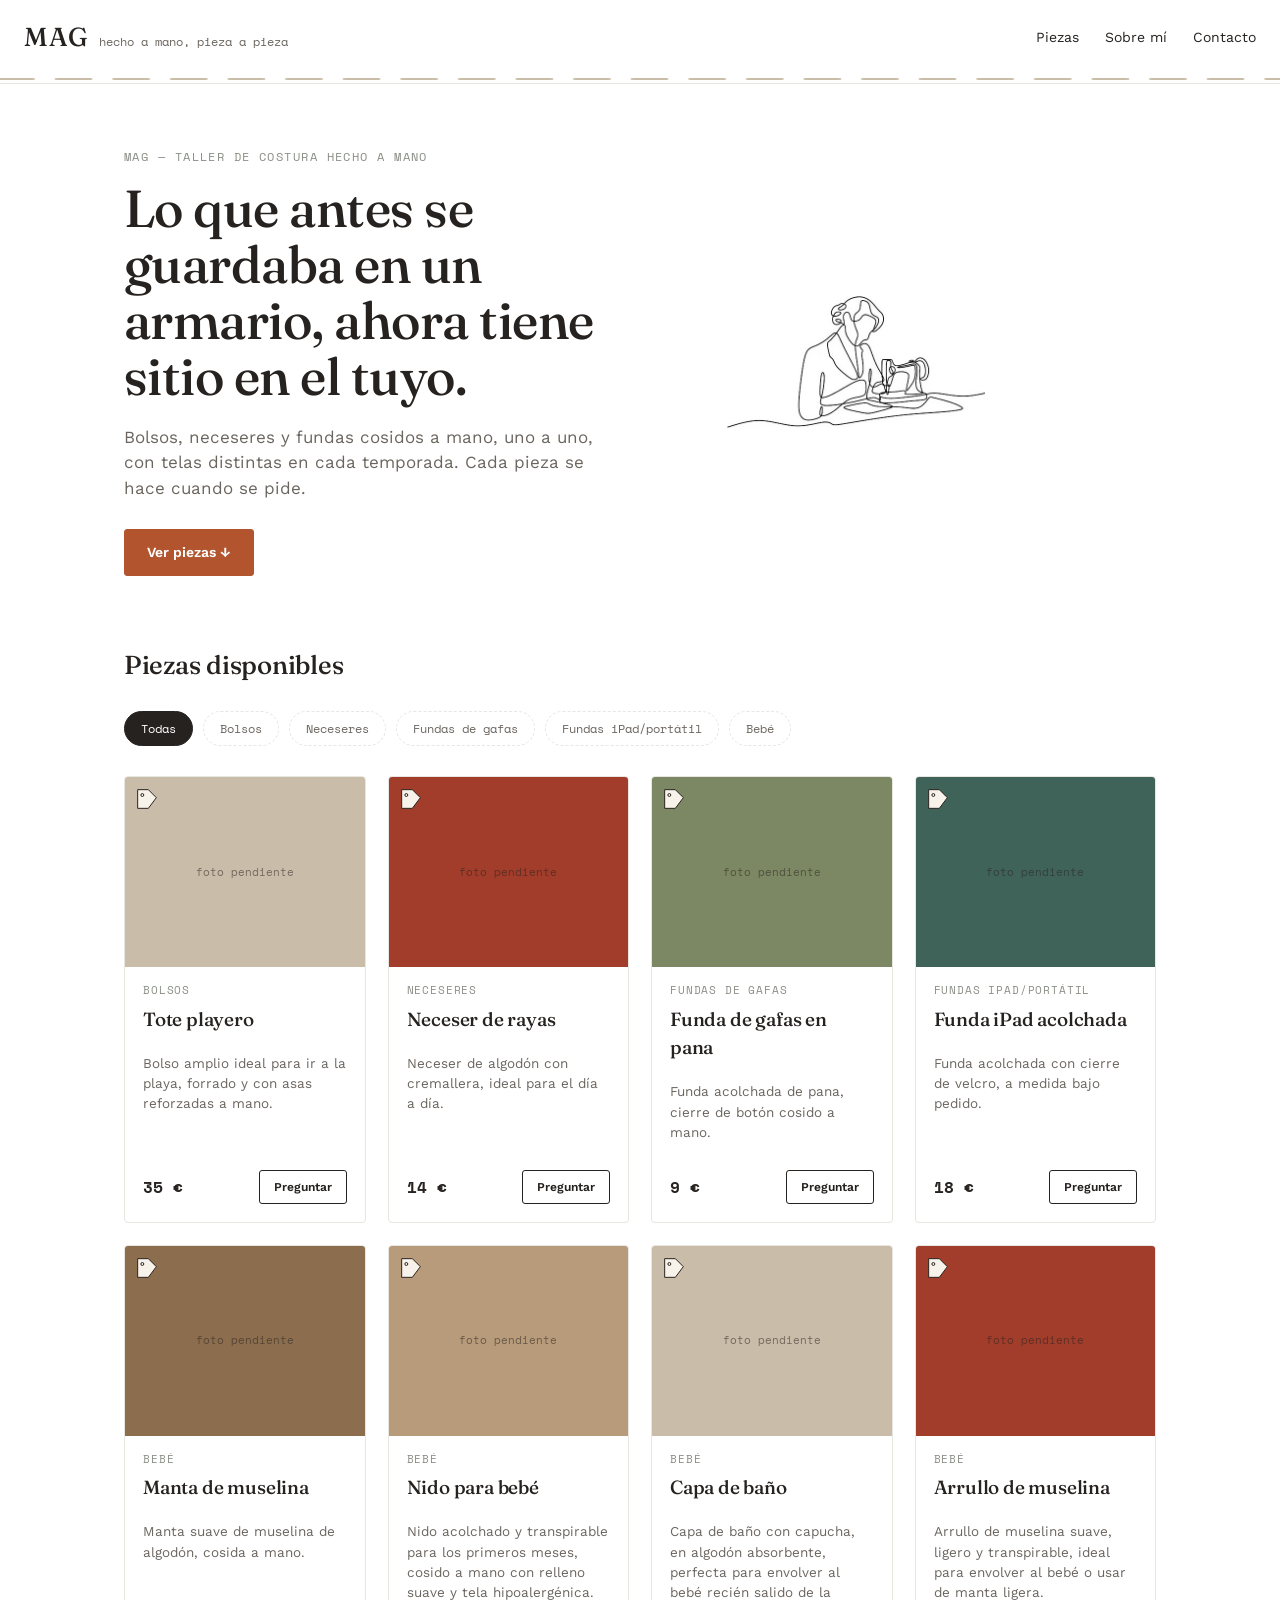
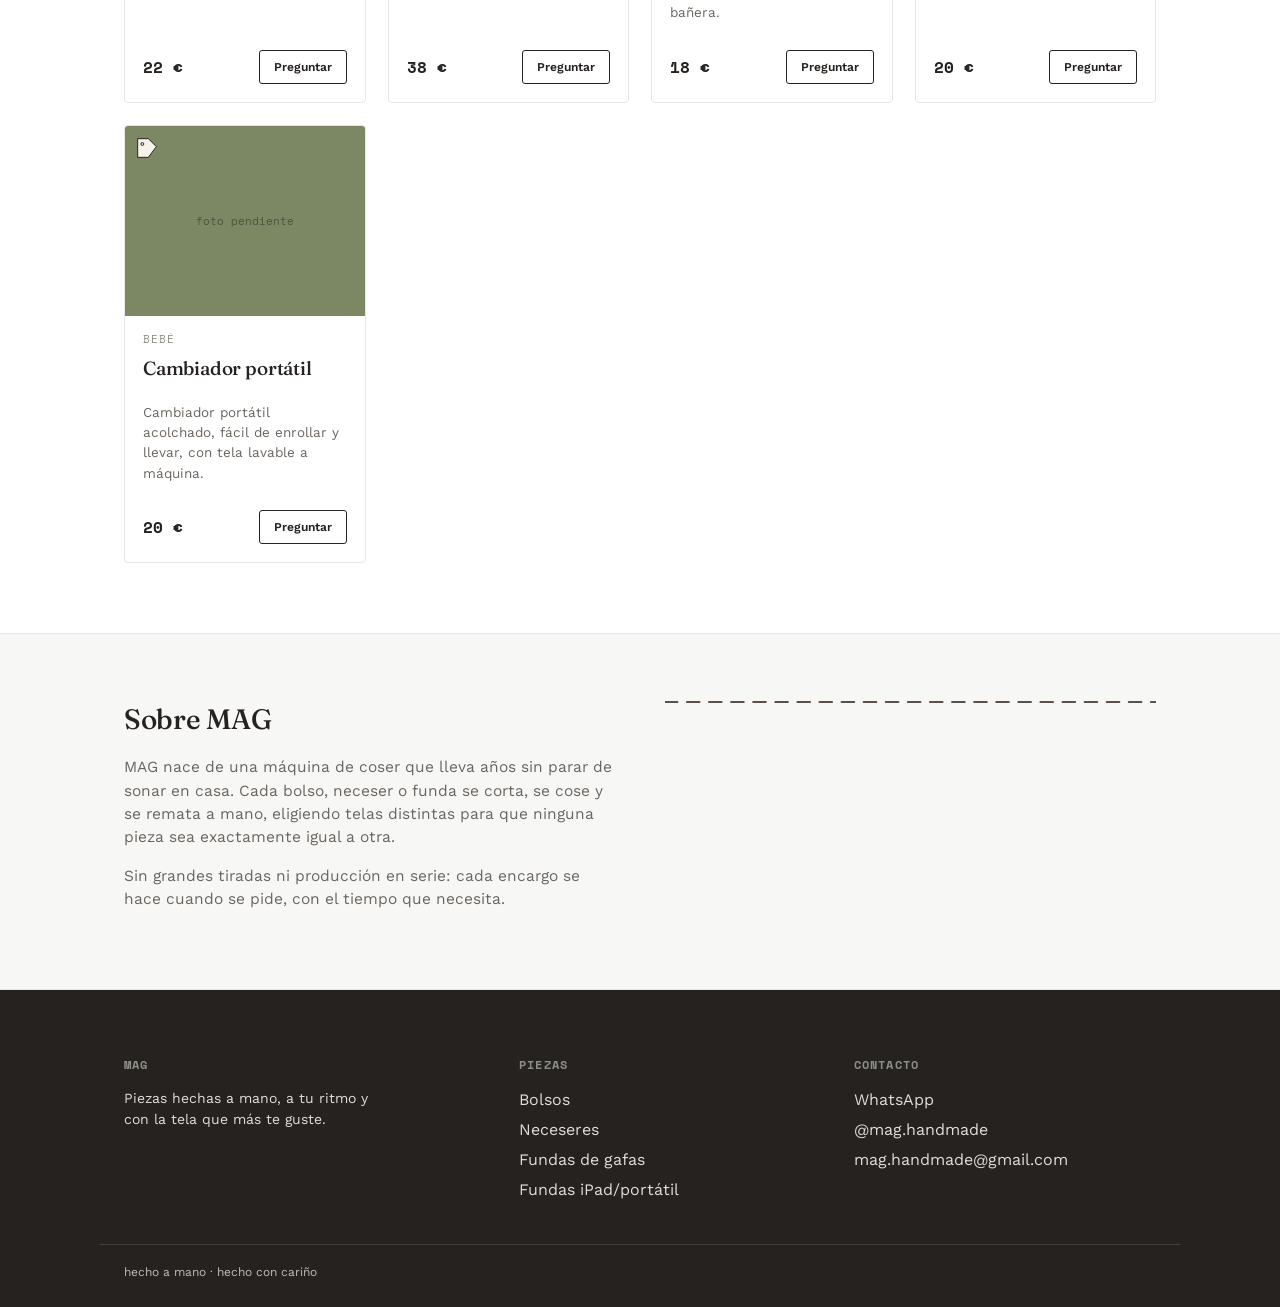
==== index.html @ c4bd79b8 "Update index.html" ====
<!DOCTYPE html>
<html lang="es">
<head>
<meta charset="UTF-8" />
<meta name="viewport" content="width=device-width, initial-scale=1.0" />
<title>MAG — hecho a mano</title>
<style>
  /* ====================================================================
     CONFIGURACIÓN — edita estos valores directamente en este archivo
     con el Bloc de notas / TextEdit. No hace falta saber programar,
     solo cambiar lo que hay entre comillas.
     ==================================================================== */
</style>
</head>
<body>
<div id="root"></div>

<script>
/* ====================================================================
   1) CONFIGURACIÓN — cambia estos valores
   ==================================================================== */
const WHATSAPP_NUMBER = "34636952595";   // solo números, con prefijo de país
const INSTAGRAM_USER = "mag.handmade"; // sin la @
const EMAIL = "mag.handmade@gmail.com";
const TAGLINE = "hecho a mano, pieza a pieza";
const ABOUT_1 = "MAG nace de una máquina de coser que lleva años sin parar de sonar en casa. Cada bolso, neceser o funda se corta, se cose y se remata a mano, eligiendo telas distintas para que ninguna pieza sea exactamente igual a otra.";
const ABOUT_2 = "Sin grandes tiradas ni producción en serie: cada encargo se hace cuando se pide, con el tiempo que necesita.";

/* Los productos se leen del archivo products.json que está junto a este
   archivo. Para añadir, cambiar o borrar una pieza, se edita ese archivo
   directamente desde la web de GitHub — no hace falta tocar este archivo. */

const DEMO_PRODUCTS = [
  { nombre: "Tote de lino crudo", categoria: "Bolsos", precio: "32", descripcion: "Bolso amplio de lino, forrado y con asas reforzadas a mano.", imagen: "", disponible: "SI" },
];

const SWATCHES = ["#C9BCA8", "#A13D2A", "#7C8863", "#3F6259", "#8C6E4E", "#B79B7A"];

/* ====================================================================
   2) ESTILOS
   ==================================================================== */
const css = `
  @import url('https://fonts.googleapis.com/css2?family=Fraunces:opsz,wght@9..144,400;9..144,500;9..144,600&family=Work+Sans:wght@400;500;600&family=Space+Mono:wght@400;700&display=swap');
  :root {
  --color-bg: #FFFFFF; --color-bg-alt: #F7F7F5; --color-ink: #262220; --color-ink-soft: #6B655F;
  --color-accent-clay: #B2552F; --color-accent-teal: #8B8F86; --color-accent-sage: #8B8F86;
  --color-line: #E8E6E1; --color-card: #FFFFFF;
  }
  * { box-sizing: border-box; }
  body { margin: 0; background: var(--color-bg); color: var(--color-ink); font-family: 'Work Sans', sans-serif; line-height: 1.5; }
  h1, h2, h3 { font-family: 'Fraunces', serif; font-weight: 500; margin: 0; letter-spacing: -0.01em; }
  .mono { font-family: 'Space Mono', monospace; }
  .wrap { max-width: 1080px; margin: 0 auto; padding: 0 24px; }
  .stitch { width: 100%; height: 8px; display: block; }

  header { position: sticky; top: 0; z-index: 20; background: var(--color-bg); border-bottom: 1px solid var(--color-line); }
  header .inner { display: flex; align-items: center; justify-content: space-between; padding: 18px 24px; }
  .brand { display: flex; align-items: baseline; gap: 10px; }
  .brand h1 { font-size: 26px; letter-spacing: 0.02em; }
  .brand span { font-size: 12px; color: var(--color-ink-soft); font-family: 'Space Mono', monospace; }
  nav { display: flex; gap: 26px; }
  nav a { font-size: 14px; color: var(--color-ink); text-decoration: none; cursor: pointer; border-bottom: 1px solid transparent; }
  nav a:hover { border-color: var(--color-accent-clay); }
  @media (max-width: 640px) { nav { display: none; } }

  .hero { padding: 64px 0 40px; }
  .hero .inner { display: grid; grid-template-columns: 1.3fr 1fr; gap: 40px; align-items: center; }
  @media (max-width: 800px) { .hero .inner { grid-template-columns: 1fr; } .spool-art { max-width: 200px; margin: 0 auto; } }
  .eyebrow { font-family: 'Space Mono', monospace; font-size: 12px; text-transform: uppercase; letter-spacing: 0.12em; color: var(--color-accent-teal); margin-bottom: 14px; display: block; }
  .hero h2 { font-size: clamp(32px, 5vw, 52px); line-height: 1.08; margin-bottom: 20px; }
  .hero p.lead { font-size: 17px; color: var(--color-ink-soft); max-width: 480px; margin-bottom: 28px; }
  .spool-art { width: 100%; max-width: 260px; }

  .btn { font-family: 'Work Sans', sans-serif; font-weight: 600; font-size: 14px; padding: 12px 22px; border-radius: 3px; cursor: pointer; border: 1.5px solid var(--color-ink); background: var(--color-ink); color: var(--color-bg); display: inline-flex; align-items: center; gap: 8px; text-decoration: none; }
  .btn-ghost { background: transparent; color: var(--color-ink); border-color: var(--color-ink); }
  .btn-clay { background: var(--color-accent-clay); border-color: var(--color-accent-clay); color: var(--color-card); }
  .btn-sm { padding: 7px 14px; font-size: 12px; }

  .cat-bar { display: flex; gap: 10px; overflow-x: auto; padding: 4px 0 8px; }
  .chip { font-family: 'Space Mono', monospace; font-size: 12px; white-space: nowrap; padding: 8px 16px; border: 1.5px dashed var(--color-line); border-radius: 20px; background: transparent; color: var(--color-ink-soft); cursor: pointer; }
  .chip.active { background: var(--color-ink); border-color: var(--color-ink); color: var(--color-bg); border-style: solid; }

  .catalog-section { padding: 30px 0 70px; }
  .catalog-head { display: flex; justify-content: space-between; align-items: flex-end; margin-bottom: 22px; flex-wrap: wrap; gap: 14px; }
  .grid { display: grid; grid-template-columns: repeat(auto-fill, minmax(240px, 1fr)); gap: 22px; }
  .card { background: var(--color-card); border: 1px solid var(--color-line); border-radius: 4px; overflow: hidden; position: relative; display: flex; flex-direction: column; }
  .card .hang-tag { position: absolute; top: 10px; left: 10px; width: 24px; height: 24px; z-index: 2; }
  .card .thumb { height: 190px; display: flex; align-items: center; justify-content: center; background-size: cover; background-position: center; }
  .card .thumb .swatch-label { font-family: 'Space Mono', monospace; font-size: 11px; color: rgba(43,36,32,0.55); }
  .card .body { padding: 16px 18px 18px; display: flex; flex-direction: column; gap: 6px; flex: 1; }
  .card .cat-label { font-family: 'Space Mono', monospace; font-size: 10.5px; text-transform: uppercase; letter-spacing: 0.08em; color: var(--color-accent-teal); }
  .card h3 { font-size: 19px; }
  .card .desc { font-size: 13.5px; color: var(--color-ink-soft); flex: 1; }
  .card .price-row { display: flex; justify-content: space-between; align-items: center; margin-top: 8px; }
  .card .price { font-family: 'Space Mono', monospace; font-size: 16px; font-weight: 700; }
  .unavailable-badge { font-size: 11px; color: var(--color-accent-clay); font-family: 'Space Mono', monospace; }

  .about { background: var(--color-bg-alt); padding: 64px 0; border-top: 1px solid var(--color-line); border-bottom: 1px solid var(--color-line); }
  .about .inner { display: grid; grid-template-columns: 1fr 1fr; gap: 50px; }
  @media (max-width: 800px) { .about .inner { grid-template-columns: 1fr; } }
  .about h2 { font-size: 28px; margin-bottom: 16px; }
  .about p { color: var(--color-ink-soft); margin-bottom: 14px; font-size: 15.5px; }

  footer { background: var(--color-ink); color: var(--color-bg); padding: 50px 0 26px; }
  footer .inner { display: grid; grid-template-columns: 1.2fr 1fr 1fr; gap: 32px; }
  @media (max-width: 700px) { footer .inner { grid-template-columns: 1fr; } }
  footer h4 { font-family: 'Space Mono', monospace; font-size: 12px; text-transform: uppercase; letter-spacing: 0.1em; margin-bottom: 14px; color: var(--color-accent-sage); }
  footer a { color: var(--color-bg); text-decoration: none; opacity: 0.85; }
  footer a:hover { opacity: 1; text-decoration: underline; }
  footer .foot-bottom { margin-top: 36px; padding-top: 18px; border-top: 1px solid rgba(237,230,216,0.2); font-size: 12px; opacity: 0.7; }
  .empty-msg { margin-top: 24px; color: var(--color-ink-soft); }
`;
const styleTag = document.createElement("style");
styleTag.textContent = css;
document.head.appendChild(styleTag);

/* ====================================================================
   3) HTML base
   ==================================================================== */
document.getElementById("root").innerHTML = `
  <header>
    <div class="inner">
      <div class="brand"><h1>MAG</h1><span>${TAGLINE}</span></div>
      <nav>
        <a href="#catalogo">Piezas</a>
        <a href="#sobre">Sobre mí</a>
        <a href="#contacto">Contacto</a>
      </nav>
    </div>
    <svg class="stitch" viewBox="0 0 400 8" preserveAspectRatio="none"><line x1="0" y1="4" x2="400" y2="4" stroke="#C9BCA8" stroke-width="2" stroke-dasharray="10 8" stroke-linecap="round"/></svg>
  </header>

  <section class="hero">
    <div class="wrap inner">
      <div>
        <span class="eyebrow">MAG — taller de costura hecho a mano</span>
        <h2>Lo que antes se guardaba en un armario, ahora tiene sitio en el tuyo.</h2>
        <p class="lead">Bolsos, neceseres y fundas cosidos a mano, uno a uno, con telas distintas en cada temporada. Cada pieza se hace cuando se pide.</p>
        <a class="btn btn-clay" href="#catalogo">Ver piezas ↓</a>
      </div>
      <img class="spool-art" src="Imagen.jpeg" alt="Costurera cosiendo a máquina" style="border-radius:4px;" />
    </div>
  </section>

  <section class="catalog-section" id="catalogo">
    <div class="wrap">
      <div class="catalog-head"><h2 style="font-size:26px;">Piezas disponibles</h2></div>
      <div class="cat-bar" id="cat-bar"></div>
      <div class="grid" id="grid" style="margin-top:22px;"></div>
      <p class="empty-msg" id="empty-msg" style="display:none;">Todavía no hay piezas en esta categoría.</p>
    </div>
  </section>

  <section class="about" id="sobre">
    <div class="wrap inner">
      <div>
        <h2>Sobre MAG</h2>
        <p>${ABOUT_1}</p>
        <p>${ABOUT_2}</p>
      </div>
      <svg class="stitch" viewBox="0 0 400 8" preserveAspectRatio="none"><line x1="0" y1="4" x2="400" y2="4" stroke="#5B5148" stroke-width="2" stroke-dasharray="10 8" stroke-linecap="round"/></svg>
    </div>
  </section>

  <footer id="contacto">
    <div class="wrap inner">
      <div>
        <h4>MAG</h4>
        <p style="opacity:0.85; font-size:14px; max-width:260px;">Piezas hechas a mano, a tu ritmo y con la tela que más te guste.</p>
      </div>
      <div>
        <h4>Piezas</h4>
        <div id="footer-cats"></div>
      </div>
      <div>
        <h4>Contacto</h4>
        <div style="margin-bottom:6px;"><a href="https://wa.me/${WHATSAPP_NUMBER}?text=${encodeURIComponent("Hola! Tengo una consulta sobre MAJO")}" target="_blank" rel="noreferrer">WhatsApp</a></div>
        <div style="margin-bottom:6px;"><a href="https://instagram.com/${INSTAGRAM_USER}" target="_blank" rel="noreferrer">@${INSTAGRAM_USER}</a></div>
        <div style="margin-bottom:6px;"><a href="mailto:${EMAIL}">${EMAIL}</a></div>
      </div>
    </div>
    <div class="wrap foot-bottom">hecho a mano · hecho con cariño</div>
  </footer>
`;

/* ====================================================================
   4) Cargar catálogo desde Google Sheets (o demo si no está configurado)
   ==================================================================== */
function waLink(text) {
  return `https://wa.me/${WHATSAPP_NUMBER}?text=${encodeURIComponent(text)}`;
}

function render(products) {
  const categories = [...new Set(products.map((p) => p.categoria).filter(Boolean))];
  const catBar = document.getElementById("cat-bar");
  const footerCats = document.getElementById("footer-cats");
  let activeCategory = "Todas";

  function renderChips() {
    catBar.innerHTML = `<button class="chip ${activeCategory === "Todas" ? "active" : ""}" data-cat="Todas">Todas</button>` +
      categories.map((c) => `<button class="chip ${activeCategory === c ? "active" : ""}" data-cat="${c}">${c}</button>`).join("");
    catBar.querySelectorAll(".chip").forEach((btn) => btn.addEventListener("click", () => {
      activeCategory = btn.dataset.cat;
      renderChips();
      renderGrid();
    }));
  }

  function renderGrid() {
    const grid = document.getElementById("grid");
    const emptyMsg = document.getElementById("empty-msg");
    const visible = activeCategory === "Todas" ? products : products.filter((p) => p.categoria === activeCategory);
    emptyMsg.style.display = visible.length === 0 ? "block" : "none";
    grid.innerHTML = visible.map((p, i) => {
      const available = (p.disponible || "SI").toUpperCase() !== "NO";
      const bg = p.imagen ? `background-image:url('${p.imagen}')` : `background:${SWATCHES[i % SWATCHES.length]}`;
      return `
        <div class="card">
          <svg class="hang-tag" viewBox="0 0 36 36"><path d="M4 4 L20 4 L32 16 L20 32 L4 32 Z" fill="#F7F3EA" stroke="#2B2420" stroke-width="1.5"/><circle cx="11" cy="12" r="2.2" fill="none" stroke="#2B2420" stroke-width="1.5"/></svg>
          <div class="thumb" style="${bg}">${p.imagen ? "" : `<span class="swatch-label mono">foto pendiente</span>`}</div>
          <div class="body">
            <span class="cat-label">${p.categoria || ""}</span>
            <h3>${p.nombre || ""}</h3>
            <p class="desc">${p.descripcion || ""}</p>
            <div class="price-row">
              <span class="price">${p.precio || "0"} €</span>
              ${available ? `<a class="btn btn-ghost btn-sm" target="_blank" rel="noreferrer" href="${waLink("Hola! Me interesa: " + p.nombre + " (" + p.precio + "€)")}">Preguntar</a>` : `<span class="unavailable-badge">no disponible</span>`}
            </div>
          </div>
        </div>`;
    }).join("");
  }

  footerCats.innerHTML = categories.slice(0, 4).map((c) => `<div style="margin-bottom:6px;"><a href="#catalogo">${c}</a></div>`).join("");

  renderChips();
  renderGrid();
}

async function init() {
  try {
    const res = await fetch("./products.json");
    const products = await res.json();
    render(Array.isArray(products) && products.length ? products : DEMO_PRODUCTS);
  } catch (e) {
    console.error("No se pudo cargar products.json:", e);
    render(DEMO_PRODUCTS);
  }
}

init();
</script>
</body>
</html>
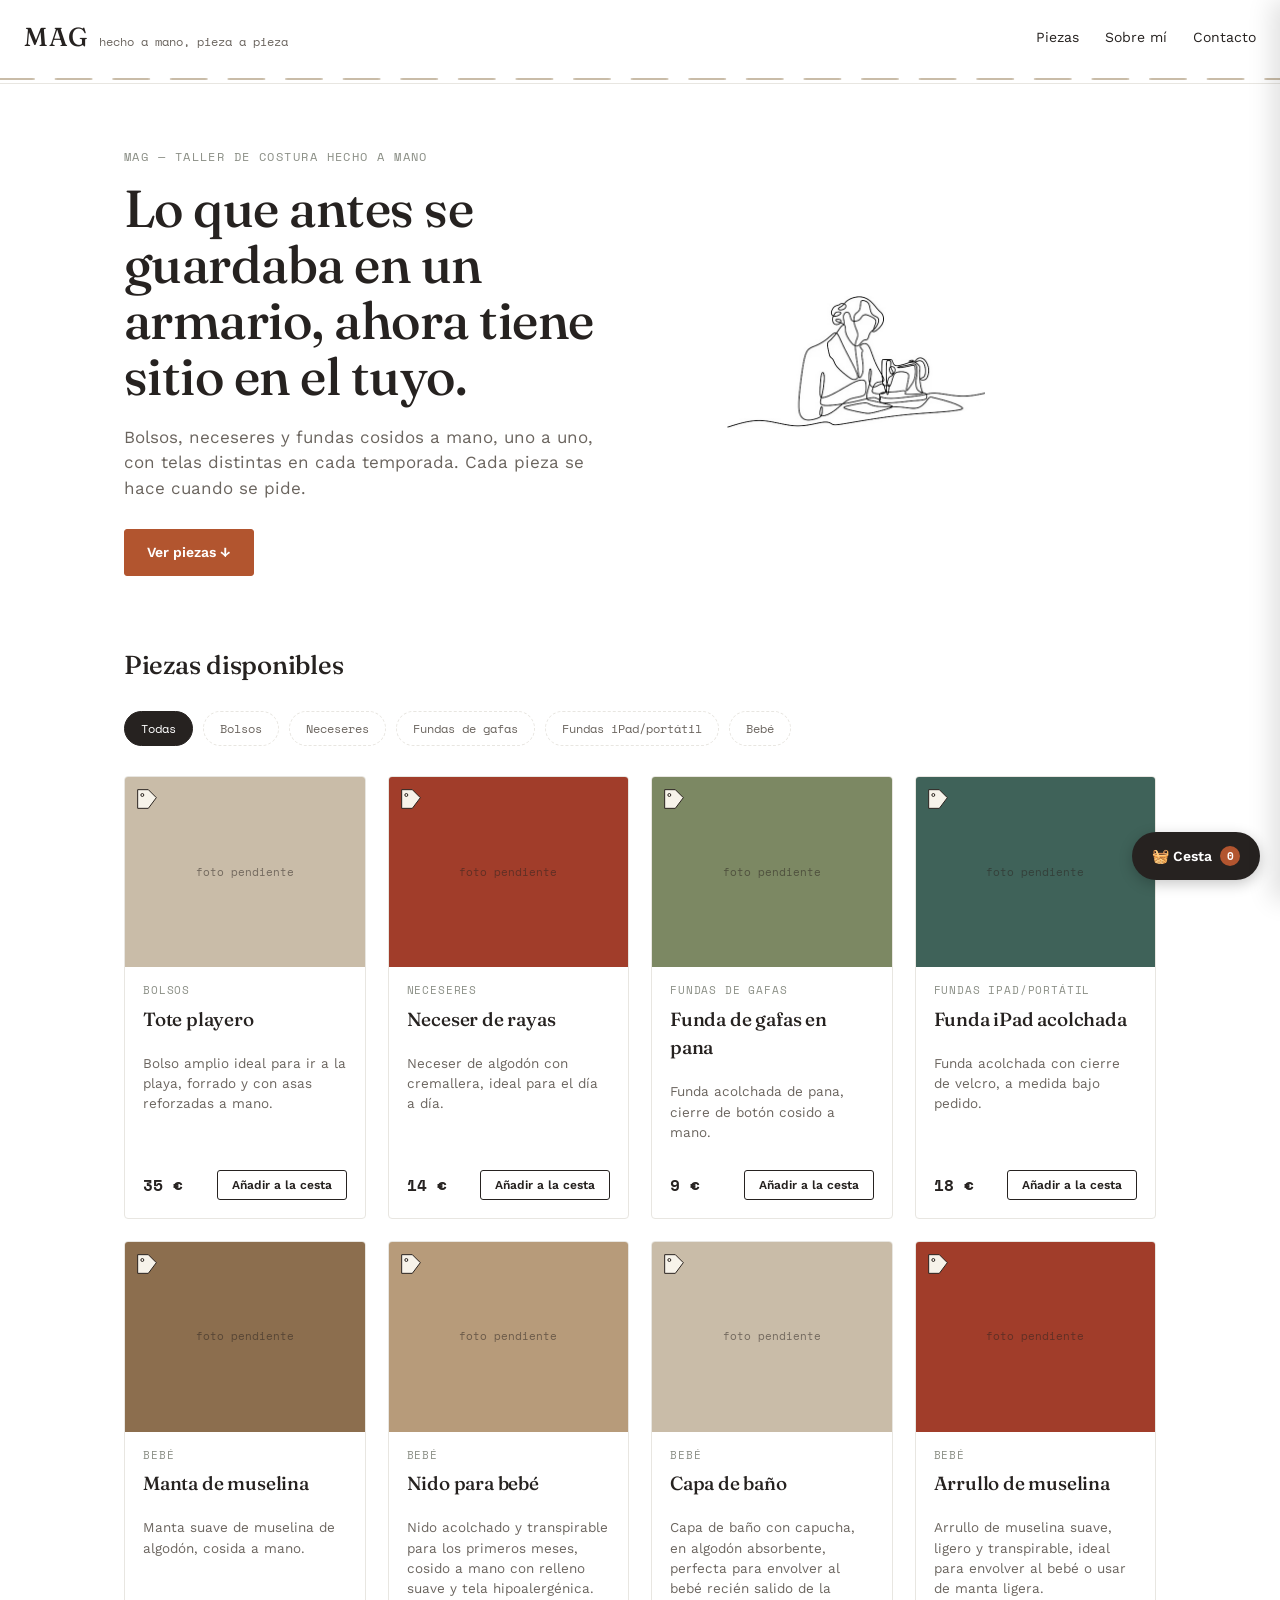
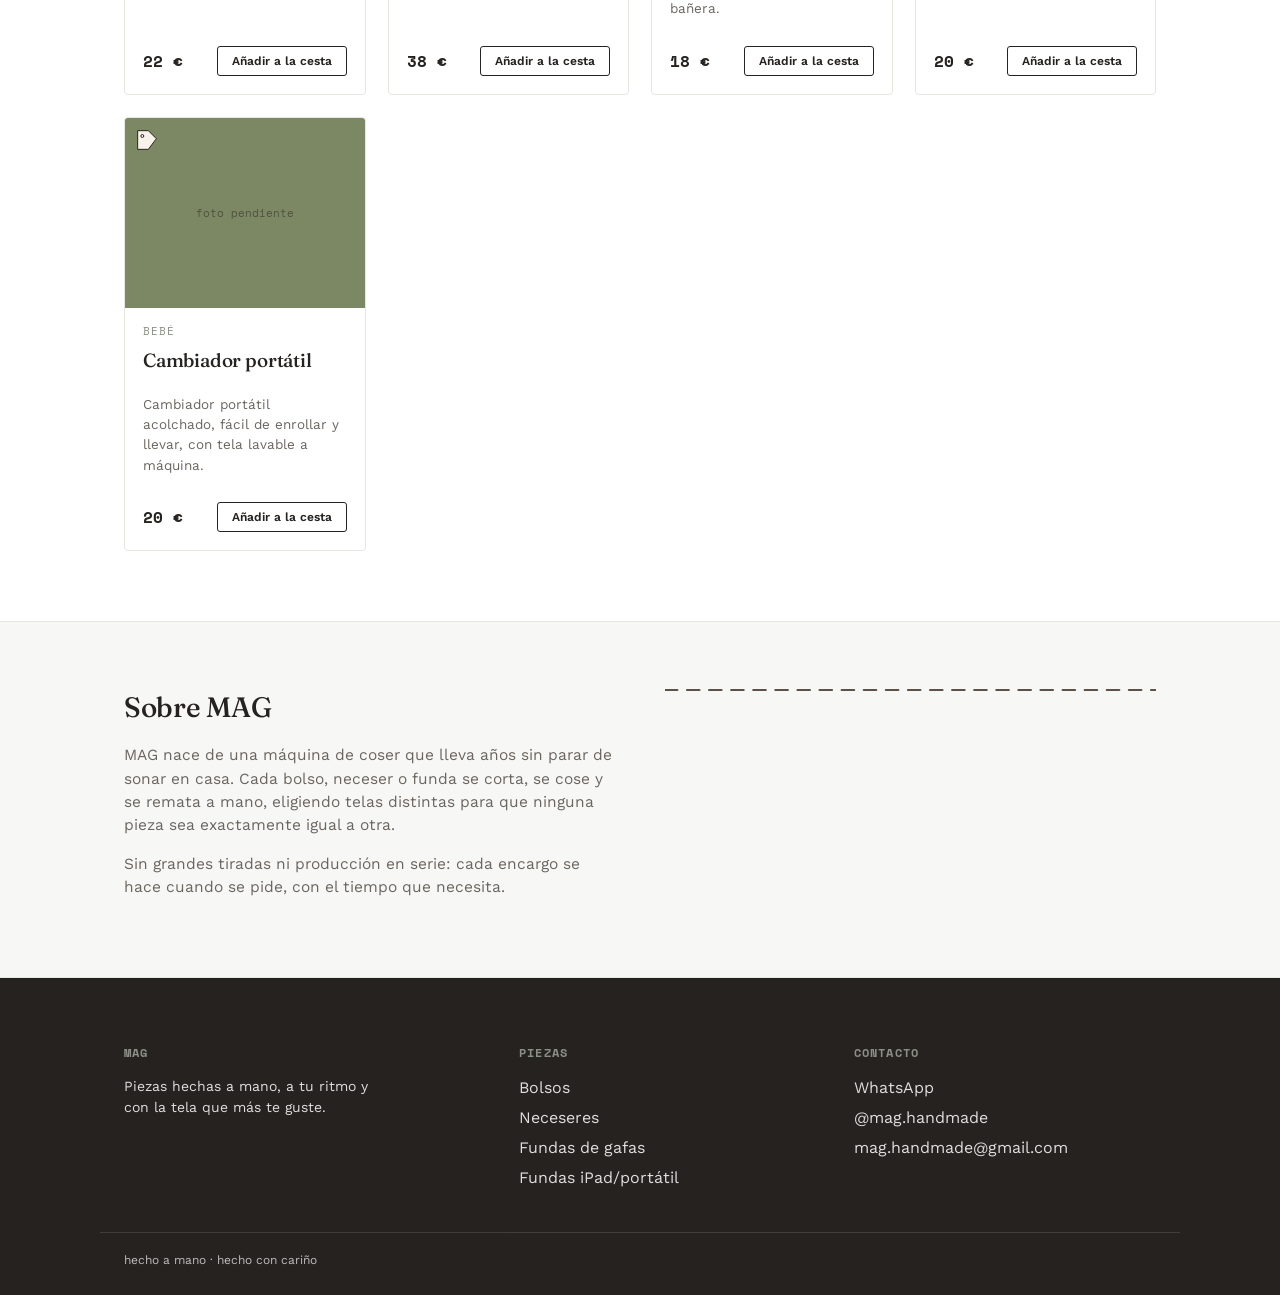
==== commit e30933a0: "Update index.html - CESTA" ====
--- a/index.html
+++ b/index.html
@@ -15,6 +15,20 @@
 <body>
 <div id="root"></div>
 
+<button class="cart-fab" id="cart-fab">🧺 Cesta <span class="cart-badge" id="cart-count">0</span></button>
+<div class="cart-overlay" id="cart-overlay"></div>
+<div class="cart-panel" id="cart-panel">
+  <div class="cart-header">
+    <h3 style="font-size:18px;">Tu cesta</h3>
+    <button class="cart-close" id="cart-close">×</button>
+  </div>
+  <div class="cart-items" id="cart-items"></div>
+  <div class="cart-footer">
+    <div class="cart-total-row"><span>Total</span><span class="amount" id="cart-total">0 €</span></div>
+    <a class="btn btn-clay" style="width:100%; justify-content:center;" id="cart-checkout" target="_blank" rel="noreferrer">Pedir por WhatsApp</a>
+  </div>
+</div>
+
 <script>
 /* ====================================================================
    1) CONFIGURACIÓN — cambia estos valores
@@ -109,6 +123,29 @@
   footer a:hover { opacity: 1; text-decoration: underline; }
   footer .foot-bottom { margin-top: 36px; padding-top: 18px; border-top: 1px solid rgba(237,230,216,0.2); font-size: 12px; opacity: 0.7; }
   .empty-msg { margin-top: 24px; color: var(--color-ink-soft); }
+
+  .cart-fab { position: fixed; bottom: 20px; right: 20px; z-index: 30; background: var(--color-ink); color: var(--color-bg); border-radius: 50px; padding: 14px 20px; display: flex; align-items: center; gap: 8px; cursor: pointer; border: none; box-shadow: 0 4px 14px rgba(0,0,0,0.22); font-family: 'Work Sans', sans-serif; font-weight: 600; font-size: 14px; }
+  .cart-badge { background: var(--color-accent-clay); color: #fff; border-radius: 50%; min-width: 20px; height: 20px; display: flex; align-items: center; justify-content: center; font-size: 11px; font-family: 'Space Mono', monospace; padding: 0 4px; }
+  .cart-overlay { position: fixed; inset: 0; background: rgba(38,34,32,0.4); z-index: 40; display: none; }
+  .cart-overlay.open { display: block; }
+  .cart-panel { position: fixed; top: 0; right: 0; height: 100%; width: 100%; max-width: 380px; background: var(--color-bg); z-index: 41; transform: translateX(100%); transition: transform .25s ease; display: flex; flex-direction: column; box-shadow: -8px 0 24px rgba(0,0,0,0.12); }
+  .cart-panel.open { transform: translateX(0); }
+  .cart-header { display: flex; justify-content: space-between; align-items: center; padding: 20px 22px; border-bottom: 1px solid var(--color-line); }
+  .cart-close { background: none; border: none; font-size: 24px; line-height: 1; cursor: pointer; color: var(--color-ink); }
+  .cart-items { flex: 1; overflow-y: auto; padding: 6px 22px; }
+  .cart-item { display: flex; gap: 12px; padding: 14px 0; border-bottom: 1px solid var(--color-line); }
+  .cart-item-thumb { width: 56px; height: 56px; border-radius: 4px; background-size: cover; background-position: center; flex-shrink: 0; }
+  .cart-item-body { flex: 1; display: flex; flex-direction: column; gap: 4px; }
+  .cart-item-name { font-size: 14px; font-weight: 600; }
+  .cart-item-price { font-family: 'Space Mono', monospace; font-size: 12.5px; color: var(--color-ink-soft); }
+  .qty-row { display: flex; align-items: center; gap: 10px; margin-top: 4px; }
+  .qty-btn { width: 22px; height: 22px; border: 1px solid var(--color-line); background: var(--color-bg); cursor: pointer; border-radius: 3px; font-size: 14px; line-height: 1; }
+  .cart-remove { font-size: 11px; color: var(--color-accent-clay); background: none; border: none; cursor: pointer; text-decoration: underline; padding: 0; margin-left: auto; }
+  .cart-empty { color: var(--color-ink-soft); font-size: 14px; padding: 40px 0; text-align: center; }
+  .cart-footer { padding: 18px 22px 24px; border-top: 1px solid var(--color-line); }
+  .cart-total-row { display: flex; justify-content: space-between; font-size: 15px; margin-bottom: 14px; }
+  .cart-total-row .amount { font-family: 'Space Mono', monospace; font-weight: 700; }
+  .cart-checkout-disabled { pointer-events: none; opacity: 0.45; }
 `;
 const styleTag = document.createElement("style");
 styleTag.textContent = css;
@@ -190,6 +227,120 @@
   return `https://wa.me/${WHATSAPP_NUMBER}?text=${encodeURIComponent(text)}`;
 }
 
+/* ====================================================================
+   CESTA — se guarda en el navegador del cliente (localStorage) para
+   que no se pierda si recarga la página, hasta que haga el pedido.
+   ==================================================================== */
+let cart = [];
+
+function loadCart() {
+  try {
+    const saved = localStorage.getItem("mag_cart");
+    cart = saved ? JSON.parse(saved) : [];
+  } catch (e) {
+    cart = [];
+  }
+}
+
+function saveCart() {
+  try { localStorage.setItem("mag_cart", JSON.stringify(cart)); } catch (e) {}
+}
+
+function addToCart(p) {
+  const existing = cart.find((item) => item.nombre === p.nombre);
+  if (existing) {
+    existing.cantidad += 1;
+  } else {
+    cart.push({ nombre: p.nombre, precio: p.precio, imagen: p.imagen || "", cantidad: 1 });
+  }
+  saveCart();
+  renderCart();
+  openCart();
+}
+
+function removeFromCart(nombre) {
+  cart = cart.filter((item) => item.nombre !== nombre);
+  saveCart();
+  renderCart();
+}
+
+function changeQty(nombre, delta) {
+  const item = cart.find((i) => i.nombre === nombre);
+  if (!item) return;
+  item.cantidad += delta;
+  if (item.cantidad <= 0) { removeFromCart(nombre); return; }
+  saveCart();
+  renderCart();
+}
+
+function renderCart() {
+  const itemsEl = document.getElementById("cart-items");
+  const countEl = document.getElementById("cart-count");
+  const totalEl = document.getElementById("cart-total");
+  const checkoutBtn = document.getElementById("cart-checkout");
+
+  countEl.textContent = cart.reduce((sum, i) => sum + i.cantidad, 0);
+
+  if (cart.length === 0) {
+    itemsEl.innerHTML = `<p class="cart-empty">Tu cesta está vacía todavía.<br>Añade alguna pieza del catálogo.</p>`;
+  } else {
+    itemsEl.innerHTML = cart.map((item) => {
+      const bg = item.imagen ? `background-image:url('${item.imagen}')` : `background:${SWATCHES[0]}`;
+      return `
+        <div class="cart-item">
+          <div class="cart-item-thumb" style="${bg}"></div>
+          <div class="cart-item-body">
+            <span class="cart-item-name">${item.nombre}</span>
+            <span class="cart-item-price">${item.precio} € × ${item.cantidad}</span>
+            <div class="qty-row">
+              <button class="qty-btn" data-action="minus" data-name="${item.nombre}">−</button>
+              <span class="mono">${item.cantidad}</span>
+              <button class="qty-btn" data-action="plus" data-name="${item.nombre}">+</button>
+              <button class="cart-remove" data-action="remove" data-name="${item.nombre}">quitar</button>
+            </div>
+          </div>
+        </div>`;
+    }).join("");
+    itemsEl.querySelectorAll("[data-action]").forEach((btn) => {
+      btn.addEventListener("click", () => {
+        const name = btn.dataset.name;
+        if (btn.dataset.action === "plus") changeQty(name, 1);
+        else if (btn.dataset.action === "minus") changeQty(name, -1);
+        else if (btn.dataset.action === "remove") removeFromCart(name);
+      });
+    });
+  }
+
+  const total = cart.reduce((sum, i) => sum + (parseFloat(i.precio) || 0) * i.cantidad, 0);
+  totalEl.textContent = total.toFixed(2) + " €";
+
+  if (cart.length === 0) {
+    checkoutBtn.classList.add("cart-checkout-disabled");
+    checkoutBtn.href = "#";
+  } else {
+    checkoutBtn.classList.remove("cart-checkout-disabled");
+    const lines = cart.map((i) => `- ${i.nombre} ×${i.cantidad} (${i.precio}€)`).join("\n");
+    const msg = `Hola! Quiero hacer este pedido:\n${lines}\n\nTotal: ${total.toFixed(2)}€`;
+    checkoutBtn.href = waLink(msg);
+  }
+}
+
+function openCart() {
+  document.getElementById("cart-panel").classList.add("open");
+  document.getElementById("cart-overlay").classList.add("open");
+}
+function closeCart() {
+  document.getElementById("cart-panel").classList.remove("open");
+  document.getElementById("cart-overlay").classList.remove("open");
+}
+
+document.getElementById("cart-fab").addEventListener("click", openCart);
+document.getElementById("cart-close").addEventListener("click", closeCart);
+document.getElementById("cart-overlay").addEventListener("click", closeCart);
+
+loadCart();
+renderCart();
+
 function render(products) {
   const categories = [...new Set(products.map((p) => p.categoria).filter(Boolean))];
   const catBar = document.getElementById("cat-bar");
@@ -224,11 +375,16 @@
             <p class="desc">${p.descripcion || ""}</p>
             <div class="price-row">
               <span class="price">${p.precio || "0"} €</span>
-              ${available ? `<a class="btn btn-ghost btn-sm" target="_blank" rel="noreferrer" href="${waLink("Hola! Me interesa: " + p.nombre + " (" + p.precio + "€)")}">Preguntar</a>` : `<span class="unavailable-badge">no disponible</span>`}
+              ${available ? `<button class="btn btn-ghost btn-sm add-cart-btn" data-idx="${i}">Añadir a la cesta</button>` : `<span class="unavailable-badge">no disponible</span>`}
             </div>
           </div>
         </div>`;
     }).join("");
+    grid.querySelectorAll(".add-cart-btn").forEach((btn) => {
+      btn.addEventListener("click", () => {
+        addToCart(visible[parseInt(btn.dataset.idx, 10)]);
+      });
+    });
   }
 
   footerCats.innerHTML = categories.slice(0, 4).map((c) => `<div style="margin-bottom:6px;"><a href="#catalogo">${c}</a></div>`).join("");
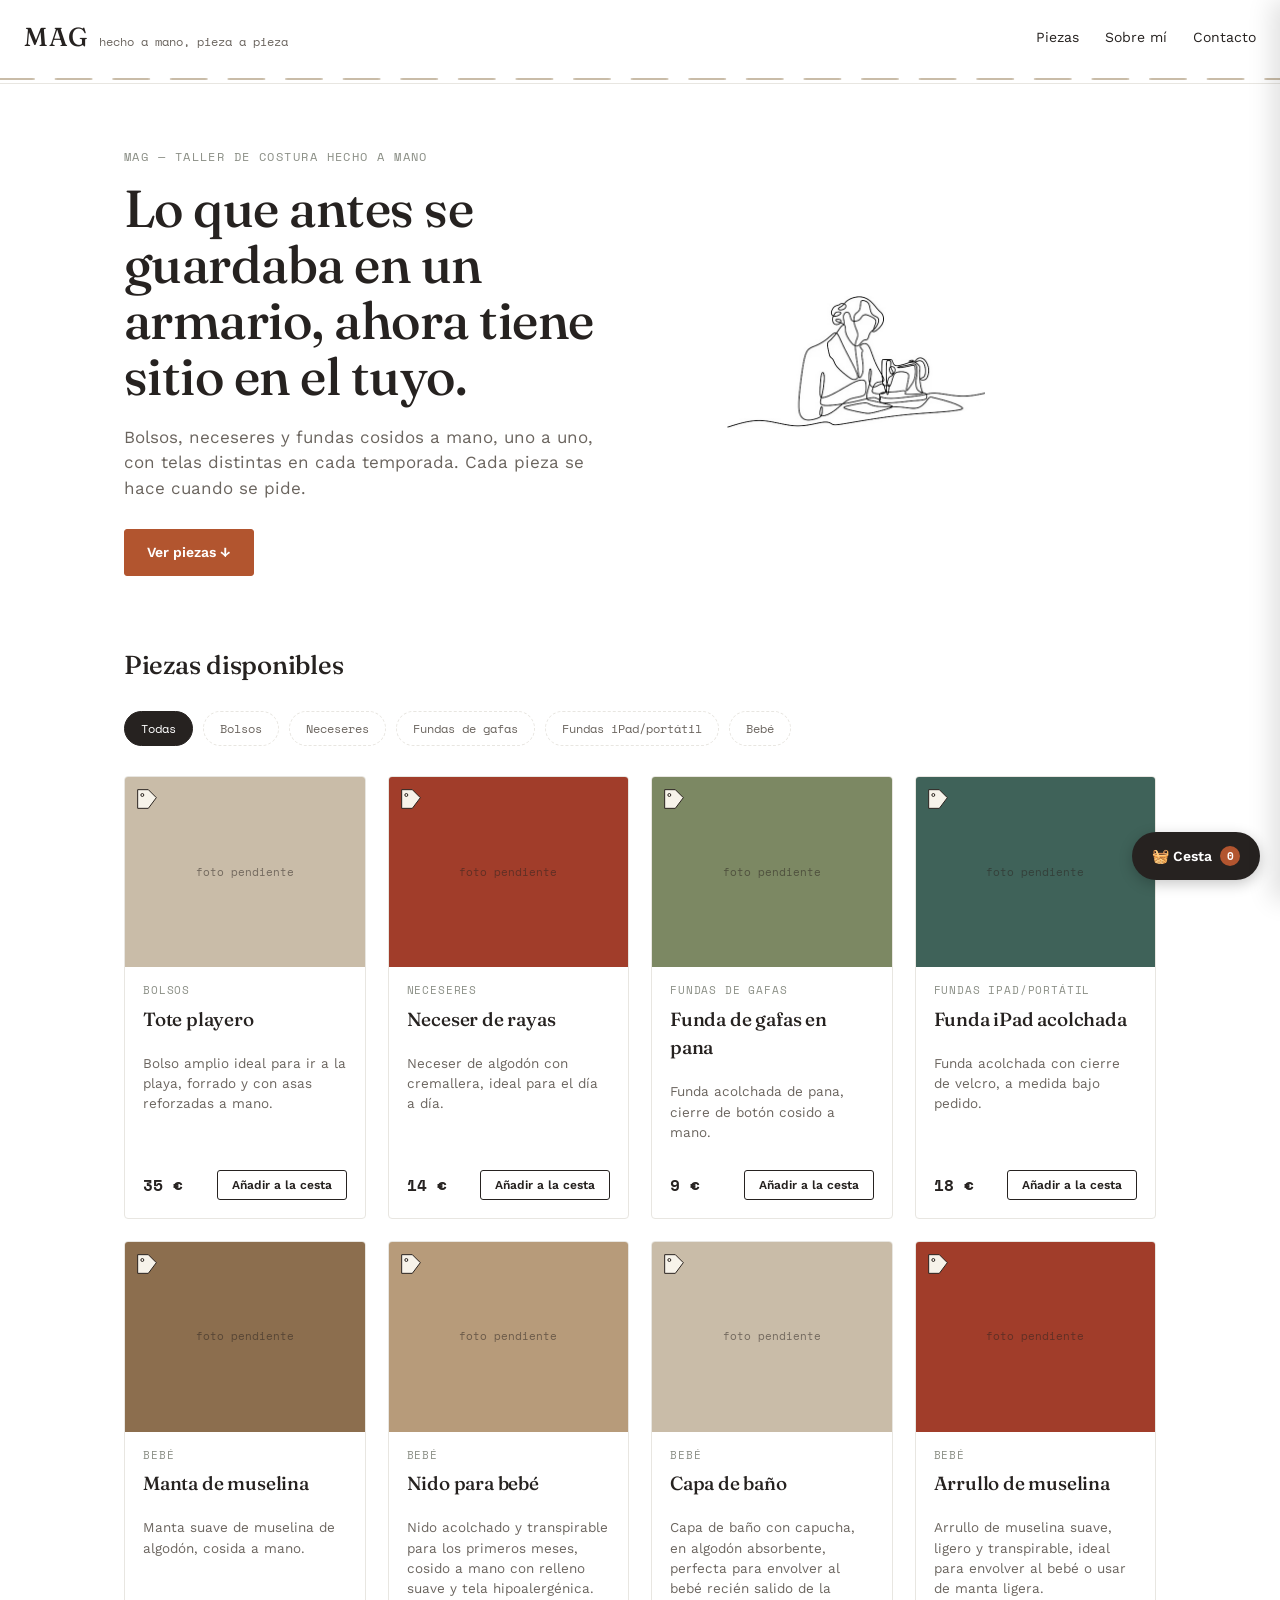
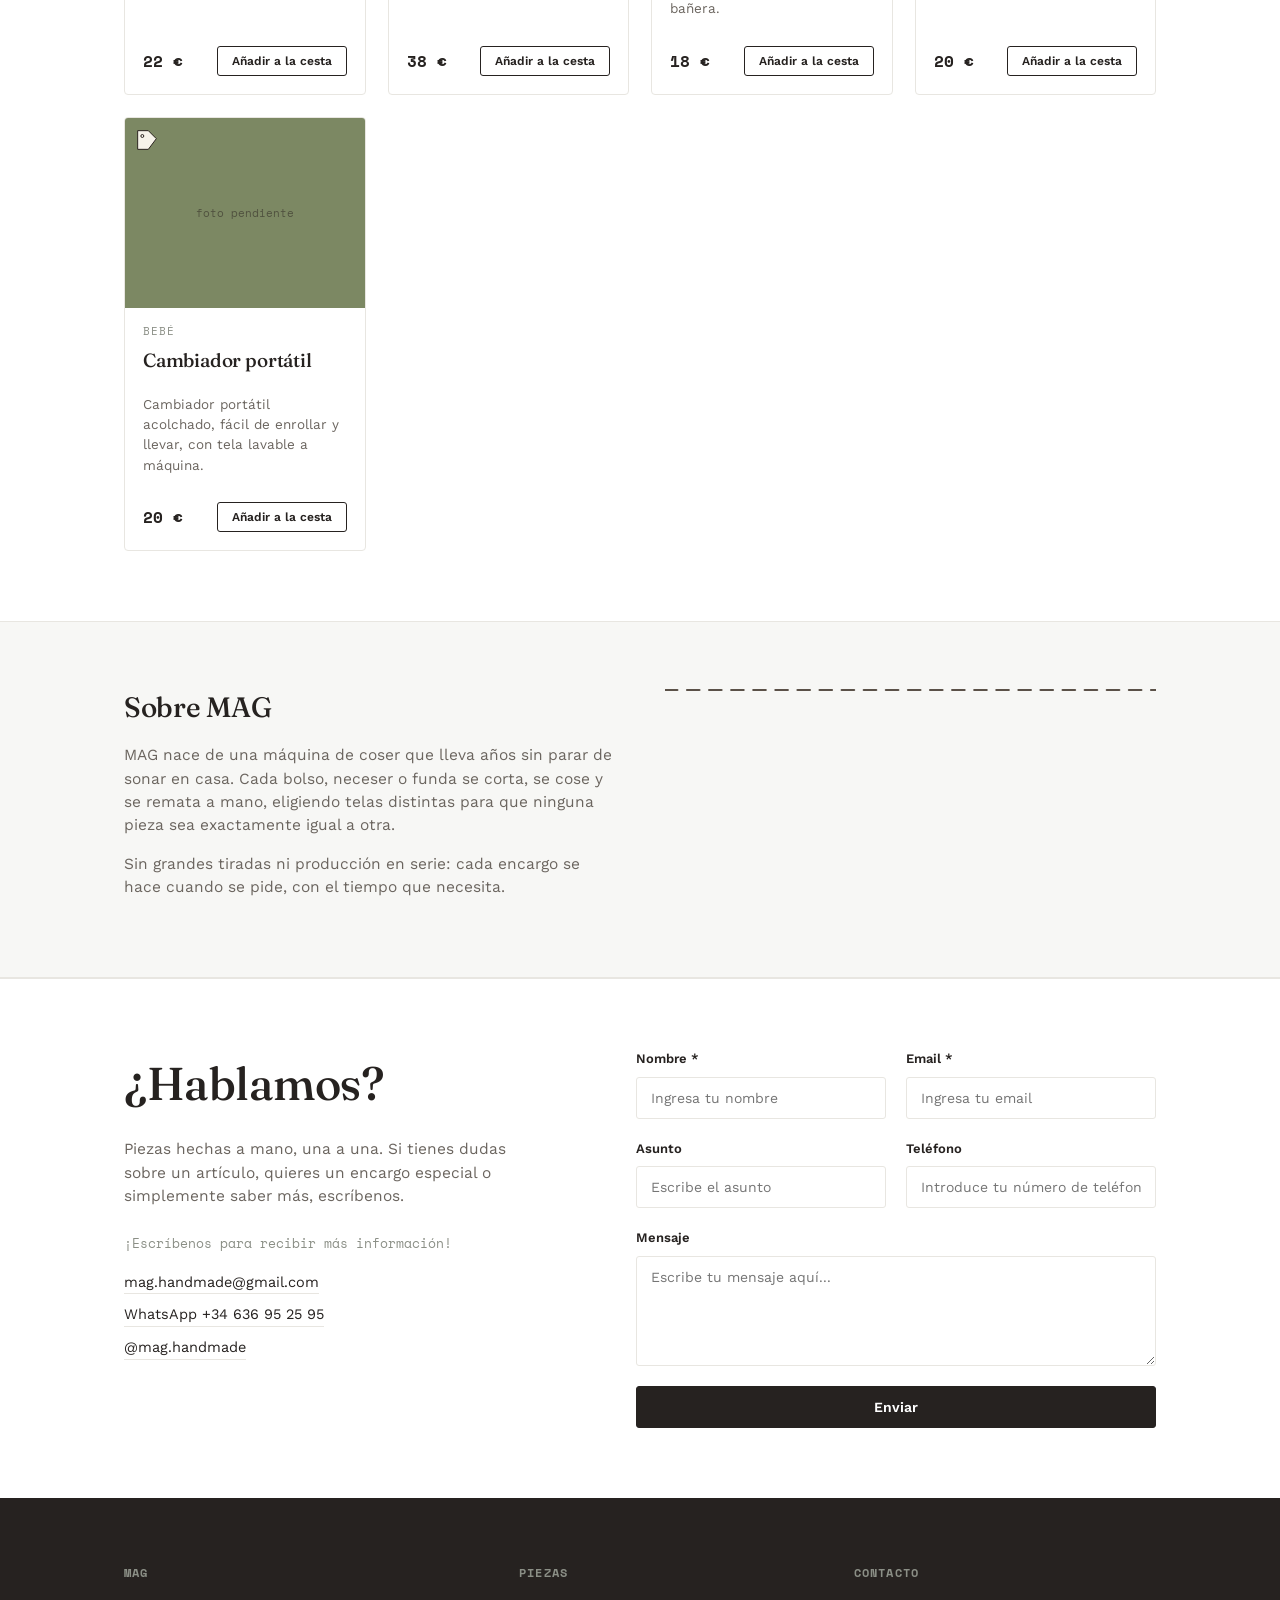
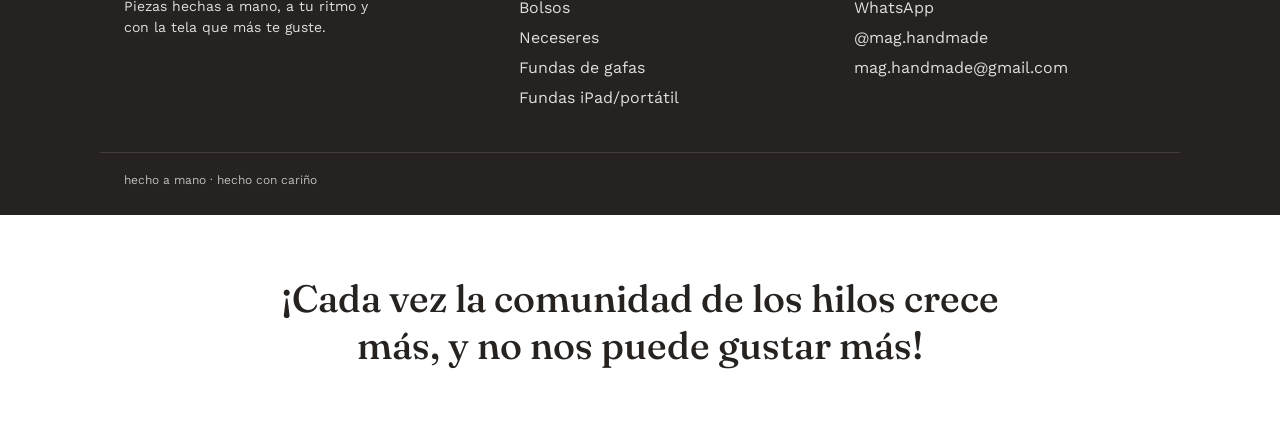
==== commit 5eff4976: "Update index.html - ¿HABLAMOS?" ====
--- a/index.html
+++ b/index.html
@@ -39,6 +39,7 @@
 const TAGLINE = "hecho a mano, pieza a pieza";
 const ABOUT_1 = "MAG nace de una máquina de coser que lleva años sin parar de sonar en casa. Cada bolso, neceser o funda se corta, se cose y se remata a mano, eligiendo telas distintas para que ninguna pieza sea exactamente igual a otra.";
 const ABOUT_2 = "Sin grandes tiradas ni producción en serie: cada encargo se hace cuando se pide, con el tiempo que necesita.";
+const CLOSING_MESSAGE = "¡Cada vez la comunidad de los hilos crece más, y no nos puede gustar más!";
 
 /* Los productos se leen del archivo products.json que está junto a este
    archivo. Para añadir, cambiar o borrar una pieza, se edita ese archivo
@@ -146,6 +147,28 @@
   .cart-total-row { display: flex; justify-content: space-between; font-size: 15px; margin-bottom: 14px; }
   .cart-total-row .amount { font-family: 'Space Mono', monospace; font-weight: 700; }
   .cart-checkout-disabled { pointer-events: none; opacity: 0.45; }
+
+  .hablamos { padding: 70px 0; border-top: 1px solid var(--color-line); }
+  .hablamos .inner { display: grid; grid-template-columns: 1fr 1.15fr; gap: 60px; align-items: start; }
+  @media (max-width: 800px) { .hablamos .inner { grid-template-columns: 1fr; } }
+  .hablamos h2 { font-size: clamp(34px, 4vw, 46px); margin-bottom: 20px; }
+  .hablamos .lead { color: var(--color-ink-soft); font-size: 15.5px; margin-bottom: 26px; max-width: 420px; }
+  .hablamos .invite { font-family: 'Space Mono', monospace; font-size: 13px; color: var(--color-accent-teal); margin-bottom: 18px; }
+  .hablamos-contact { display: flex; flex-direction: column; gap: 10px; }
+  .hablamos-contact a { color: var(--color-ink); text-decoration: none; font-size: 14.5px; border-bottom: 1px solid var(--color-line); width: fit-content; }
+  .hablamos-contact a:hover { border-color: var(--color-accent-clay); }
+  .form-row { display: grid; grid-template-columns: 1fr 1fr; gap: 20px; margin-bottom: 20px; }
+  @media (max-width: 520px) { .form-row { grid-template-columns: 1fr; } }
+  .form-group { display: flex; flex-direction: column; gap: 8px; }
+  .form-row .form-group { margin-bottom: 0; }
+  .hablamos-form > .form-group { margin-bottom: 20px; }
+  .form-group label { font-size: 13px; font-weight: 600; }
+  .form-group input, .form-group textarea { font-family: 'Work Sans', sans-serif; font-size: 14px; padding: 12px 14px; border: 1px solid var(--color-line); border-radius: 3px; background: var(--color-bg); color: var(--color-ink); width: 100%; }
+  .form-group input:focus, .form-group textarea:focus { outline: none; border-color: var(--color-ink); }
+  .form-group textarea { resize: vertical; min-height: 110px; font-family: 'Work Sans', sans-serif; }
+
+  .closing-msg { padding: 60px 24px; text-align: center; }
+  .closing-msg p { font-family: 'Fraunces', serif; font-weight: 500; font-size: clamp(24px, 3.6vw, 38px); line-height: 1.25; max-width: 780px; margin: 0 auto; color: var(--color-ink); }
 `;
 const styleTag = document.createElement("style");
 styleTag.textContent = css;
@@ -199,7 +222,49 @@
     </div>
   </section>
 
-  <footer id="contacto">
+  <section class="hablamos" id="contacto">
+    <div class="wrap inner">
+      <div>
+        <h2>¿Hablamos?</h2>
+        <p class="lead">Piezas hechas a mano, una a una. Si tienes dudas sobre un artículo, quieres un encargo especial o simplemente saber más, escríbenos.</p>
+        <p class="invite">¡Escríbenos para recibir más información!</p>
+        <div class="hablamos-contact">
+          <a href="mailto:${EMAIL}">${EMAIL}</a>
+          <a href="https://wa.me/${WHATSAPP_NUMBER}" target="_blank" rel="noreferrer">WhatsApp +34 636 95 25 95</a>
+          <a href="https://instagram.com/${INSTAGRAM_USER}" target="_blank" rel="noreferrer">@${INSTAGRAM_USER}</a>
+        </div>
+      </div>
+      <form class="hablamos-form" id="hablamos-form">
+        <div class="form-row">
+          <div class="form-group">
+            <label for="f-nombre">Nombre *</label>
+            <input type="text" id="f-nombre" placeholder="Ingresa tu nombre" required />
+          </div>
+          <div class="form-group">
+            <label for="f-email">Email *</label>
+            <input type="email" id="f-email" placeholder="Ingresa tu email" required />
+          </div>
+        </div>
+        <div class="form-row">
+          <div class="form-group">
+            <label for="f-asunto">Asunto</label>
+            <input type="text" id="f-asunto" placeholder="Escribe el asunto" />
+          </div>
+          <div class="form-group">
+            <label for="f-telefono">Teléfono</label>
+            <input type="tel" id="f-telefono" placeholder="Introduce tu número de teléfono" />
+          </div>
+        </div>
+        <div class="form-group">
+          <label for="f-mensaje">Mensaje</label>
+          <textarea id="f-mensaje" placeholder="Escribe tu mensaje aquí..."></textarea>
+        </div>
+        <button type="submit" class="btn" style="width:100%; justify-content:center;">Enviar</button>
+      </form>
+    </div>
+  </section>
+
+  <footer>
     <div class="wrap inner">
       <div>
         <h4>MAG</h4>
@@ -218,6 +283,10 @@
     </div>
     <div class="wrap foot-bottom">hecho a mano · hecho con cariño</div>
   </footer>
+
+  <section class="closing-msg">
+    <p>${CLOSING_MESSAGE}</p>
+  </section>
 `;
 
 /* ====================================================================
@@ -404,6 +473,32 @@
   }
 }
 
+const hablamosForm = document.getElementById("hablamos-form");
+if (hablamosForm) {
+  hablamosForm.addEventListener("submit", (e) => {
+    e.preventDefault();
+    const nombre = document.getElementById("f-nombre").value.trim();
+    const email = document.getElementById("f-email").value.trim();
+    const asunto = document.getElementById("f-asunto").value.trim();
+    const telefono = document.getElementById("f-telefono").value.trim();
+    const mensaje = document.getElementById("f-mensaje").value.trim();
+
+    if (!nombre || !email) {
+      alert("Por favor, rellena al menos tu nombre y tu email.");
+      return;
+    }
+
+    let text = `Hola! Soy ${nombre}.\n`;
+    if (asunto) text += `Asunto: ${asunto}\n`;
+    text += `Email: ${email}\n`;
+    if (telefono) text += `Teléfono: ${telefono}\n`;
+    if (mensaje) text += `\n${mensaje}`;
+
+    window.open(waLink(text), "_blank", "noreferrer");
+    hablamosForm.reset();
+  });
+}
+
 init();
 </script>
 </body>
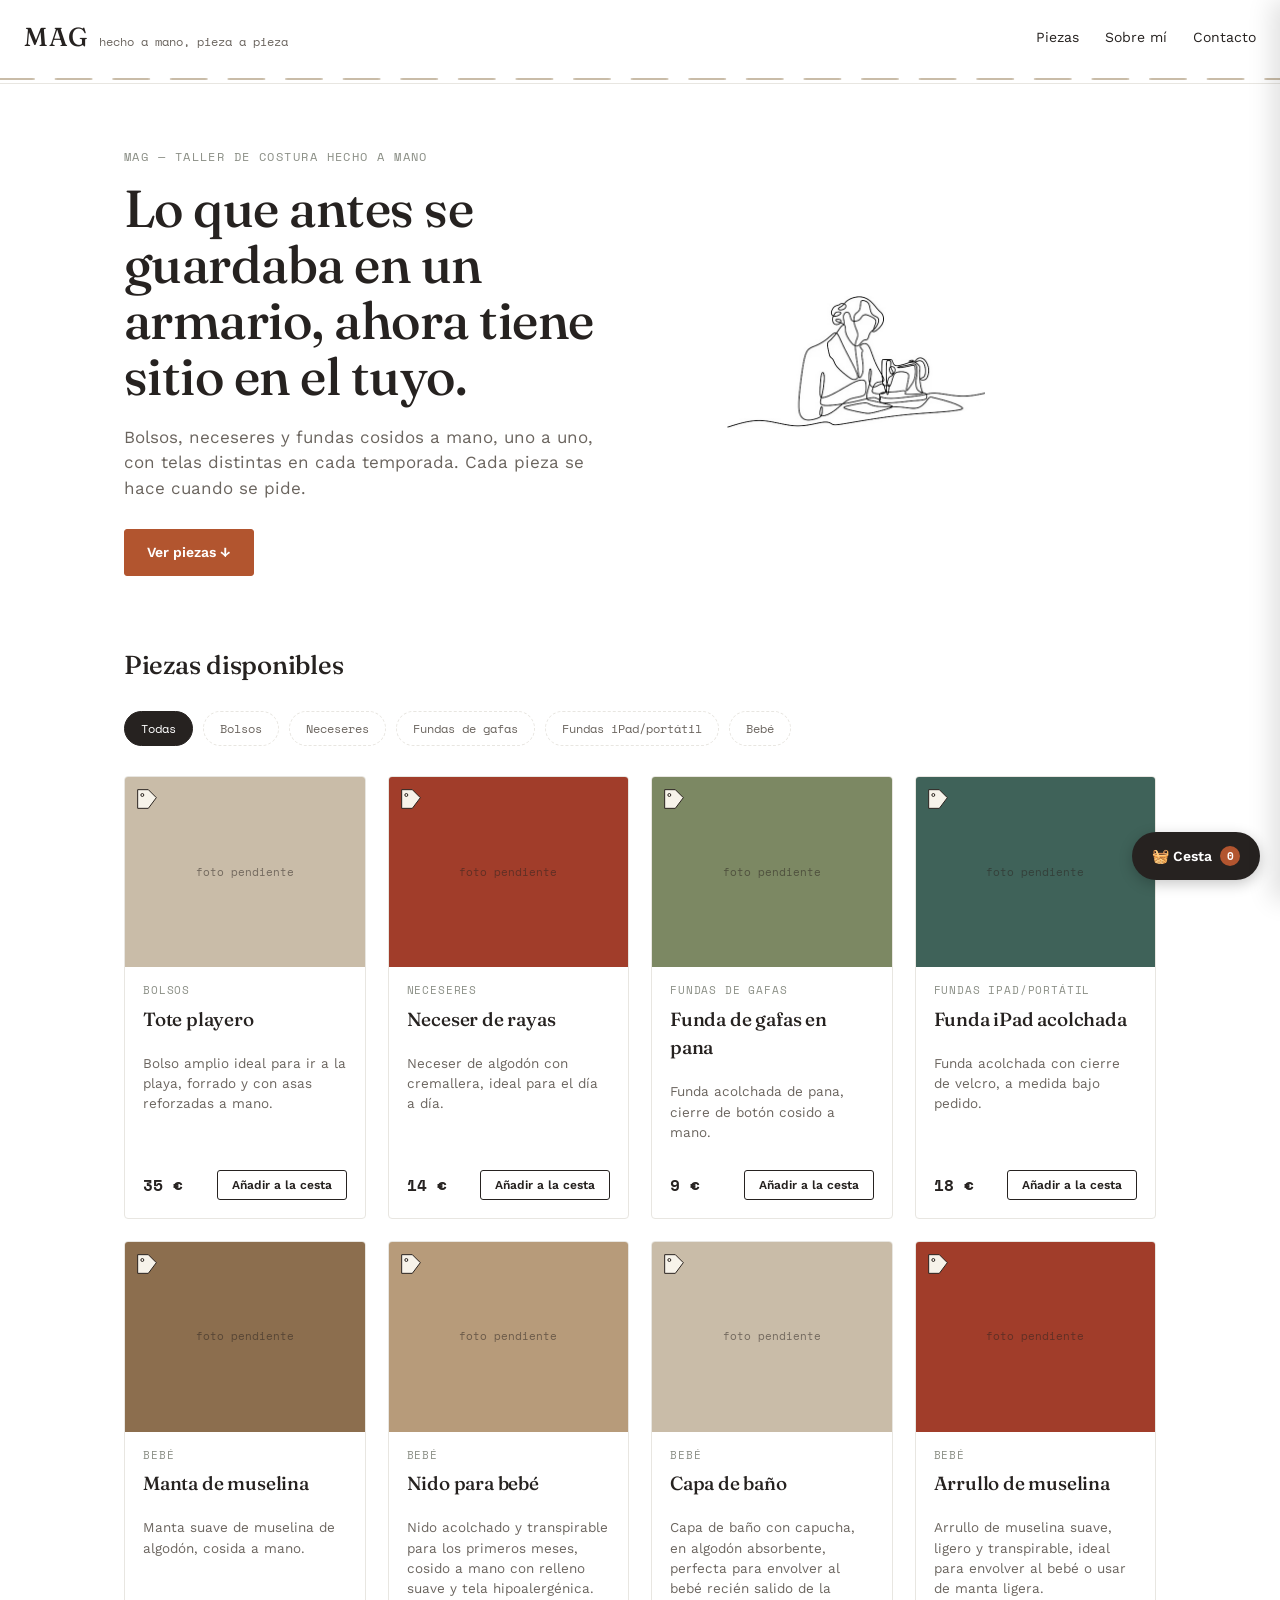
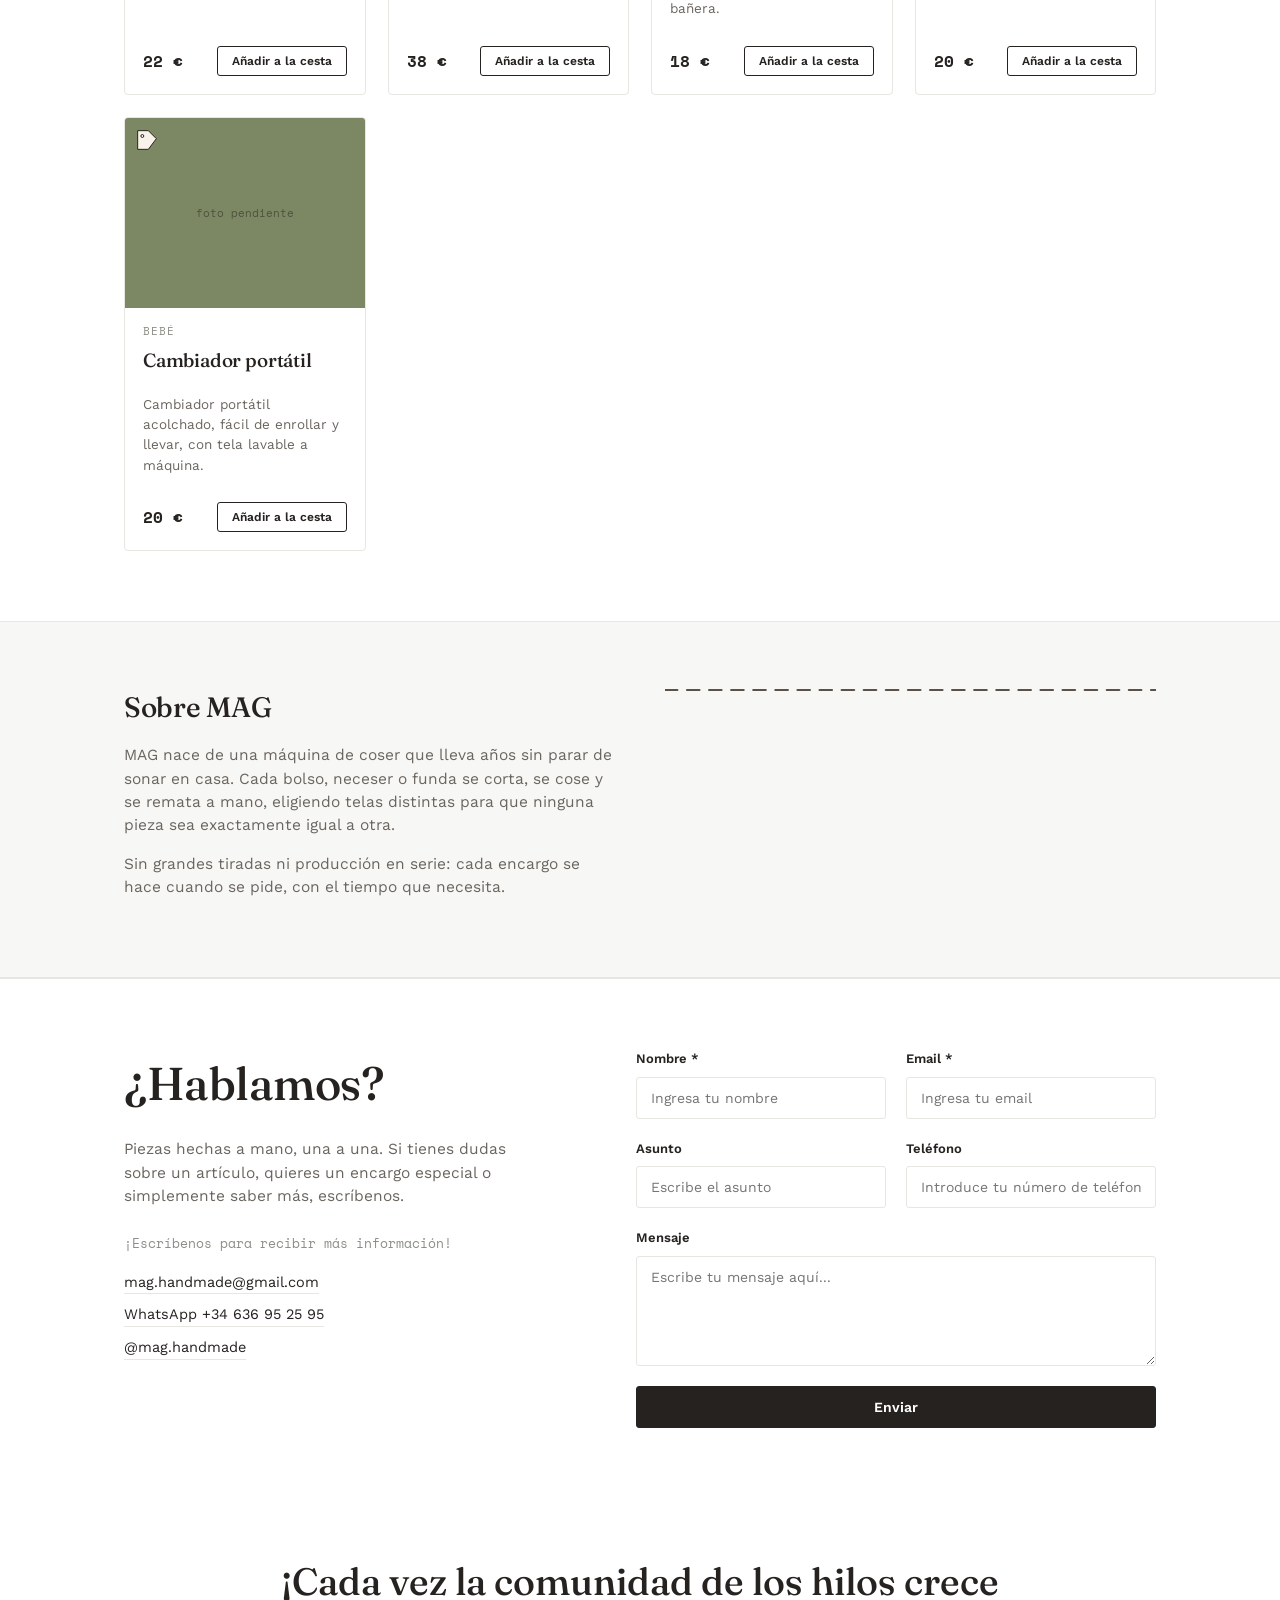
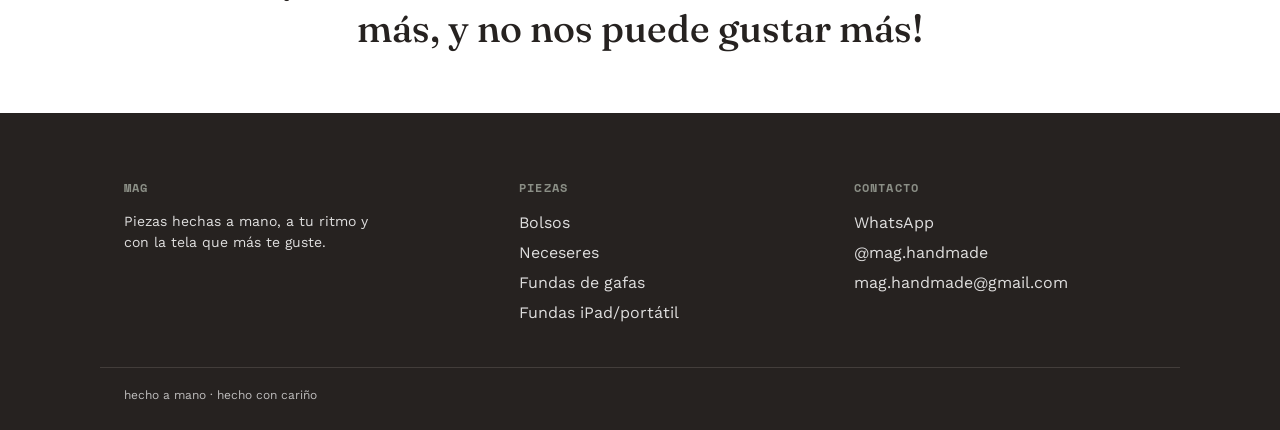
==== commit d151c9af: "Update index.html" ====
--- a/index.html
+++ b/index.html
@@ -264,6 +264,10 @@
     </div>
   </section>
 
+   <section class="closing-msg">
+    <p>${CLOSING_MESSAGE}</p>
+  </section>
+
   <footer>
     <div class="wrap inner">
       <div>
@@ -283,10 +287,6 @@
     </div>
     <div class="wrap foot-bottom">hecho a mano · hecho con cariño</div>
   </footer>
-
-  <section class="closing-msg">
-    <p>${CLOSING_MESSAGE}</p>
-  </section>
 `;
 
 /* ====================================================================
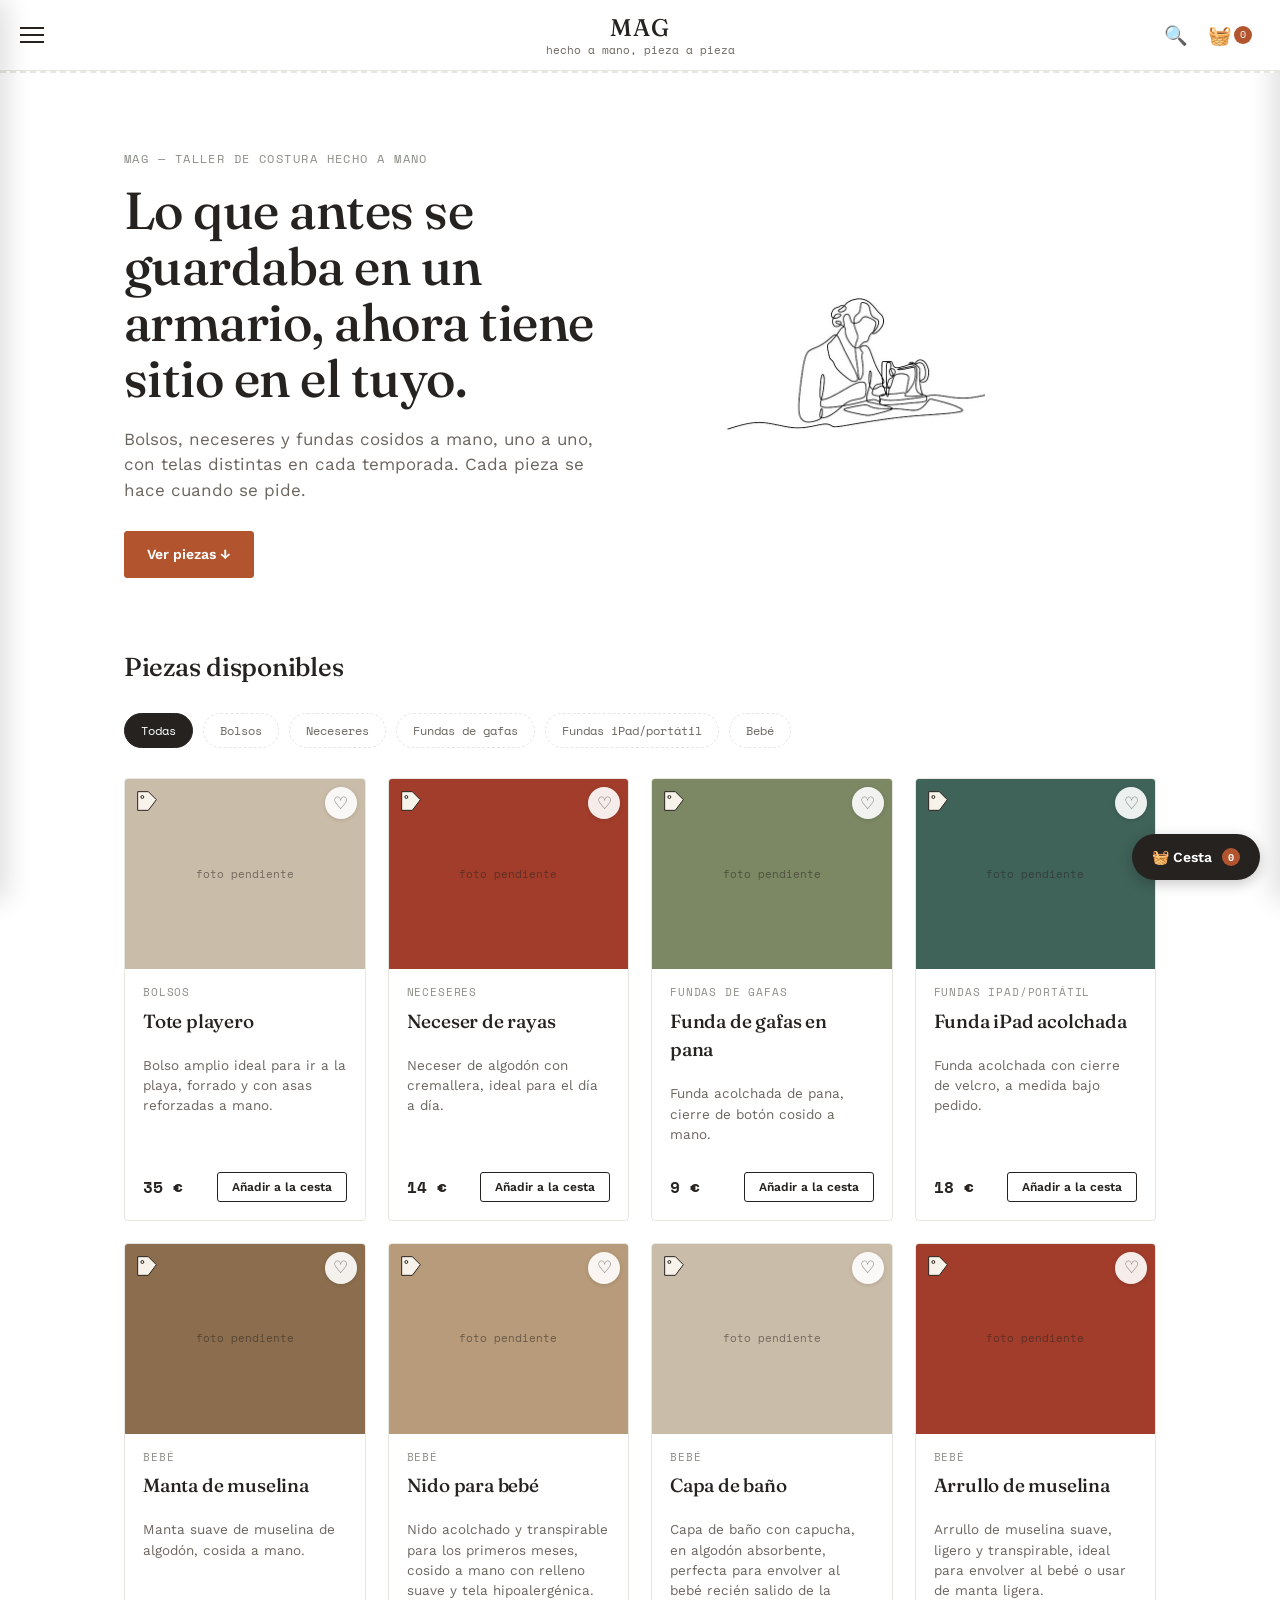
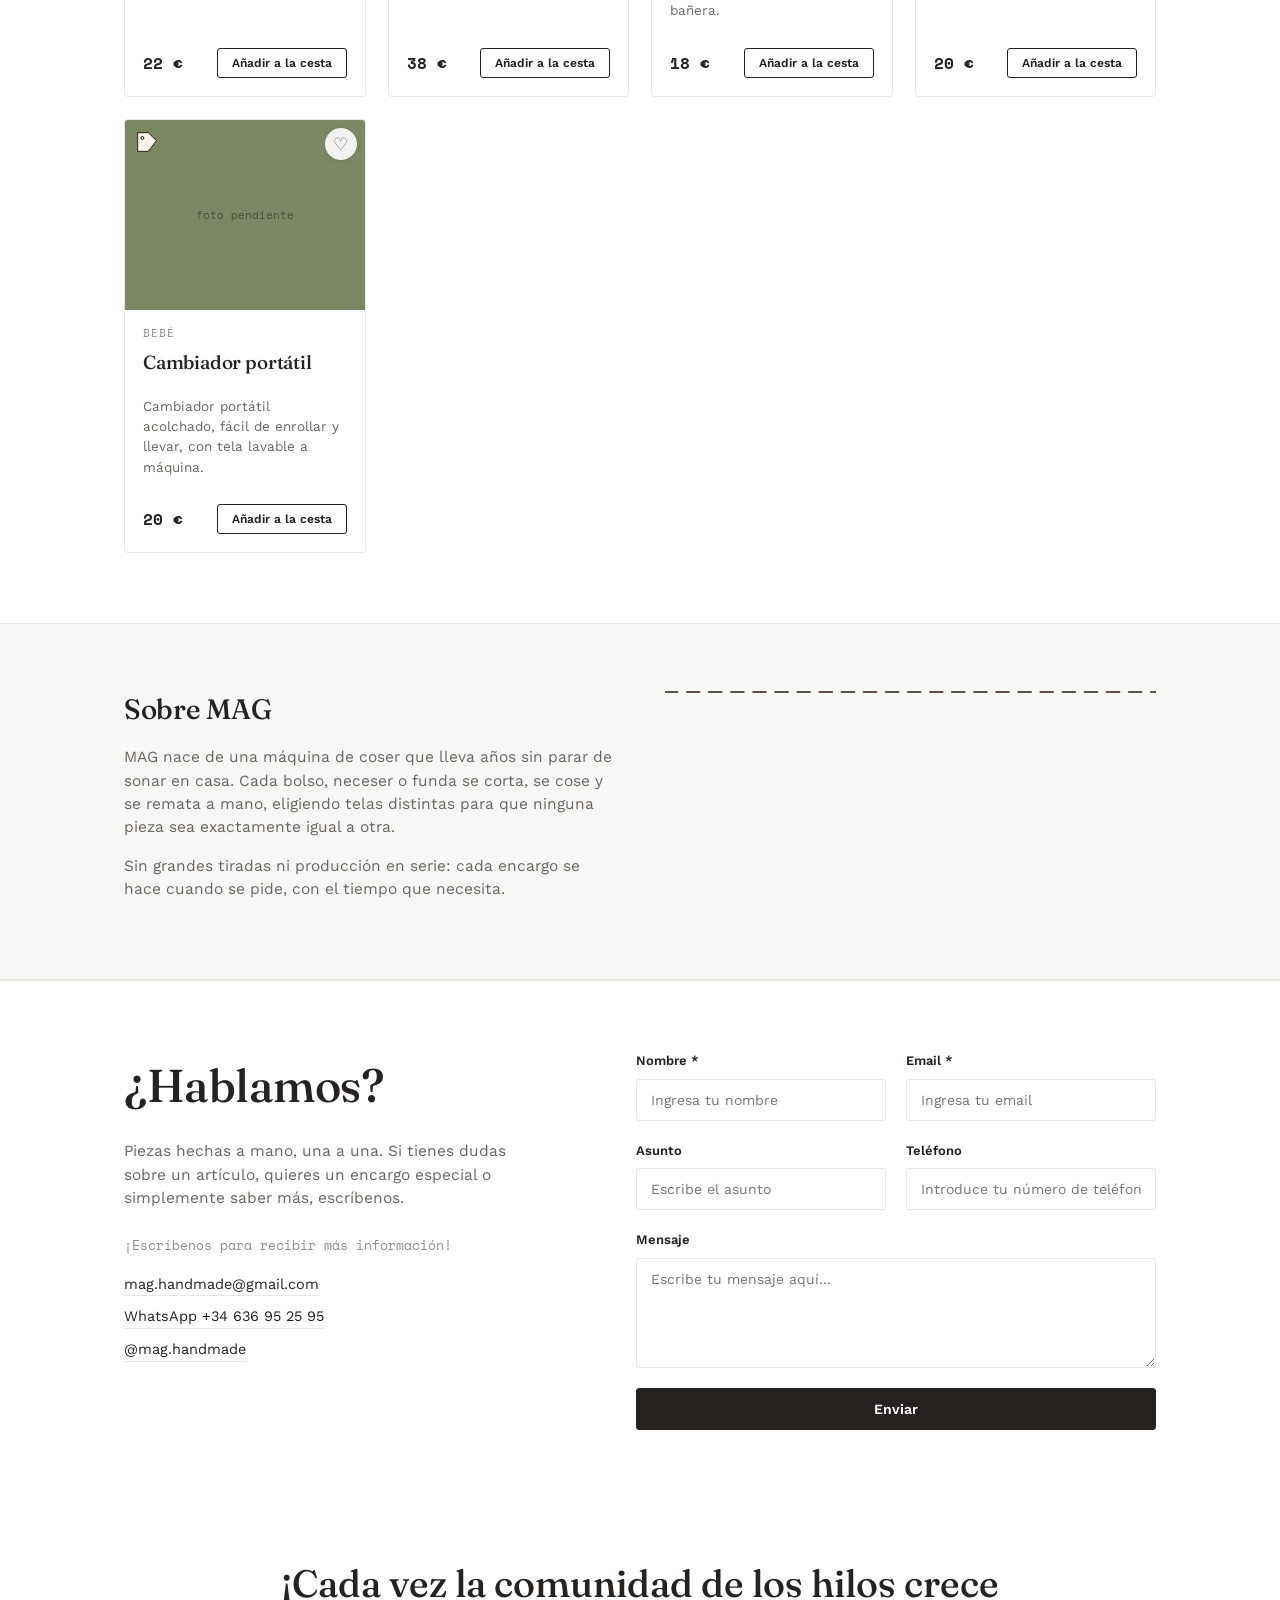
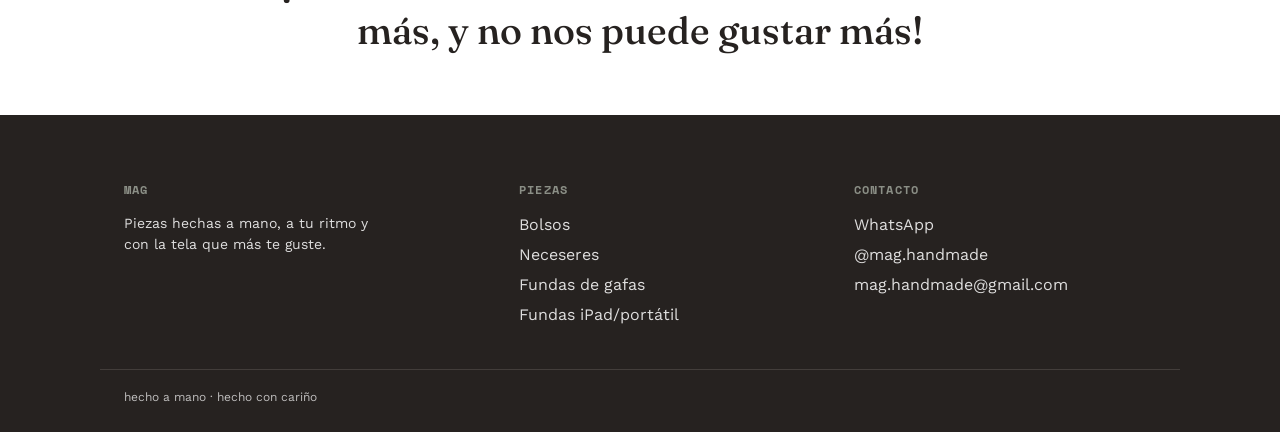
==== commit 8fe4f3b6: "Rename index-7.html to index.html" ====
--- a/index.html
+++ b/index.html
@@ -4,39 +4,20 @@
 <meta charset="UTF-8" />
 <meta name="viewport" content="width=device-width, initial-scale=1.0" />
 <title>MAG — hecho a mano</title>
-<style>
-  /* ====================================================================
-     CONFIGURACIÓN — edita estos valores directamente en este archivo
-     con el Bloc de notas / TextEdit. No hace falta saber programar,
-     solo cambiar lo que hay entre comillas.
-     ==================================================================== */
-</style>
+<link rel="stylesheet" href="mag-common.css" />
 </head>
 <body>
+<div id="top"></div>
+<div id="mag-chrome"></div>
 <div id="root"></div>
 
-<button class="cart-fab" id="cart-fab">🧺 Cesta <span class="cart-badge" id="cart-count">0</span></button>
-<div class="cart-overlay" id="cart-overlay"></div>
-<div class="cart-panel" id="cart-panel">
-  <div class="cart-header">
-    <h3 style="font-size:18px;">Tu cesta</h3>
-    <button class="cart-close" id="cart-close">×</button>
-  </div>
-  <div class="cart-items" id="cart-items"></div>
-  <div class="cart-footer">
-    <div class="cart-total-row"><span>Total</span><span class="amount" id="cart-total">0 €</span></div>
-    <a class="btn btn-clay" style="width:100%; justify-content:center;" id="cart-checkout" target="_blank" rel="noreferrer">Pedir por WhatsApp</a>
-  </div>
-</div>
-
+<script src="mag-common.js"></script>
 <script>
 /* ====================================================================
-   1) CONFIGURACIÓN — cambia estos valores
+   CONFIGURACIÓN de esta página — edita estos valores directamente
+   con el Bloc de notas / TextEdit. No hace falta saber programar,
+   solo cambiar lo que hay entre comillas.
    ==================================================================== */
-const WHATSAPP_NUMBER = "34636952595";   // solo números, con prefijo de país
-const INSTAGRAM_USER = "mag.handmade"; // sin la @
-const EMAIL = "mag.handmade@gmail.com";
-const TAGLINE = "hecho a mano, pieza a pieza";
 const ABOUT_1 = "MAG nace de una máquina de coser que lleva años sin parar de sonar en casa. Cada bolso, neceser o funda se corta, se cose y se remata a mano, eligiendo telas distintas para que ninguna pieza sea exactamente igual a otra.";
 const ABOUT_2 = "Sin grandes tiradas ni producción en serie: cada encargo se hace cuando se pide, con el tiempo que necesita.";
 const CLOSING_MESSAGE = "¡Cada vez la comunidad de los hilos crece más, y no nos puede gustar más!";
@@ -44,152 +25,14 @@
 /* Los productos se leen del archivo products.json que está junto a este
    archivo. Para añadir, cambiar o borrar una pieza, se edita ese archivo
    directamente desde la web de GitHub — no hace falta tocar este archivo. */
-
 const DEMO_PRODUCTS = [
   { nombre: "Tote de lino crudo", categoria: "Bolsos", precio: "32", descripcion: "Bolso amplio de lino, forrado y con asas reforzadas a mano.", imagen: "", disponible: "SI" },
 ];
 
-const SWATCHES = ["#C9BCA8", "#A13D2A", "#7C8863", "#3F6259", "#8C6E4E", "#B79B7A"];
-
 /* ====================================================================
-   2) ESTILOS
-   ==================================================================== */
-const css = `
-  @import url('https://fonts.googleapis.com/css2?family=Fraunces:opsz,wght@9..144,400;9..144,500;9..144,600&family=Work+Sans:wght@400;500;600&family=Space+Mono:wght@400;700&display=swap');
-  :root {
-  --color-bg: #FFFFFF; --color-bg-alt: #F7F7F5; --color-ink: #262220; --color-ink-soft: #6B655F;
-  --color-accent-clay: #B2552F; --color-accent-teal: #8B8F86; --color-accent-sage: #8B8F86;
-  --color-line: #E8E6E1; --color-card: #FFFFFF;
-  }
-  * { box-sizing: border-box; }
-  body { margin: 0; background: var(--color-bg); color: var(--color-ink); font-family: 'Work Sans', sans-serif; line-height: 1.5; }
-  h1, h2, h3 { font-family: 'Fraunces', serif; font-weight: 500; margin: 0; letter-spacing: -0.01em; }
-  .mono { font-family: 'Space Mono', monospace; }
-  .wrap { max-width: 1080px; margin: 0 auto; padding: 0 24px; }
-  .stitch { width: 100%; height: 8px; display: block; }
-
-  header { position: sticky; top: 0; z-index: 20; background: var(--color-bg); border-bottom: 1px solid var(--color-line); }
-  header .inner { display: flex; align-items: center; justify-content: space-between; padding: 18px 24px; }
-  .brand { display: flex; align-items: baseline; gap: 10px; }
-  .brand h1 { font-size: 26px; letter-spacing: 0.02em; }
-  .brand span { font-size: 12px; color: var(--color-ink-soft); font-family: 'Space Mono', monospace; }
-  nav { display: flex; gap: 26px; }
-  nav a { font-size: 14px; color: var(--color-ink); text-decoration: none; cursor: pointer; border-bottom: 1px solid transparent; }
-  nav a:hover { border-color: var(--color-accent-clay); }
-  @media (max-width: 640px) { nav { display: none; } }
-
-  .hero { padding: 64px 0 40px; }
-  .hero .inner { display: grid; grid-template-columns: 1.3fr 1fr; gap: 40px; align-items: center; }
-  @media (max-width: 800px) { .hero .inner { grid-template-columns: 1fr; } .spool-art { max-width: 200px; margin: 0 auto; } }
-  .eyebrow { font-family: 'Space Mono', monospace; font-size: 12px; text-transform: uppercase; letter-spacing: 0.12em; color: var(--color-accent-teal); margin-bottom: 14px; display: block; }
-  .hero h2 { font-size: clamp(32px, 5vw, 52px); line-height: 1.08; margin-bottom: 20px; }
-  .hero p.lead { font-size: 17px; color: var(--color-ink-soft); max-width: 480px; margin-bottom: 28px; }
-  .spool-art { width: 100%; max-width: 260px; }
-
-  .btn { font-family: 'Work Sans', sans-serif; font-weight: 600; font-size: 14px; padding: 12px 22px; border-radius: 3px; cursor: pointer; border: 1.5px solid var(--color-ink); background: var(--color-ink); color: var(--color-bg); display: inline-flex; align-items: center; gap: 8px; text-decoration: none; }
-  .btn-ghost { background: transparent; color: var(--color-ink); border-color: var(--color-ink); }
-  .btn-clay { background: var(--color-accent-clay); border-color: var(--color-accent-clay); color: var(--color-card); }
-  .btn-sm { padding: 7px 14px; font-size: 12px; }
-
-  .cat-bar { display: flex; gap: 10px; overflow-x: auto; padding: 4px 0 8px; }
-  .chip { font-family: 'Space Mono', monospace; font-size: 12px; white-space: nowrap; padding: 8px 16px; border: 1.5px dashed var(--color-line); border-radius: 20px; background: transparent; color: var(--color-ink-soft); cursor: pointer; }
-  .chip.active { background: var(--color-ink); border-color: var(--color-ink); color: var(--color-bg); border-style: solid; }
-
-  .catalog-section { padding: 30px 0 70px; }
-  .catalog-head { display: flex; justify-content: space-between; align-items: flex-end; margin-bottom: 22px; flex-wrap: wrap; gap: 14px; }
-  .grid { display: grid; grid-template-columns: repeat(auto-fill, minmax(240px, 1fr)); gap: 22px; }
-  .card { background: var(--color-card); border: 1px solid var(--color-line); border-radius: 4px; overflow: hidden; position: relative; display: flex; flex-direction: column; }
-  .card .hang-tag { position: absolute; top: 10px; left: 10px; width: 24px; height: 24px; z-index: 2; }
-  .card .thumb { height: 190px; display: flex; align-items: center; justify-content: center; background-size: cover; background-position: center; }
-  .card .thumb .swatch-label { font-family: 'Space Mono', monospace; font-size: 11px; color: rgba(43,36,32,0.55); }
-  .card .body { padding: 16px 18px 18px; display: flex; flex-direction: column; gap: 6px; flex: 1; }
-  .card .cat-label { font-family: 'Space Mono', monospace; font-size: 10.5px; text-transform: uppercase; letter-spacing: 0.08em; color: var(--color-accent-teal); }
-  .card h3 { font-size: 19px; }
-  .card .desc { font-size: 13.5px; color: var(--color-ink-soft); flex: 1; }
-  .card .price-row { display: flex; justify-content: space-between; align-items: center; margin-top: 8px; }
-  .card .price { font-family: 'Space Mono', monospace; font-size: 16px; font-weight: 700; }
-  .unavailable-badge { font-size: 11px; color: var(--color-accent-clay); font-family: 'Space Mono', monospace; }
-
-  .about { background: var(--color-bg-alt); padding: 64px 0; border-top: 1px solid var(--color-line); border-bottom: 1px solid var(--color-line); }
-  .about .inner { display: grid; grid-template-columns: 1fr 1fr; gap: 50px; }
-  @media (max-width: 800px) { .about .inner { grid-template-columns: 1fr; } }
-  .about h2 { font-size: 28px; margin-bottom: 16px; }
-  .about p { color: var(--color-ink-soft); margin-bottom: 14px; font-size: 15.5px; }
-
-  footer { background: var(--color-ink); color: var(--color-bg); padding: 50px 0 26px; }
-  footer .inner { display: grid; grid-template-columns: 1.2fr 1fr 1fr; gap: 32px; }
-  @media (max-width: 700px) { footer .inner { grid-template-columns: 1fr; } }
-  footer h4 { font-family: 'Space Mono', monospace; font-size: 12px; text-transform: uppercase; letter-spacing: 0.1em; margin-bottom: 14px; color: var(--color-accent-sage); }
-  footer a { color: var(--color-bg); text-decoration: none; opacity: 0.85; }
-  footer a:hover { opacity: 1; text-decoration: underline; }
-  footer .foot-bottom { margin-top: 36px; padding-top: 18px; border-top: 1px solid rgba(237,230,216,0.2); font-size: 12px; opacity: 0.7; }
-  .empty-msg { margin-top: 24px; color: var(--color-ink-soft); }
-
-  .cart-fab { position: fixed; bottom: 20px; right: 20px; z-index: 30; background: var(--color-ink); color: var(--color-bg); border-radius: 50px; padding: 14px 20px; display: flex; align-items: center; gap: 8px; cursor: pointer; border: none; box-shadow: 0 4px 14px rgba(0,0,0,0.22); font-family: 'Work Sans', sans-serif; font-weight: 600; font-size: 14px; }
-  .cart-badge { background: var(--color-accent-clay); color: #fff; border-radius: 50%; min-width: 20px; height: 20px; display: flex; align-items: center; justify-content: center; font-size: 11px; font-family: 'Space Mono', monospace; padding: 0 4px; }
-  .cart-overlay { position: fixed; inset: 0; background: rgba(38,34,32,0.4); z-index: 40; display: none; }
-  .cart-overlay.open { display: block; }
-  .cart-panel { position: fixed; top: 0; right: 0; height: 100%; width: 100%; max-width: 380px; background: var(--color-bg); z-index: 41; transform: translateX(100%); transition: transform .25s ease; display: flex; flex-direction: column; box-shadow: -8px 0 24px rgba(0,0,0,0.12); }
-  .cart-panel.open { transform: translateX(0); }
-  .cart-header { display: flex; justify-content: space-between; align-items: center; padding: 20px 22px; border-bottom: 1px solid var(--color-line); }
-  .cart-close { background: none; border: none; font-size: 24px; line-height: 1; cursor: pointer; color: var(--color-ink); }
-  .cart-items { flex: 1; overflow-y: auto; padding: 6px 22px; }
-  .cart-item { display: flex; gap: 12px; padding: 14px 0; border-bottom: 1px solid var(--color-line); }
-  .cart-item-thumb { width: 56px; height: 56px; border-radius: 4px; background-size: cover; background-position: center; flex-shrink: 0; }
-  .cart-item-body { flex: 1; display: flex; flex-direction: column; gap: 4px; }
-  .cart-item-name { font-size: 14px; font-weight: 600; }
-  .cart-item-price { font-family: 'Space Mono', monospace; font-size: 12.5px; color: var(--color-ink-soft); }
-  .qty-row { display: flex; align-items: center; gap: 10px; margin-top: 4px; }
-  .qty-btn { width: 22px; height: 22px; border: 1px solid var(--color-line); background: var(--color-bg); cursor: pointer; border-radius: 3px; font-size: 14px; line-height: 1; }
-  .cart-remove { font-size: 11px; color: var(--color-accent-clay); background: none; border: none; cursor: pointer; text-decoration: underline; padding: 0; margin-left: auto; }
-  .cart-empty { color: var(--color-ink-soft); font-size: 14px; padding: 40px 0; text-align: center; }
-  .cart-footer { padding: 18px 22px 24px; border-top: 1px solid var(--color-line); }
-  .cart-total-row { display: flex; justify-content: space-between; font-size: 15px; margin-bottom: 14px; }
-  .cart-total-row .amount { font-family: 'Space Mono', monospace; font-weight: 700; }
-  .cart-checkout-disabled { pointer-events: none; opacity: 0.45; }
-
-  .hablamos { padding: 70px 0; border-top: 1px solid var(--color-line); }
-  .hablamos .inner { display: grid; grid-template-columns: 1fr 1.15fr; gap: 60px; align-items: start; }
-  @media (max-width: 800px) { .hablamos .inner { grid-template-columns: 1fr; } }
-  .hablamos h2 { font-size: clamp(34px, 4vw, 46px); margin-bottom: 20px; }
-  .hablamos .lead { color: var(--color-ink-soft); font-size: 15.5px; margin-bottom: 26px; max-width: 420px; }
-  .hablamos .invite { font-family: 'Space Mono', monospace; font-size: 13px; color: var(--color-accent-teal); margin-bottom: 18px; }
-  .hablamos-contact { display: flex; flex-direction: column; gap: 10px; }
-  .hablamos-contact a { color: var(--color-ink); text-decoration: none; font-size: 14.5px; border-bottom: 1px solid var(--color-line); width: fit-content; }
-  .hablamos-contact a:hover { border-color: var(--color-accent-clay); }
-  .form-row { display: grid; grid-template-columns: 1fr 1fr; gap: 20px; margin-bottom: 20px; }
-  @media (max-width: 520px) { .form-row { grid-template-columns: 1fr; } }
-  .form-group { display: flex; flex-direction: column; gap: 8px; }
-  .form-row .form-group { margin-bottom: 0; }
-  .hablamos-form > .form-group { margin-bottom: 20px; }
-  .form-group label { font-size: 13px; font-weight: 600; }
-  .form-group input, .form-group textarea { font-family: 'Work Sans', sans-serif; font-size: 14px; padding: 12px 14px; border: 1px solid var(--color-line); border-radius: 3px; background: var(--color-bg); color: var(--color-ink); width: 100%; }
-  .form-group input:focus, .form-group textarea:focus { outline: none; border-color: var(--color-ink); }
-  .form-group textarea { resize: vertical; min-height: 110px; font-family: 'Work Sans', sans-serif; }
-
-  .closing-msg { padding: 60px 24px; text-align: center; }
-  .closing-msg p { font-family: 'Fraunces', serif; font-weight: 500; font-size: clamp(24px, 3.6vw, 38px); line-height: 1.25; max-width: 780px; margin: 0 auto; color: var(--color-ink); }
-`;
-const styleTag = document.createElement("style");
-styleTag.textContent = css;
-document.head.appendChild(styleTag);
-
-/* ====================================================================
-   3) HTML base
+   HTML de esta página (todo lo que va DEBAJO de la cabecera fija)
    ==================================================================== */
 document.getElementById("root").innerHTML = `
-  <header>
-    <div class="inner">
-      <div class="brand"><h1>MAG</h1><span>${TAGLINE}</span></div>
-      <nav>
-        <a href="#catalogo">Piezas</a>
-        <a href="#sobre">Sobre mí</a>
-        <a href="#contacto">Contacto</a>
-      </nav>
-    </div>
-    <svg class="stitch" viewBox="0 0 400 8" preserveAspectRatio="none"><line x1="0" y1="4" x2="400" y2="4" stroke="#C9BCA8" stroke-width="2" stroke-dasharray="10 8" stroke-linecap="round"/></svg>
-  </header>
-
   <section class="hero">
     <div class="wrap inner">
       <div>
@@ -205,6 +48,7 @@
   <section class="catalog-section" id="catalogo">
     <div class="wrap">
       <div class="catalog-head"><h2 style="font-size:26px;">Piezas disponibles</h2></div>
+      <div id="search-filter-pill"></div>
       <div class="cat-bar" id="cat-bar"></div>
       <div class="grid" id="grid" style="margin-top:22px;"></div>
       <p class="empty-msg" id="empty-msg" style="display:none;">Todavía no hay piezas en esta categoría.</p>
@@ -229,9 +73,9 @@
         <p class="lead">Piezas hechas a mano, una a una. Si tienes dudas sobre un artículo, quieres un encargo especial o simplemente saber más, escríbenos.</p>
         <p class="invite">¡Escríbenos para recibir más información!</p>
         <div class="hablamos-contact">
-          <a href="mailto:${EMAIL}">${EMAIL}</a>
-          <a href="https://wa.me/${WHATSAPP_NUMBER}" target="_blank" rel="noreferrer">WhatsApp +34 636 95 25 95</a>
-          <a href="https://instagram.com/${INSTAGRAM_USER}" target="_blank" rel="noreferrer">@${INSTAGRAM_USER}</a>
+          <a href="mailto:${window.MAG_CONFIG.EMAIL}">${window.MAG_CONFIG.EMAIL}</a>
+          <a href="https://wa.me/${window.MAG_CONFIG.WHATSAPP_NUMBER}" target="_blank" rel="noreferrer">WhatsApp +34 636 95 25 95</a>
+          <a href="https://instagram.com/${window.MAG_CONFIG.INSTAGRAM_USER}" target="_blank" rel="noreferrer">@${window.MAG_CONFIG.INSTAGRAM_USER}</a>
         </div>
       </div>
       <form class="hablamos-form" id="hablamos-form">
@@ -264,7 +108,7 @@
     </div>
   </section>
 
-   <section class="closing-msg">
+  <section class="closing-msg">
     <p>${CLOSING_MESSAGE}</p>
   </section>
 
@@ -280,9 +124,9 @@
       </div>
       <div>
         <h4>Contacto</h4>
-        <div style="margin-bottom:6px;"><a href="https://wa.me/${WHATSAPP_NUMBER}?text=${encodeURIComponent("Hola! Tengo una consulta sobre MAJO")}" target="_blank" rel="noreferrer">WhatsApp</a></div>
-        <div style="margin-bottom:6px;"><a href="https://instagram.com/${INSTAGRAM_USER}" target="_blank" rel="noreferrer">@${INSTAGRAM_USER}</a></div>
-        <div style="margin-bottom:6px;"><a href="mailto:${EMAIL}">${EMAIL}</a></div>
+        <div style="margin-bottom:6px;"><a href="https://wa.me/${window.MAG_CONFIG.WHATSAPP_NUMBER}?text=${encodeURIComponent("Hola! Tengo una consulta sobre MAG")}" target="_blank" rel="noreferrer">WhatsApp</a></div>
+        <div style="margin-bottom:6px;"><a href="https://instagram.com/${window.MAG_CONFIG.INSTAGRAM_USER}" target="_blank" rel="noreferrer">@${window.MAG_CONFIG.INSTAGRAM_USER}</a></div>
+        <div style="margin-bottom:6px;"><a href="mailto:${window.MAG_CONFIG.EMAIL}">${window.MAG_CONFIG.EMAIL}</a></div>
       </div>
     </div>
     <div class="wrap foot-bottom">hecho a mano · hecho con cariño</div>
@@ -290,131 +134,24 @@
 `;
 
 /* ====================================================================
-   4) Cargar catálogo desde Google Sheets (o demo si no está configurado)
+   Catálogo: categorías + búsqueda (?buscar=...) + tarjetas con favoritos
    ==================================================================== */
-function waLink(text) {
-  return `https://wa.me/${WHATSAPP_NUMBER}?text=${encodeURIComponent(text)}`;
-}
-
-/* ====================================================================
-   CESTA — se guarda en el navegador del cliente (localStorage) para
-   que no se pierda si recarga la página, hasta que haga el pedido.
-   ==================================================================== */
-let cart = [];
-
-function loadCart() {
-  try {
-    const saved = localStorage.getItem("mag_cart");
-    cart = saved ? JSON.parse(saved) : [];
-  } catch (e) {
-    cart = [];
-  }
-}
-
-function saveCart() {
-  try { localStorage.setItem("mag_cart", JSON.stringify(cart)); } catch (e) {}
-}
-
-function addToCart(p) {
-  const existing = cart.find((item) => item.nombre === p.nombre);
-  if (existing) {
-    existing.cantidad += 1;
-  } else {
-    cart.push({ nombre: p.nombre, precio: p.precio, imagen: p.imagen || "", cantidad: 1 });
-  }
-  saveCart();
-  renderCart();
-  openCart();
-}
-
-function removeFromCart(nombre) {
-  cart = cart.filter((item) => item.nombre !== nombre);
-  saveCart();
-  renderCart();
-}
-
-function changeQty(nombre, delta) {
-  const item = cart.find((i) => i.nombre === nombre);
-  if (!item) return;
-  item.cantidad += delta;
-  if (item.cantidad <= 0) { removeFromCart(nombre); return; }
-  saveCart();
-  renderCart();
-}
-
-function renderCart() {
-  const itemsEl = document.getElementById("cart-items");
-  const countEl = document.getElementById("cart-count");
-  const totalEl = document.getElementById("cart-total");
-  const checkoutBtn = document.getElementById("cart-checkout");
-
-  countEl.textContent = cart.reduce((sum, i) => sum + i.cantidad, 0);
-
-  if (cart.length === 0) {
-    itemsEl.innerHTML = `<p class="cart-empty">Tu cesta está vacía todavía.<br>Añade alguna pieza del catálogo.</p>`;
-  } else {
-    itemsEl.innerHTML = cart.map((item) => {
-      const bg = item.imagen ? `background-image:url('${item.imagen}')` : `background:${SWATCHES[0]}`;
-      return `
-        <div class="cart-item">
-          <div class="cart-item-thumb" style="${bg}"></div>
-          <div class="cart-item-body">
-            <span class="cart-item-name">${item.nombre}</span>
-            <span class="cart-item-price">${item.precio} € × ${item.cantidad}</span>
-            <div class="qty-row">
-              <button class="qty-btn" data-action="minus" data-name="${item.nombre}">−</button>
-              <span class="mono">${item.cantidad}</span>
-              <button class="qty-btn" data-action="plus" data-name="${item.nombre}">+</button>
-              <button class="cart-remove" data-action="remove" data-name="${item.nombre}">quitar</button>
-            </div>
-          </div>
-        </div>`;
-    }).join("");
-    itemsEl.querySelectorAll("[data-action]").forEach((btn) => {
-      btn.addEventListener("click", () => {
-        const name = btn.dataset.name;
-        if (btn.dataset.action === "plus") changeQty(name, 1);
-        else if (btn.dataset.action === "minus") changeQty(name, -1);
-        else if (btn.dataset.action === "remove") removeFromCart(name);
-      });
-    });
-  }
-
-  const total = cart.reduce((sum, i) => sum + (parseFloat(i.precio) || 0) * i.cantidad, 0);
-  totalEl.textContent = total.toFixed(2) + " €";
-
-  if (cart.length === 0) {
-    checkoutBtn.classList.add("cart-checkout-disabled");
-    checkoutBtn.href = "#";
-  } else {
-    checkoutBtn.classList.remove("cart-checkout-disabled");
-    const lines = cart.map((i) => `- ${i.nombre} ×${i.cantidad} (${i.precio}€)`).join("\n");
-    const msg = `Hola! Quiero hacer este pedido:\n${lines}\n\nTotal: ${total.toFixed(2)}€`;
-    checkoutBtn.href = waLink(msg);
-  }
-}
-
-function openCart() {
-  document.getElementById("cart-panel").classList.add("open");
-  document.getElementById("cart-overlay").classList.add("open");
-}
-function closeCart() {
-  document.getElementById("cart-panel").classList.remove("open");
-  document.getElementById("cart-overlay").classList.remove("open");
-}
-
-document.getElementById("cart-fab").addEventListener("click", openCart);
-document.getElementById("cart-close").addEventListener("click", closeCart);
-document.getElementById("cart-overlay").addEventListener("click", closeCart);
-
-loadCart();
-renderCart();
-
 function render(products) {
+  const params = new URLSearchParams(window.location.search);
+  const searchTerm = params.get("buscar");
+
   const categories = [...new Set(products.map((p) => p.categoria).filter(Boolean))];
   const catBar = document.getElementById("cat-bar");
   const footerCats = document.getElementById("footer-cats");
+  const pillHolder = document.getElementById("search-filter-pill");
   let activeCategory = "Todas";
+
+  if (searchTerm) {
+    pillHolder.innerHTML = `<div class="filter-pill">Buscando: <strong>${searchTerm}</strong> <button id="clear-filter">✕ quitar</button></div>`;
+    document.getElementById("clear-filter").addEventListener("click", () => {
+      window.location.href = "index.html#catalogo";
+    });
+  }
 
   function renderChips() {
     catBar.innerHTML = `<button class="chip ${activeCategory === "Todas" ? "active" : ""}" data-cat="Todas">Todas</button>` +
@@ -429,31 +166,11 @@
   function renderGrid() {
     const grid = document.getElementById("grid");
     const emptyMsg = document.getElementById("empty-msg");
-    const visible = activeCategory === "Todas" ? products : products.filter((p) => p.categoria === activeCategory);
+    let visible = activeCategory === "Todas" ? products : products.filter((p) => p.categoria === activeCategory);
+    if (searchTerm) visible = visible.filter((p) => (p.nombre || "").toLowerCase().includes(searchTerm.toLowerCase()));
     emptyMsg.style.display = visible.length === 0 ? "block" : "none";
-    grid.innerHTML = visible.map((p, i) => {
-      const available = (p.disponible || "SI").toUpperCase() !== "NO";
-      const bg = p.imagen ? `background-image:url('${p.imagen}')` : `background:${SWATCHES[i % SWATCHES.length]}`;
-      return `
-        <div class="card">
-          <svg class="hang-tag" viewBox="0 0 36 36"><path d="M4 4 L20 4 L32 16 L20 32 L4 32 Z" fill="#F7F3EA" stroke="#2B2420" stroke-width="1.5"/><circle cx="11" cy="12" r="2.2" fill="none" stroke="#2B2420" stroke-width="1.5"/></svg>
-          <div class="thumb" style="${bg}">${p.imagen ? "" : `<span class="swatch-label mono">foto pendiente</span>`}</div>
-          <div class="body">
-            <span class="cat-label">${p.categoria || ""}</span>
-            <h3>${p.nombre || ""}</h3>
-            <p class="desc">${p.descripcion || ""}</p>
-            <div class="price-row">
-              <span class="price">${p.precio || "0"} €</span>
-              ${available ? `<button class="btn btn-ghost btn-sm add-cart-btn" data-idx="${i}">Añadir a la cesta</button>` : `<span class="unavailable-badge">no disponible</span>`}
-            </div>
-          </div>
-        </div>`;
-    }).join("");
-    grid.querySelectorAll(".add-cart-btn").forEach((btn) => {
-      btn.addEventListener("click", () => {
-        addToCart(visible[parseInt(btn.dataset.idx, 10)]);
-      });
-    });
+    grid.innerHTML = visible.map((p, i) => productCardHTML(p, i)).join("");
+    bindProductCardEvents(grid, visible);
   }
 
   footerCats.innerHTML = categories.slice(0, 4).map((c) => `<div style="margin-bottom:6px;"><a href="#catalogo">${c}</a></div>`).join("");
--- a/mag-common.css
+++ b/mag-common.css
@@ -0,0 +1,196 @@
+/* ====================================================================
+   MAG — estilos compartidos por TODAS las páginas
+   Este archivo se enlaza desde index.html, personalizacion.html y
+   favoritos.html. Si cambias un color aquí, cambia en todas las páginas.
+   ==================================================================== */
+@import url('https://fonts.googleapis.com/css2?family=Fraunces:opsz,wght@9..144,400;9..144,500;9..144,600&family=Work+Sans:wght@400;500;600&family=Space+Mono:wght@400;700&display=swap');
+
+:root {
+  --color-bg: #FFFFFF; --color-bg-alt: #F7F7F5; --color-ink: #262220; --color-ink-soft: #6B655F;
+  --color-accent-clay: #B2552F; --color-accent-teal: #8B8F86; --color-accent-sage: #8B8F86;
+  --color-accent-heart: #E2897E;
+  --color-line: #E8E6E1; --color-card: #FFFFFF;
+  --header-height: 86px;
+}
+* { box-sizing: border-box; }
+body { margin: 0; background: var(--color-bg); color: var(--color-ink); font-family: 'Work Sans', sans-serif; line-height: 1.5; padding-top: var(--header-height); }
+h1, h2, h3 { font-family: 'Fraunces', serif; font-weight: 500; margin: 0; letter-spacing: -0.01em; }
+.mono { font-family: 'Space Mono', monospace; }
+.wrap { max-width: 1080px; margin: 0 auto; padding: 0 24px; }
+.stitch { width: 100%; height: 8px; display: block; }
+
+/* ---------------- Cabecera fija ---------------- */
+.site-header {
+  position: fixed; top: 0; left: 0; width: 100%; z-index: 50;
+  background: var(--color-bg); border-bottom: 2px dashed var(--color-line);
+  transition: transform .3s ease;
+}
+.site-header.header-hidden { transform: translateY(-100%); }
+.site-header-inner {
+  display: grid; grid-template-columns: 1fr auto 1fr; align-items: center;
+  padding: 14px 20px; gap: 10px;
+}
+.header-left { justify-self: start; }
+.header-right { justify-self: end; display: flex; align-items: center; gap: 4px; }
+.header-brand { justify-self: center; text-decoration: none; color: var(--color-ink); display: flex; flex-direction: column; align-items: center; line-height: 1.15; }
+.header-brand h1 { font-size: 24px; letter-spacing: 0.03em; }
+.header-brand .tagline { font-size: 11px; color: var(--color-ink-soft); font-family: 'Space Mono', monospace; margin-top: 2px; text-align: center; }
+
+.hamburger-btn { width: 38px; height: 34px; background: none; border: none; cursor: pointer; display: flex; flex-direction: column; justify-content: center; gap: 5px; padding: 0; }
+.hamburger-btn span { display: block; width: 24px; height: 2px; background: var(--color-ink); }
+
+.header-icon-btn { position: relative; background: none; border: none; font-size: 19px; cursor: pointer; padding: 8px; line-height: 1; }
+.cart-badge { background: var(--color-accent-clay); color: #fff; border-radius: 50%; min-width: 18px; height: 18px; display: inline-flex; align-items: center; justify-content: center; font-size: 10px; font-family: 'Space Mono', monospace; padding: 0 4px; vertical-align: top; margin-left: 2px; }
+
+/* ---------------- Búsqueda ---------------- */
+.search-overlay {
+  max-height: 0; overflow: hidden; background: var(--color-bg); border-top: 1px solid var(--color-line);
+  transition: max-height .25s ease; padding: 0 20px;
+}
+.search-overlay.open { max-height: 340px; padding: 16px 20px; }
+.search-input { width: 100%; font-family: 'Work Sans', sans-serif; font-size: 15px; padding: 12px 14px; border: 1px solid var(--color-line); border-radius: 3px; background: var(--color-bg-alt); color: var(--color-ink); }
+.search-input:focus { outline: none; border-color: var(--color-ink); }
+.search-results { max-height: 260px; overflow-y: auto; }
+.search-result-item { display: flex; justify-content: space-between; padding: 10px 6px; border-bottom: 1px solid var(--color-line); cursor: pointer; font-size: 14px; }
+.search-result-item:hover { background: var(--color-bg-alt); }
+
+/* ---------------- Menú lateral ---------------- */
+.nav-overlay { position: fixed; inset: 0; background: rgba(38,34,32,0.4); z-index: 60; display: none; }
+.nav-overlay.open { display: block; }
+.nav-panel {
+  position: fixed; top: 0; left: 0; height: 100%; width: min(300px, 85%);
+  background: var(--color-bg); z-index: 61; transform: translateX(-100%);
+  transition: transform .25s ease; display: flex; flex-direction: column;
+  box-shadow: 8px 0 24px rgba(0,0,0,0.12); overflow-y: auto;
+}
+.nav-panel.open { transform: translateX(0); }
+.nav-panel-header { display: flex; justify-content: space-between; align-items: center; padding: 18px 20px; border-bottom: 1px solid var(--color-line); }
+.nav-panel a { display: block; padding: 16px 22px; border-bottom: 1px solid var(--color-line); text-decoration: none; color: var(--color-ink); font-size: 15px; font-weight: 600; letter-spacing: 0.02em; }
+.nav-panel a:hover { background: var(--color-bg-alt); color: var(--color-accent-clay); }
+
+/* ---------------- Botones ---------------- */
+.btn { font-family: 'Work Sans', sans-serif; font-weight: 600; font-size: 14px; padding: 12px 22px; border-radius: 3px; cursor: pointer; border: 1.5px solid var(--color-ink); background: var(--color-ink); color: var(--color-bg); display: inline-flex; align-items: center; gap: 8px; text-decoration: none; }
+.btn-ghost { background: transparent; color: var(--color-ink); border-color: var(--color-ink); }
+.btn-clay { background: var(--color-accent-clay); border-color: var(--color-accent-clay); color: var(--color-card); }
+.btn-sm { padding: 7px 14px; font-size: 12px; }
+
+/* ---------------- Catálogo / tarjetas ---------------- */
+.cat-bar { display: flex; gap: 10px; overflow-x: auto; padding: 4px 0 8px; }
+.chip { font-family: 'Space Mono', monospace; font-size: 12px; white-space: nowrap; padding: 8px 16px; border: 1.5px dashed var(--color-line); border-radius: 20px; background: transparent; color: var(--color-ink-soft); cursor: pointer; }
+.chip.active { background: var(--color-ink); border-color: var(--color-ink); color: var(--color-bg); border-style: solid; }
+
+.catalog-section { padding: 30px 0 70px; }
+.catalog-head { display: flex; justify-content: space-between; align-items: flex-end; margin-bottom: 22px; flex-wrap: wrap; gap: 14px; }
+.grid { display: grid; grid-template-columns: repeat(auto-fill, minmax(240px, 1fr)); gap: 22px; }
+.card { background: var(--color-card); border: 1px solid var(--color-line); border-radius: 4px; overflow: hidden; position: relative; display: flex; flex-direction: column; }
+.card .hang-tag { position: absolute; top: 10px; left: 10px; width: 24px; height: 24px; z-index: 2; }
+.favorite-heart-btn {
+  position: absolute; top: 8px; right: 8px; z-index: 2; width: 32px; height: 32px;
+  border-radius: 50%; border: none; background: rgba(255,255,255,0.9); cursor: pointer;
+  display: flex; align-items: center; justify-content: center; font-size: 17px; line-height: 1;
+  color: var(--color-ink-soft); box-shadow: 0 1px 4px rgba(0,0,0,0.12); transition: color .15s, transform .15s;
+}
+.favorite-heart-btn:hover { transform: scale(1.08); }
+.favorite-heart-btn.active { color: var(--color-accent-heart); }
+.card .thumb { height: 190px; display: flex; align-items: center; justify-content: center; background-size: cover; background-position: center; }
+.card .thumb .swatch-label { font-family: 'Space Mono', monospace; font-size: 11px; color: rgba(43,36,32,0.55); }
+.card .body { padding: 16px 18px 18px; display: flex; flex-direction: column; gap: 6px; flex: 1; }
+.card .cat-label { font-family: 'Space Mono', monospace; font-size: 10.5px; text-transform: uppercase; letter-spacing: 0.08em; color: var(--color-accent-teal); }
+.card h3 { font-size: 19px; }
+.card .desc { font-size: 13.5px; color: var(--color-ink-soft); flex: 1; }
+.card .price-row { display: flex; justify-content: space-between; align-items: center; margin-top: 8px; }
+.card .price { font-family: 'Space Mono', monospace; font-size: 16px; font-weight: 700; }
+.unavailable-badge { font-size: 11px; color: var(--color-accent-clay); font-family: 'Space Mono', monospace; }
+.empty-msg { margin-top: 24px; color: var(--color-ink-soft); }
+.filter-pill { display: inline-flex; align-items: center; gap: 8px; font-family: 'Space Mono', monospace; font-size: 12px; background: var(--color-bg-alt); border: 1px solid var(--color-line); padding: 8px 14px; border-radius: 20px; margin-bottom: 18px; }
+.filter-pill button { background: none; border: none; cursor: pointer; font-size: 14px; color: var(--color-accent-clay); }
+
+/* ---------------- Hero / secciones genéricas ---------------- */
+.page-hero { padding: 54px 0 20px; }
+.page-hero .eyebrow { font-family: 'Space Mono', monospace; font-size: 12px; text-transform: uppercase; letter-spacing: 0.12em; color: var(--color-accent-teal); margin-bottom: 14px; display: block; }
+.page-hero h2 { font-size: clamp(30px, 4.6vw, 46px); line-height: 1.1; margin-bottom: 18px; }
+.page-hero p.lead { font-size: 16px; color: var(--color-ink-soft); max-width: 640px; }
+
+.hero { padding: 64px 0 40px; }
+.hero .inner { display: grid; grid-template-columns: 1.3fr 1fr; gap: 40px; align-items: center; }
+@media (max-width: 800px) { .hero .inner { grid-template-columns: 1fr; } .spool-art { max-width: 200px; margin: 0 auto; } }
+.eyebrow { font-family: 'Space Mono', monospace; font-size: 12px; text-transform: uppercase; letter-spacing: 0.12em; color: var(--color-accent-teal); margin-bottom: 14px; display: block; }
+.hero h2 { font-size: clamp(32px, 5vw, 52px); line-height: 1.08; margin-bottom: 20px; }
+.hero p.lead { font-size: 17px; color: var(--color-ink-soft); max-width: 480px; margin-bottom: 28px; }
+.spool-art { width: 100%; max-width: 260px; }
+
+.about { background: var(--color-bg-alt); padding: 64px 0; border-top: 1px solid var(--color-line); border-bottom: 1px solid var(--color-line); }
+.about .inner { display: grid; grid-template-columns: 1fr 1fr; gap: 50px; }
+@media (max-width: 800px) { .about .inner { grid-template-columns: 1fr; } }
+.about h2 { font-size: 28px; margin-bottom: 16px; }
+.about p { color: var(--color-ink-soft); margin-bottom: 14px; font-size: 15.5px; }
+
+footer { background: var(--color-ink); color: var(--color-bg); padding: 50px 0 26px; }
+footer .inner { display: grid; grid-template-columns: 1.2fr 1fr 1fr; gap: 32px; }
+@media (max-width: 700px) { footer .inner { grid-template-columns: 1fr; } }
+footer h4 { font-family: 'Space Mono', monospace; font-size: 12px; text-transform: uppercase; letter-spacing: 0.1em; margin-bottom: 14px; color: var(--color-accent-sage); }
+footer a { color: var(--color-bg); text-decoration: none; opacity: 0.85; }
+footer a:hover { opacity: 1; text-decoration: underline; }
+footer .foot-bottom { margin-top: 36px; padding-top: 18px; border-top: 1px solid rgba(237,230,216,0.2); font-size: 12px; opacity: 0.7; }
+
+/* ---------------- Cesta ---------------- */
+.cart-fab { position: fixed; bottom: 20px; right: 20px; z-index: 30; background: var(--color-ink); color: var(--color-bg); border-radius: 50px; padding: 14px 20px; display: flex; align-items: center; gap: 8px; cursor: pointer; border: none; box-shadow: 0 4px 14px rgba(0,0,0,0.22); font-family: 'Work Sans', sans-serif; font-weight: 600; font-size: 14px; }
+.cart-overlay { position: fixed; inset: 0; background: rgba(38,34,32,0.4); z-index: 40; display: none; }
+.cart-overlay.open { display: block; }
+.cart-panel { position: fixed; top: 0; right: 0; height: 100%; width: 100%; max-width: 380px; background: var(--color-bg); z-index: 41; transform: translateX(100%); transition: transform .25s ease; display: flex; flex-direction: column; box-shadow: -8px 0 24px rgba(0,0,0,0.12); }
+.cart-panel.open { transform: translateX(0); }
+.cart-header { display: flex; justify-content: space-between; align-items: center; padding: 20px 22px; border-bottom: 1px solid var(--color-line); }
+.cart-close { background: none; border: none; font-size: 24px; line-height: 1; cursor: pointer; color: var(--color-ink); }
+.cart-items { flex: 1; overflow-y: auto; padding: 6px 22px; }
+.cart-item { display: flex; gap: 12px; padding: 14px 0; border-bottom: 1px solid var(--color-line); }
+.cart-item-thumb { width: 56px; height: 56px; border-radius: 4px; background-size: cover; background-position: center; flex-shrink: 0; }
+.cart-item-body { flex: 1; display: flex; flex-direction: column; gap: 4px; }
+.cart-item-name { font-size: 14px; font-weight: 600; }
+.cart-item-price { font-family: 'Space Mono', monospace; font-size: 12.5px; color: var(--color-ink-soft); }
+.qty-row { display: flex; align-items: center; gap: 10px; margin-top: 4px; }
+.qty-btn { width: 22px; height: 22px; border: 1px solid var(--color-line); background: var(--color-bg); cursor: pointer; border-radius: 3px; font-size: 14px; line-height: 1; }
+.cart-remove { font-size: 11px; color: var(--color-accent-clay); background: none; border: none; cursor: pointer; text-decoration: underline; padding: 0; margin-left: auto; }
+.cart-empty { color: var(--color-ink-soft); font-size: 14px; padding: 40px 0; text-align: center; }
+.cart-footer { padding: 18px 22px 24px; border-top: 1px solid var(--color-line); }
+.cart-total-row { display: flex; justify-content: space-between; font-size: 15px; margin-bottom: 14px; }
+.cart-total-row .amount { font-family: 'Space Mono', monospace; font-weight: 700; }
+.cart-checkout-disabled { pointer-events: none; opacity: 0.45; }
+
+/* ---------------- Formularios de contacto ---------------- */
+.hablamos { padding: 70px 0; border-top: 1px solid var(--color-line); }
+.hablamos .inner { display: grid; grid-template-columns: 1fr 1.15fr; gap: 60px; align-items: start; }
+@media (max-width: 800px) { .hablamos .inner { grid-template-columns: 1fr; } }
+.hablamos h2 { font-size: clamp(34px, 4vw, 46px); margin-bottom: 20px; }
+.hablamos .lead { color: var(--color-ink-soft); font-size: 15.5px; margin-bottom: 26px; max-width: 420px; }
+.hablamos .invite { font-family: 'Space Mono', monospace; font-size: 13px; color: var(--color-accent-teal); margin-bottom: 18px; }
+.hablamos-contact { display: flex; flex-direction: column; gap: 10px; }
+.hablamos-contact a { color: var(--color-ink); text-decoration: none; font-size: 14.5px; border-bottom: 1px solid var(--color-line); width: fit-content; }
+.hablamos-contact a:hover { border-color: var(--color-accent-clay); }
+.form-row { display: grid; grid-template-columns: 1fr 1fr; gap: 20px; margin-bottom: 20px; }
+@media (max-width: 520px) { .form-row { grid-template-columns: 1fr; } }
+.form-group { display: flex; flex-direction: column; gap: 8px; }
+.form-row .form-group { margin-bottom: 0; }
+.hablamos-form > .form-group { margin-bottom: 20px; }
+.form-group label { font-size: 13px; font-weight: 600; }
+.form-group input, .form-group textarea { font-family: 'Work Sans', sans-serif; font-size: 14px; padding: 12px 14px; border: 1px solid var(--color-line); border-radius: 3px; background: var(--color-bg); color: var(--color-ink); width: 100%; }
+.form-group input:focus, .form-group textarea:focus { outline: none; border-color: var(--color-ink); }
+.form-group textarea { resize: vertical; min-height: 110px; font-family: 'Work Sans', sans-serif; }
+
+.option-group { margin-bottom: 22px; }
+.option-group > label { font-size: 13px; font-weight: 600; display: block; margin-bottom: 10px; }
+.option-choices { display: flex; gap: 10px; flex-wrap: wrap; }
+.option-choice { position: relative; }
+.option-choice input { position: absolute; opacity: 0; width: 100%; height: 100%; cursor: pointer; margin: 0; }
+.option-choice span { display: inline-block; padding: 10px 18px; border: 1.5px solid var(--color-line); border-radius: 20px; font-size: 13px; font-family: 'Space Mono', monospace; color: var(--color-ink-soft); }
+.option-choice input:checked + span { background: var(--color-ink); border-color: var(--color-ink); color: var(--color-bg); }
+
+.closing-msg { padding: 60px 24px; text-align: center; }
+.closing-msg p { font-family: 'Fraunces', serif; font-weight: 500; font-size: clamp(24px, 3.6vw, 38px); line-height: 1.25; max-width: 780px; margin: 0 auto; color: var(--color-ink); }
+
+.personalizacion-text { padding: 10px 0 50px; }
+.personalizacion-text p { color: var(--color-ink-soft); font-size: 15.5px; max-width: 760px; margin-bottom: 16px; }
+
+@media (max-width: 640px) {
+  :root { --header-height: 78px; }
+  .header-brand h1 { font-size: 20px; }
+}
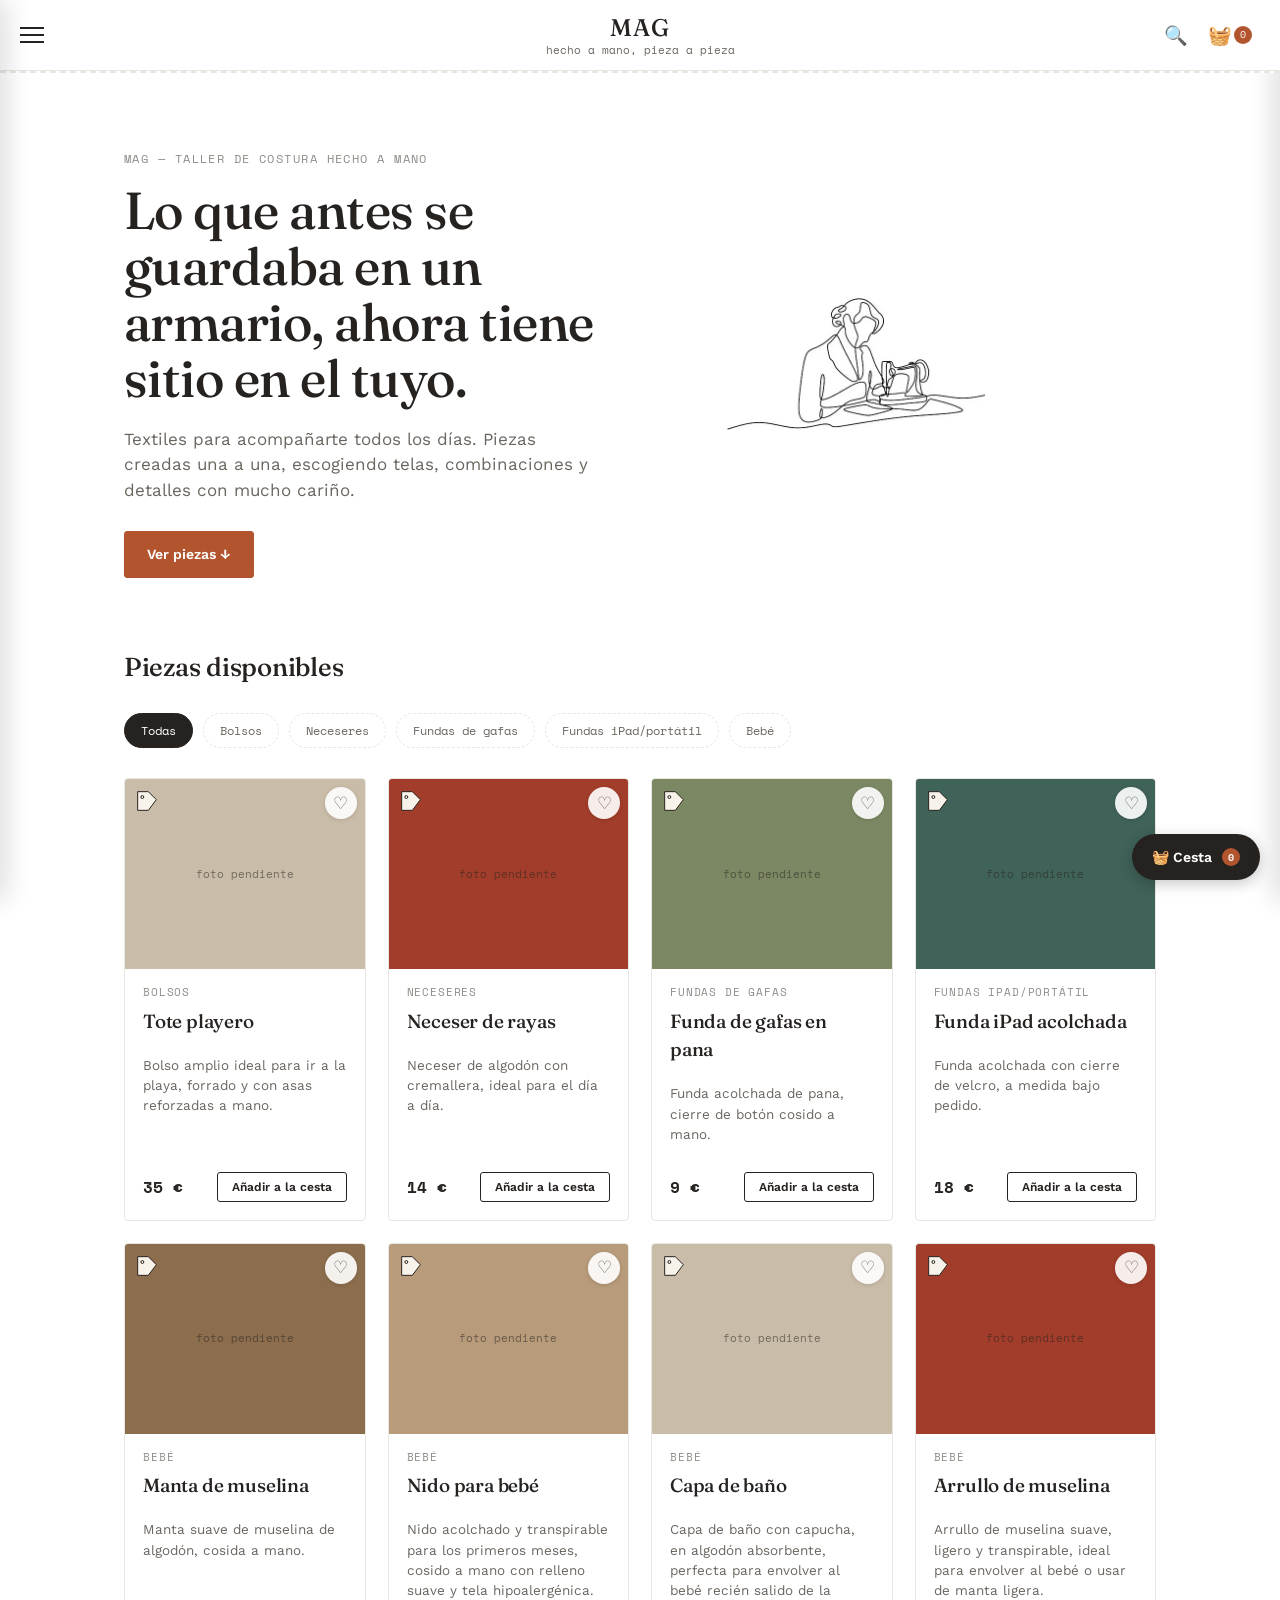
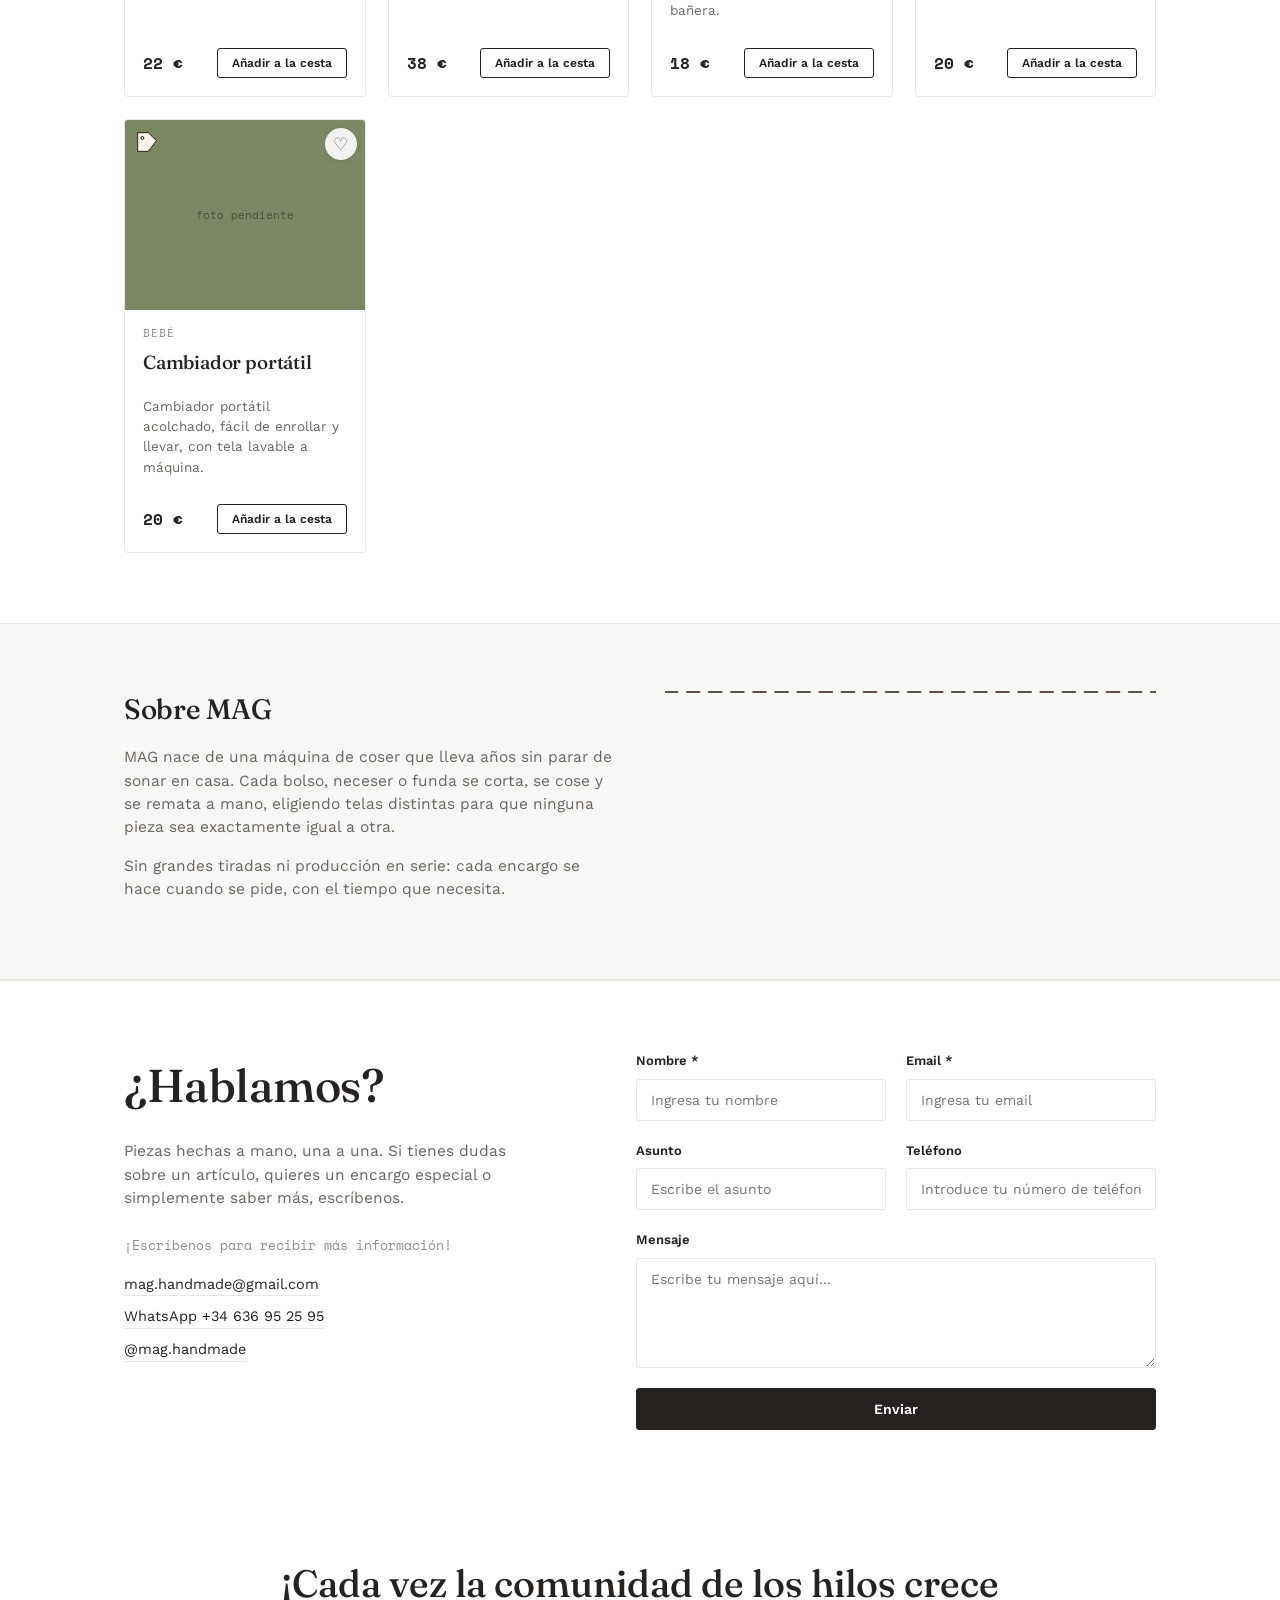
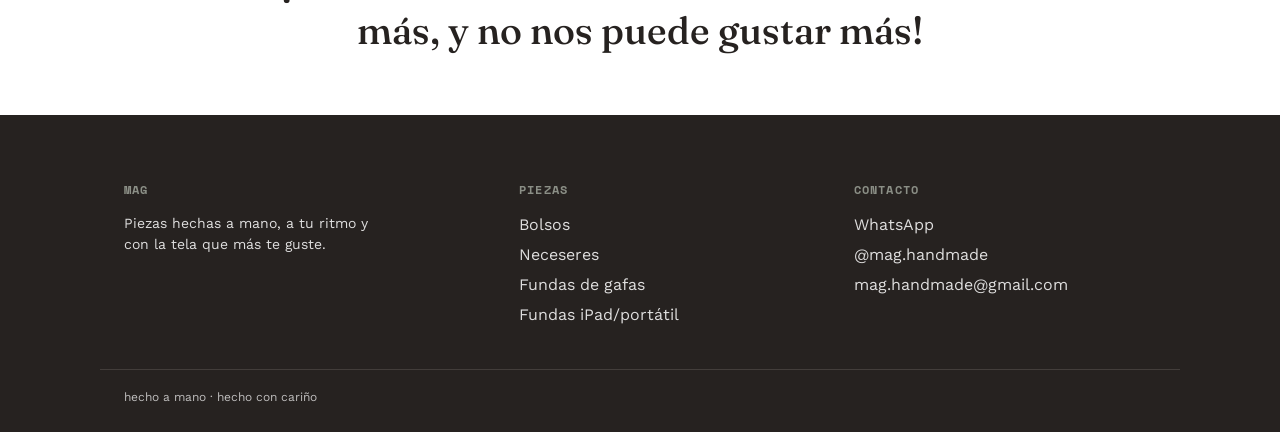
==== commit 9960275f: "Update index.html" ====
--- a/index.html
+++ b/index.html
@@ -38,7 +38,7 @@
       <div>
         <span class="eyebrow">MAG — taller de costura hecho a mano</span>
         <h2>Lo que antes se guardaba en un armario, ahora tiene sitio en el tuyo.</h2>
-        <p class="lead">Bolsos, neceseres y fundas cosidos a mano, uno a uno, con telas distintas en cada temporada. Cada pieza se hace cuando se pide.</p>
+        <p class="lead">Textiles para acompañarte todos los días. Piezas creadas una a una, escogiendo telas, combinaciones y detalles con mucho cariño.</p>
         <a class="btn btn-clay" href="#catalogo">Ver piezas ↓</a>
       </div>
       <img class="spool-art" src="Imagen.jpeg" alt="Costurera cosiendo a máquina" style="border-radius:4px;" />
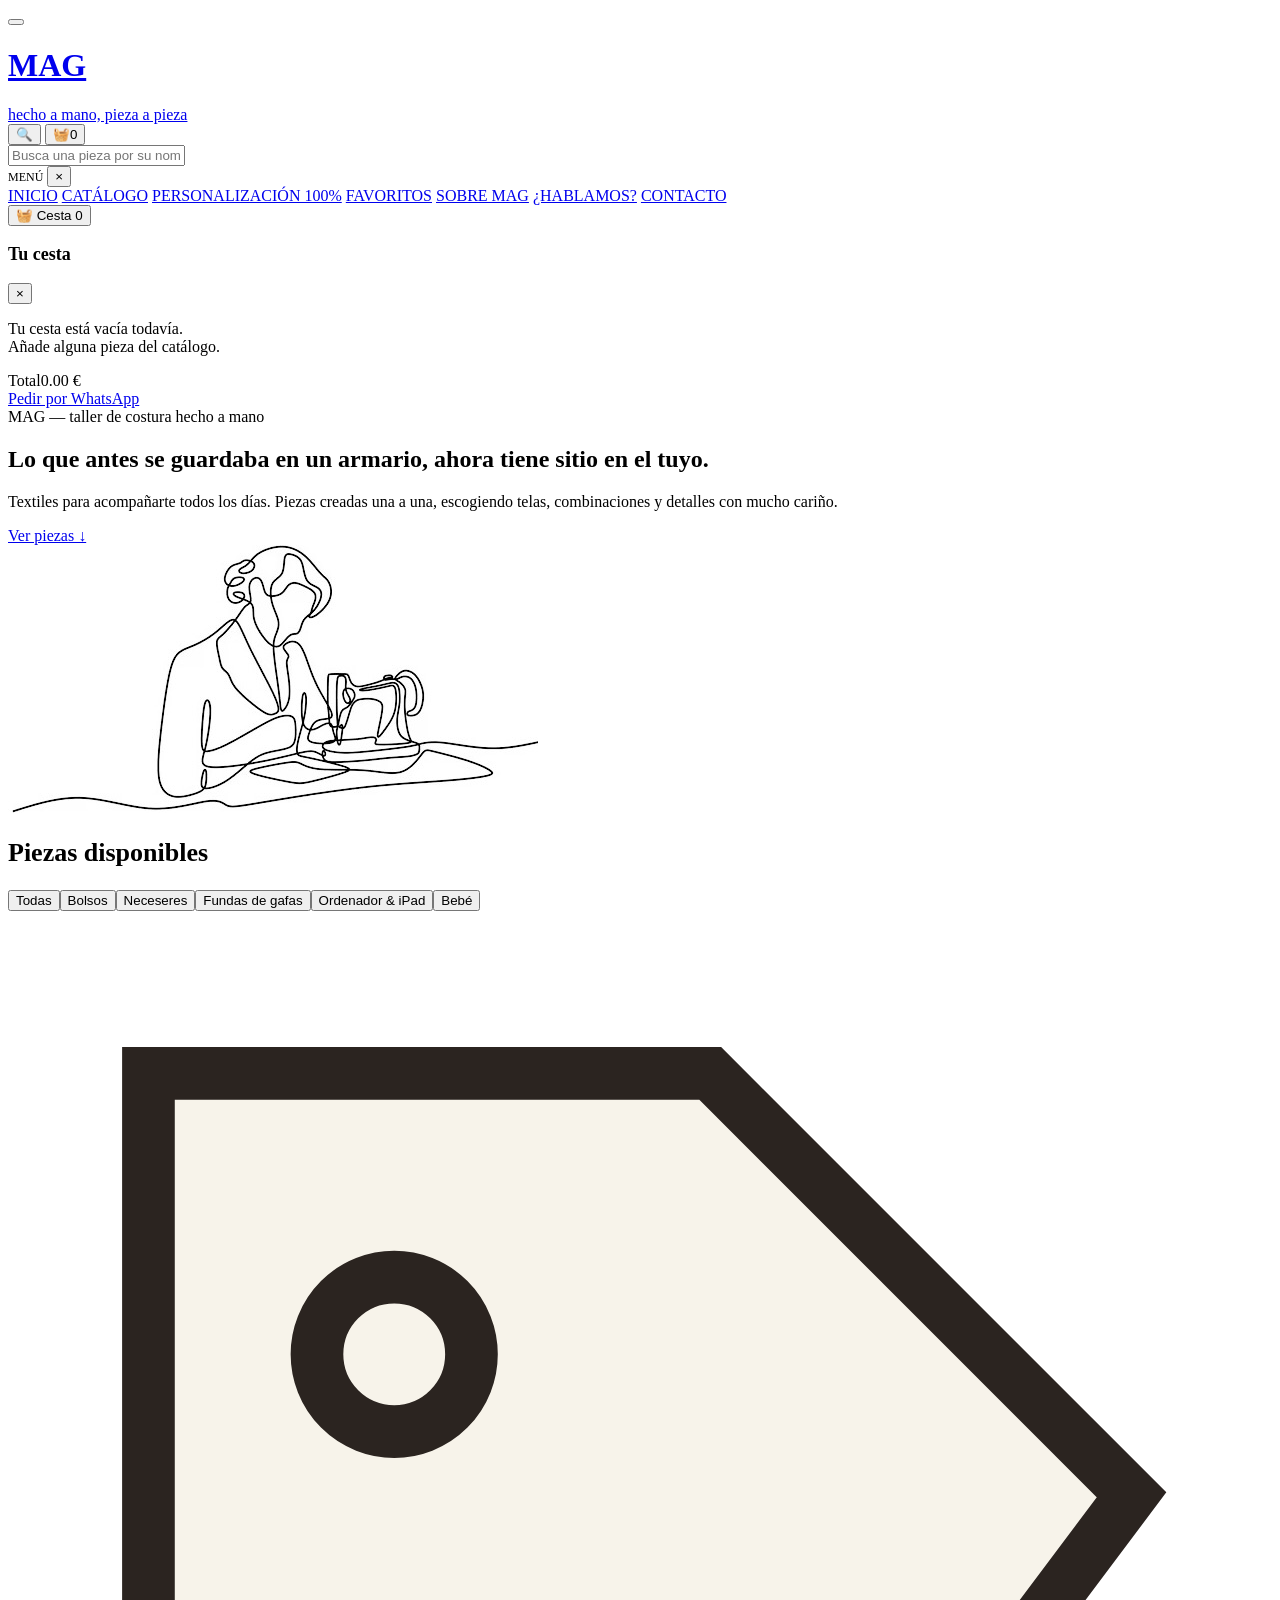
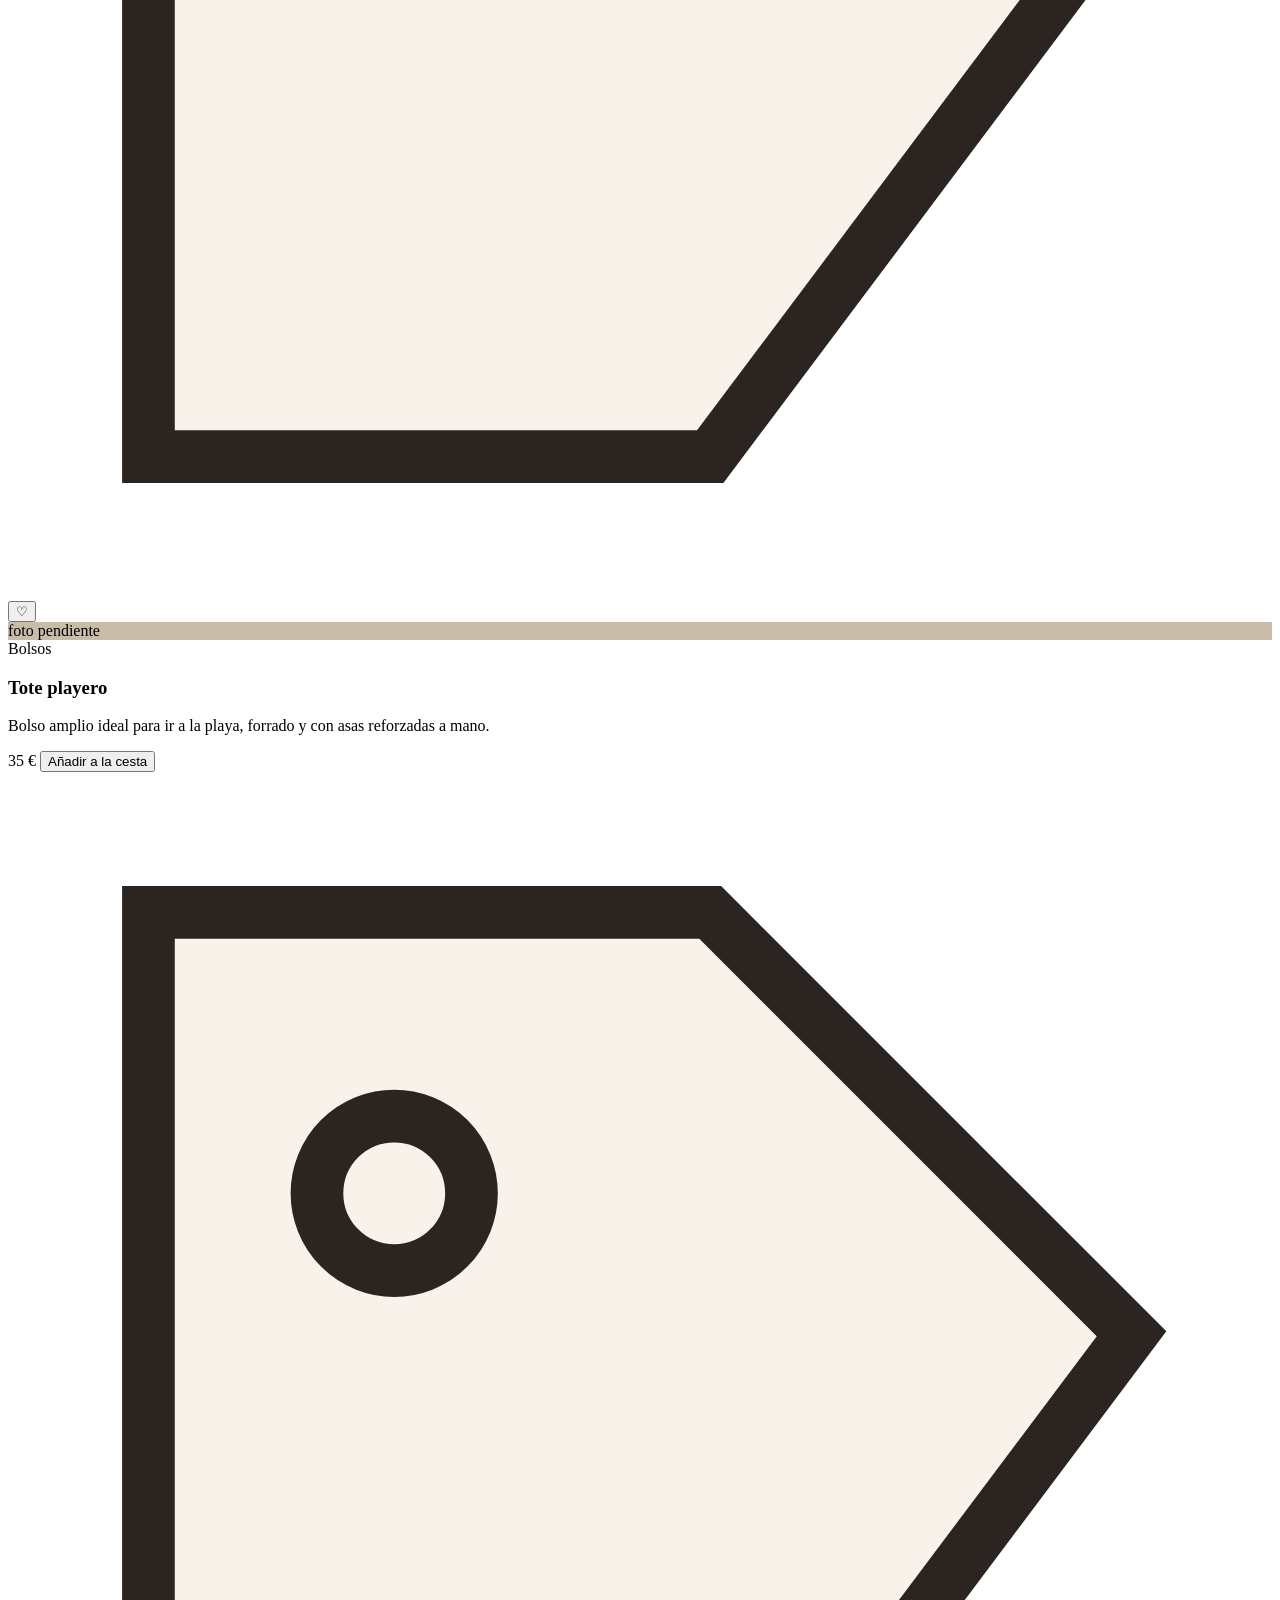
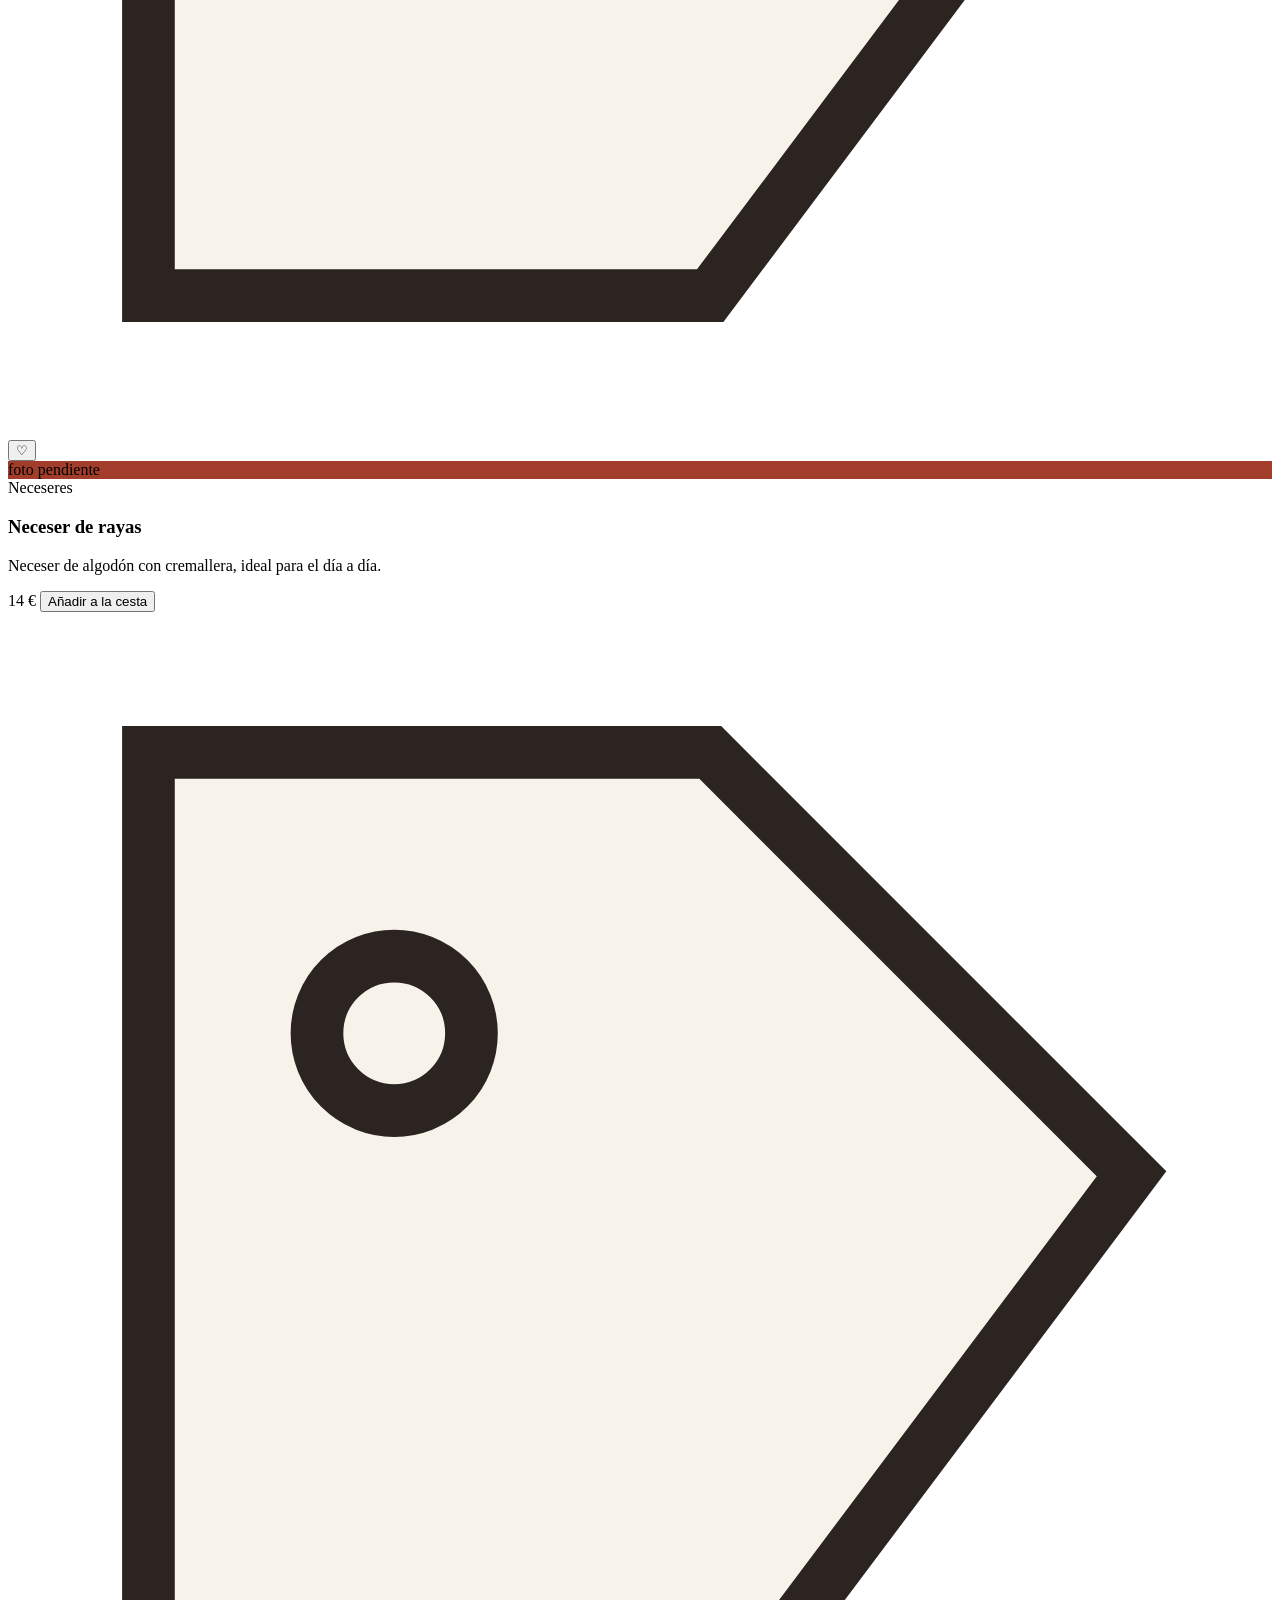
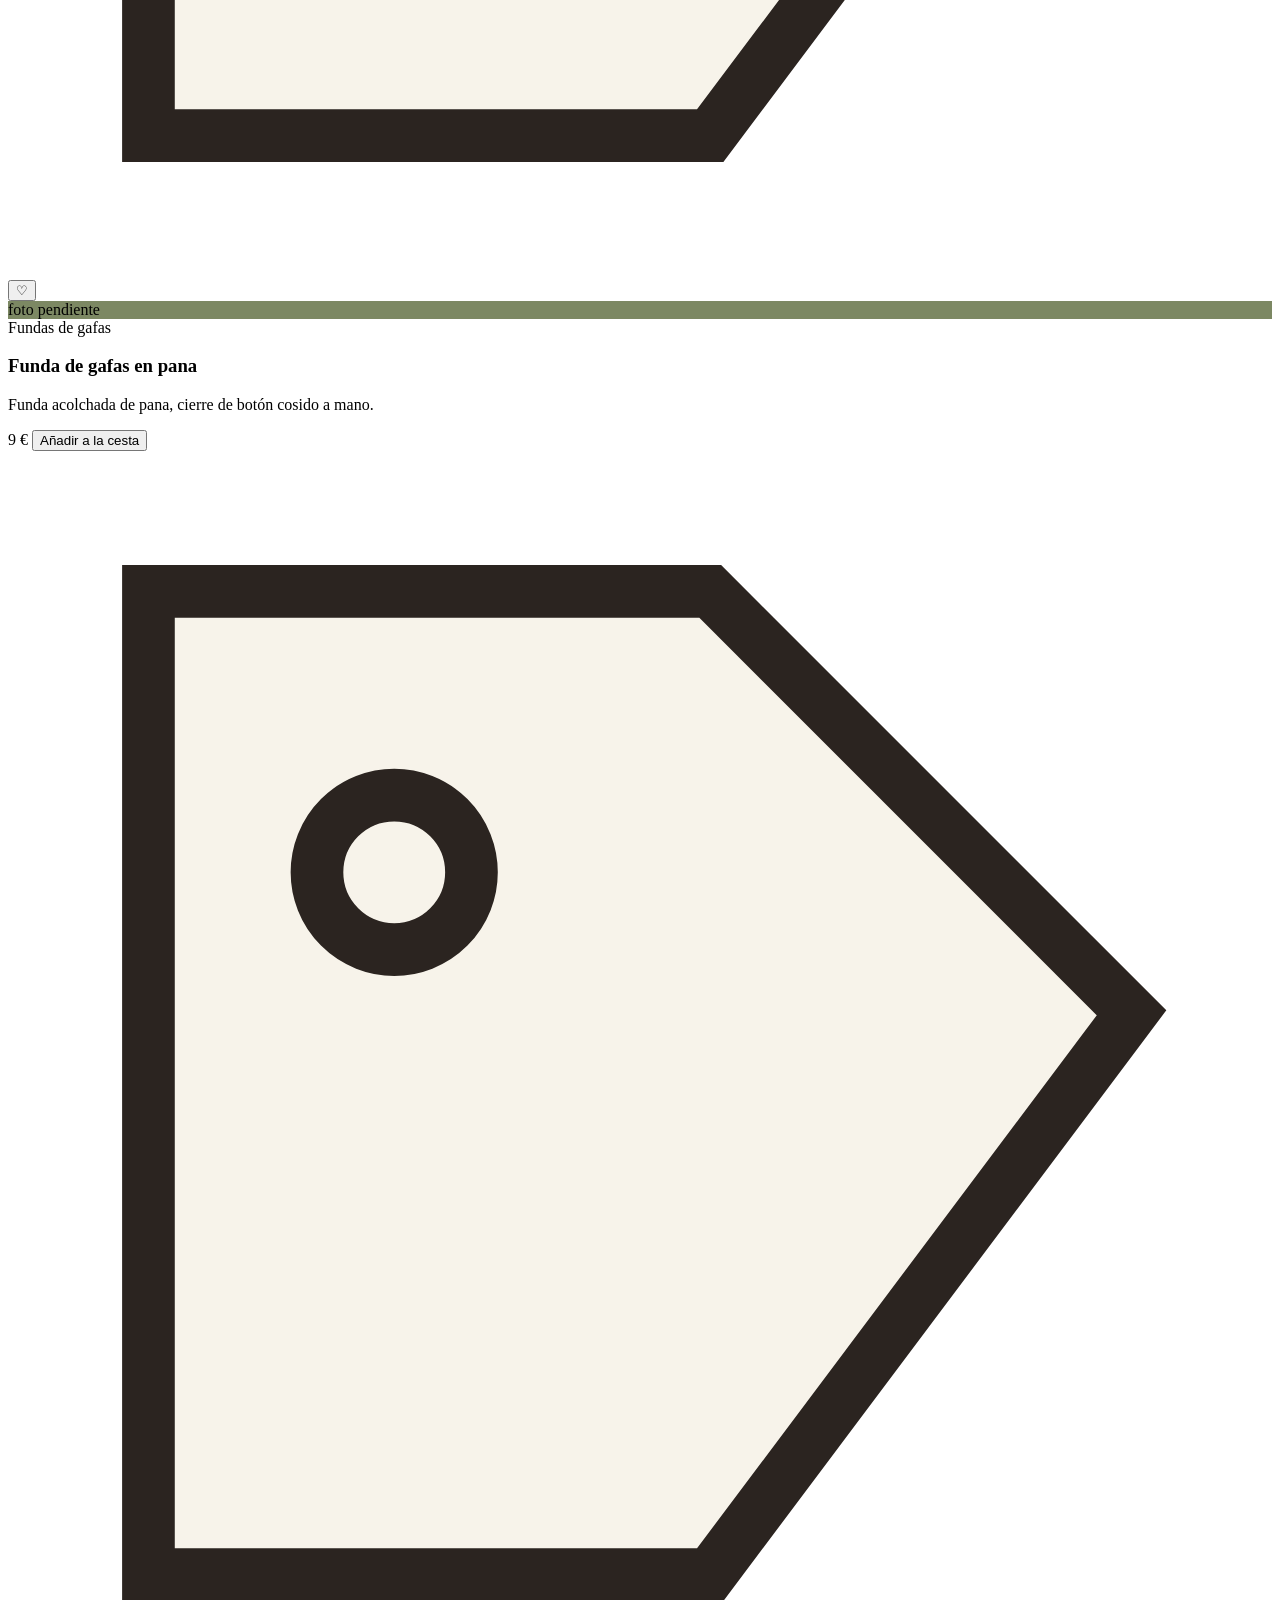
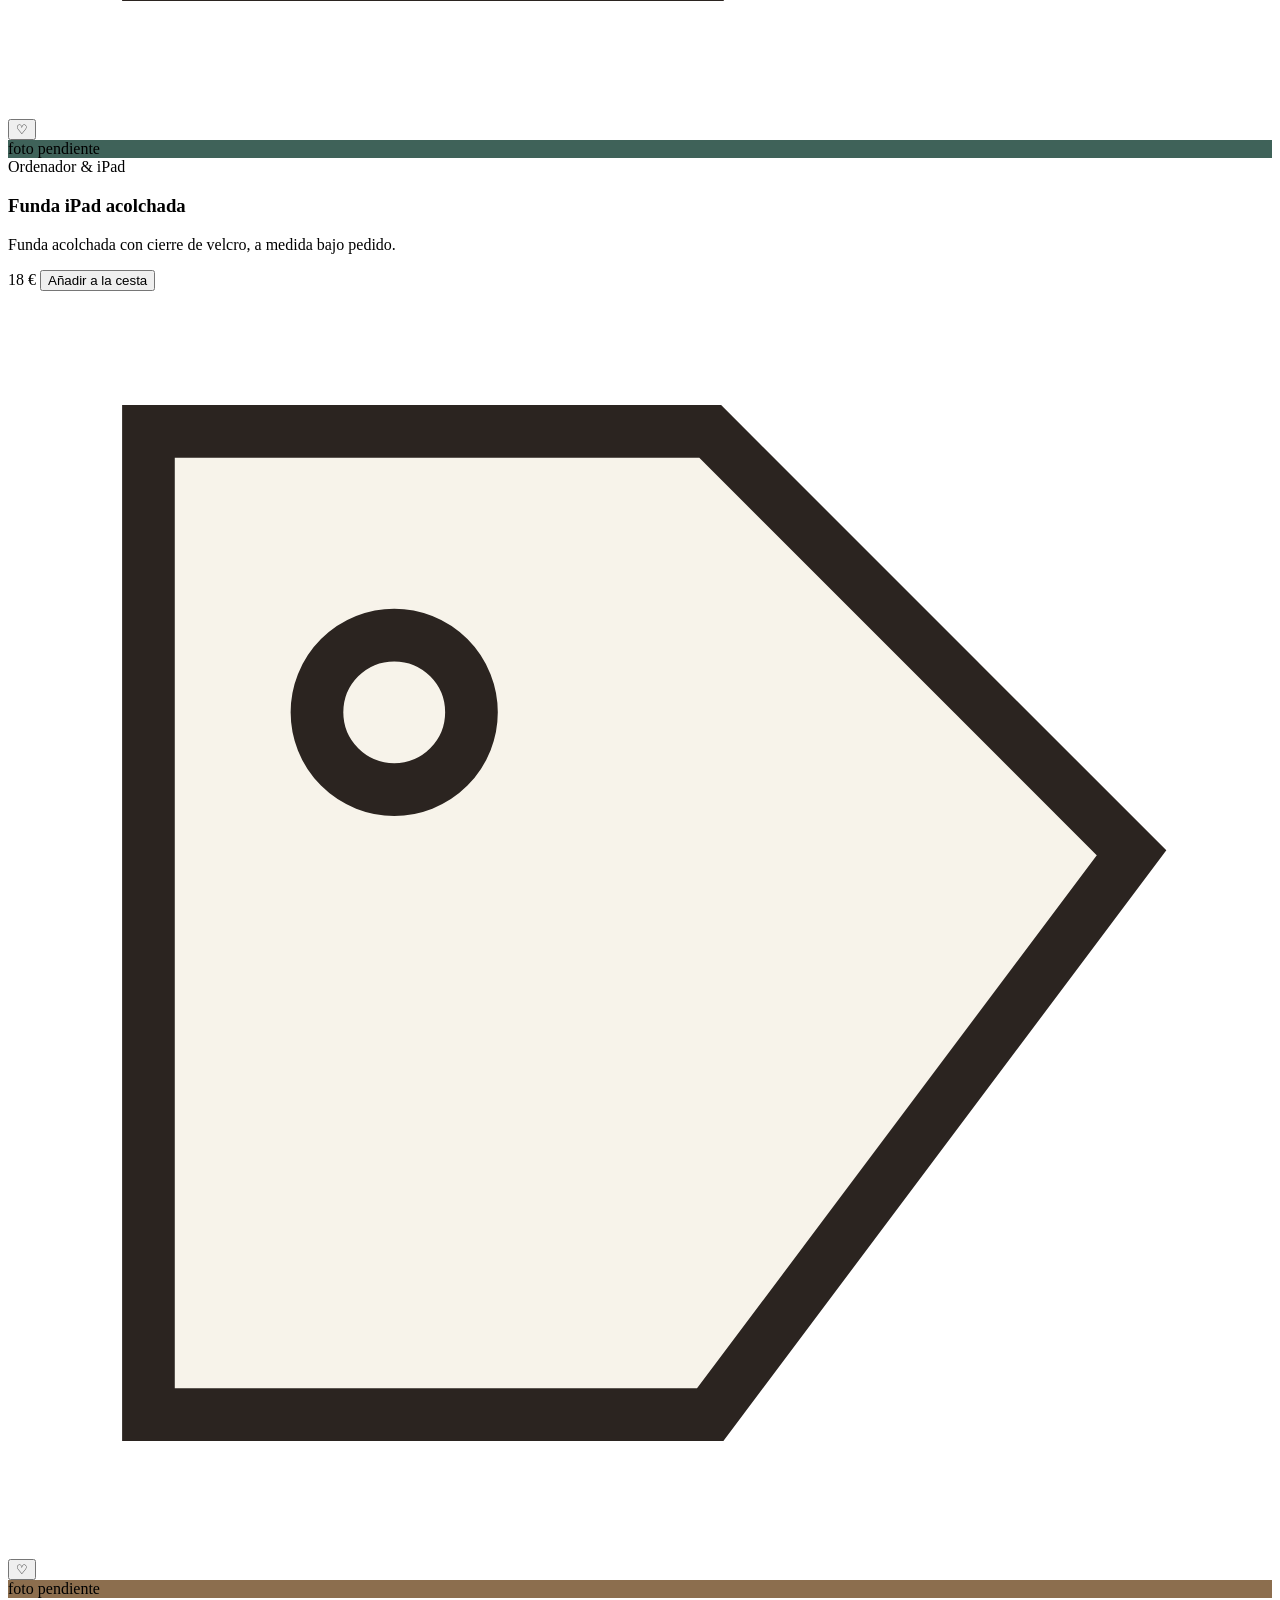
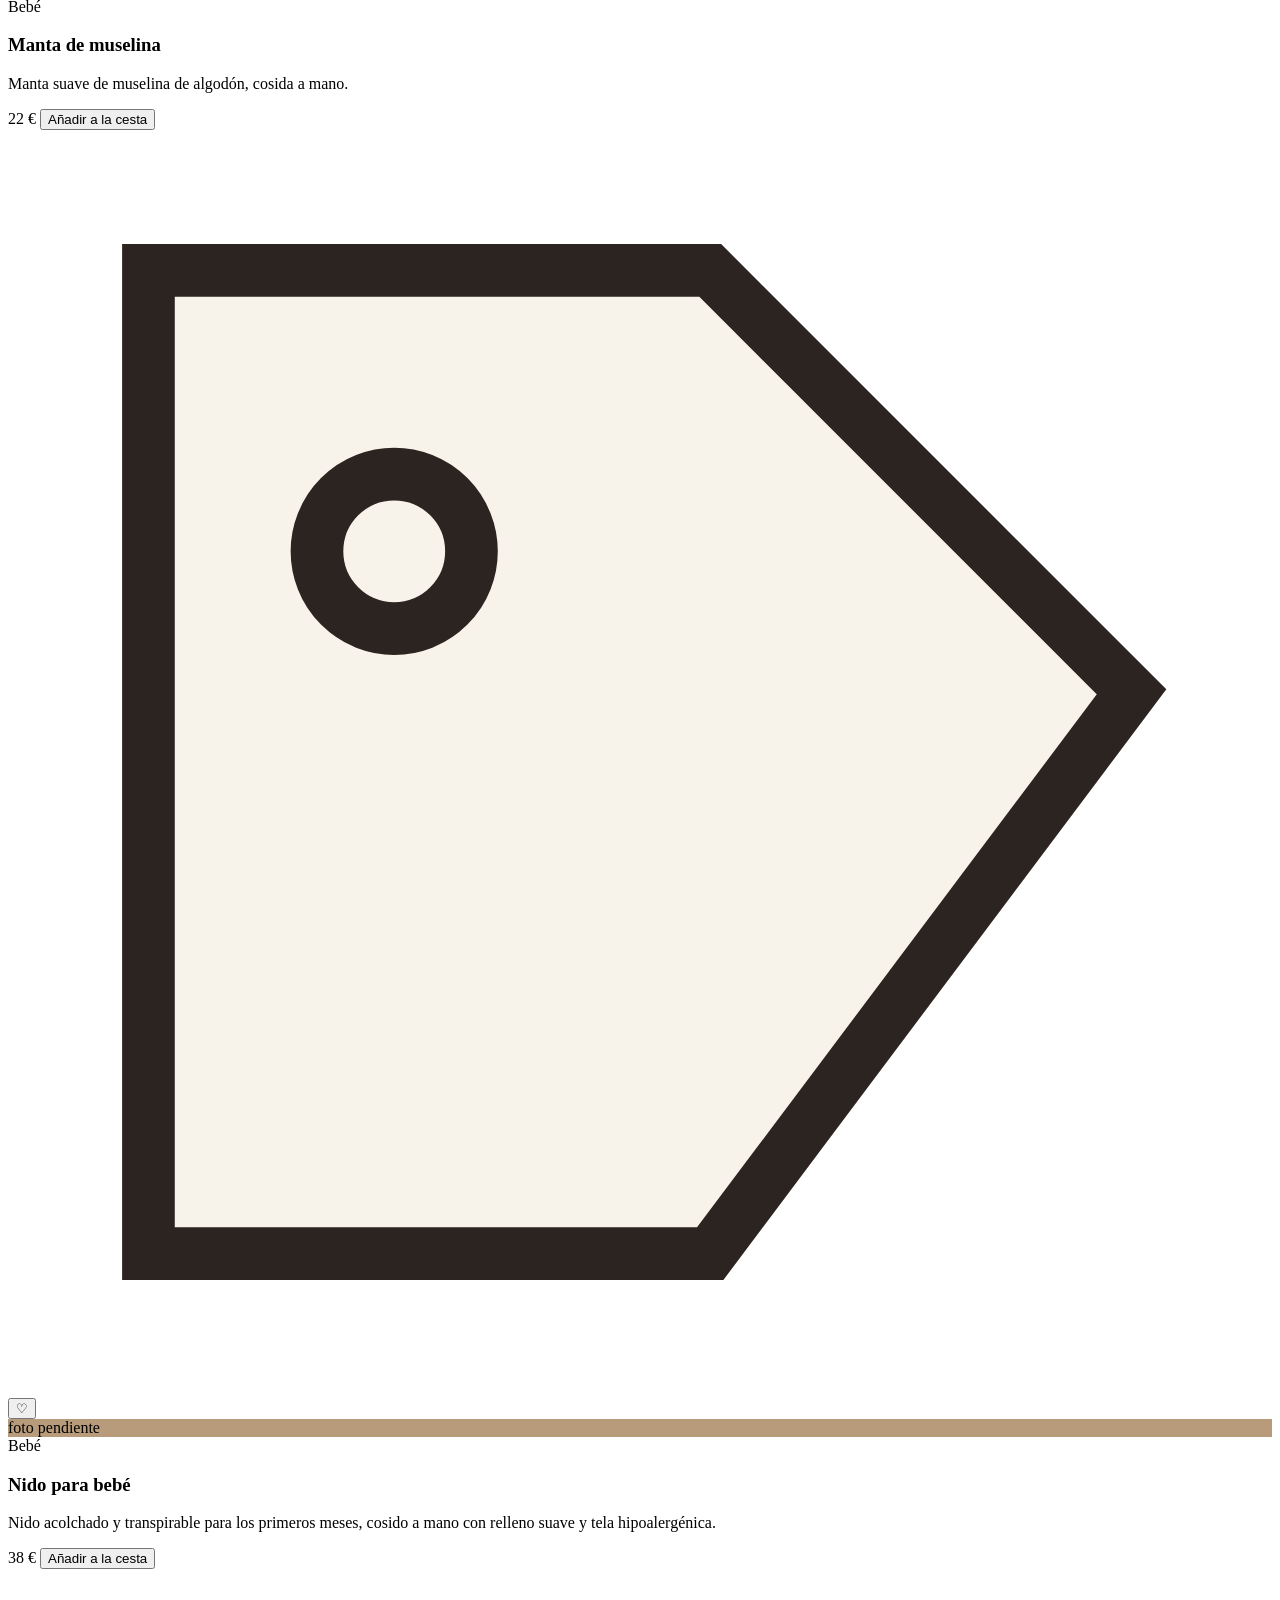
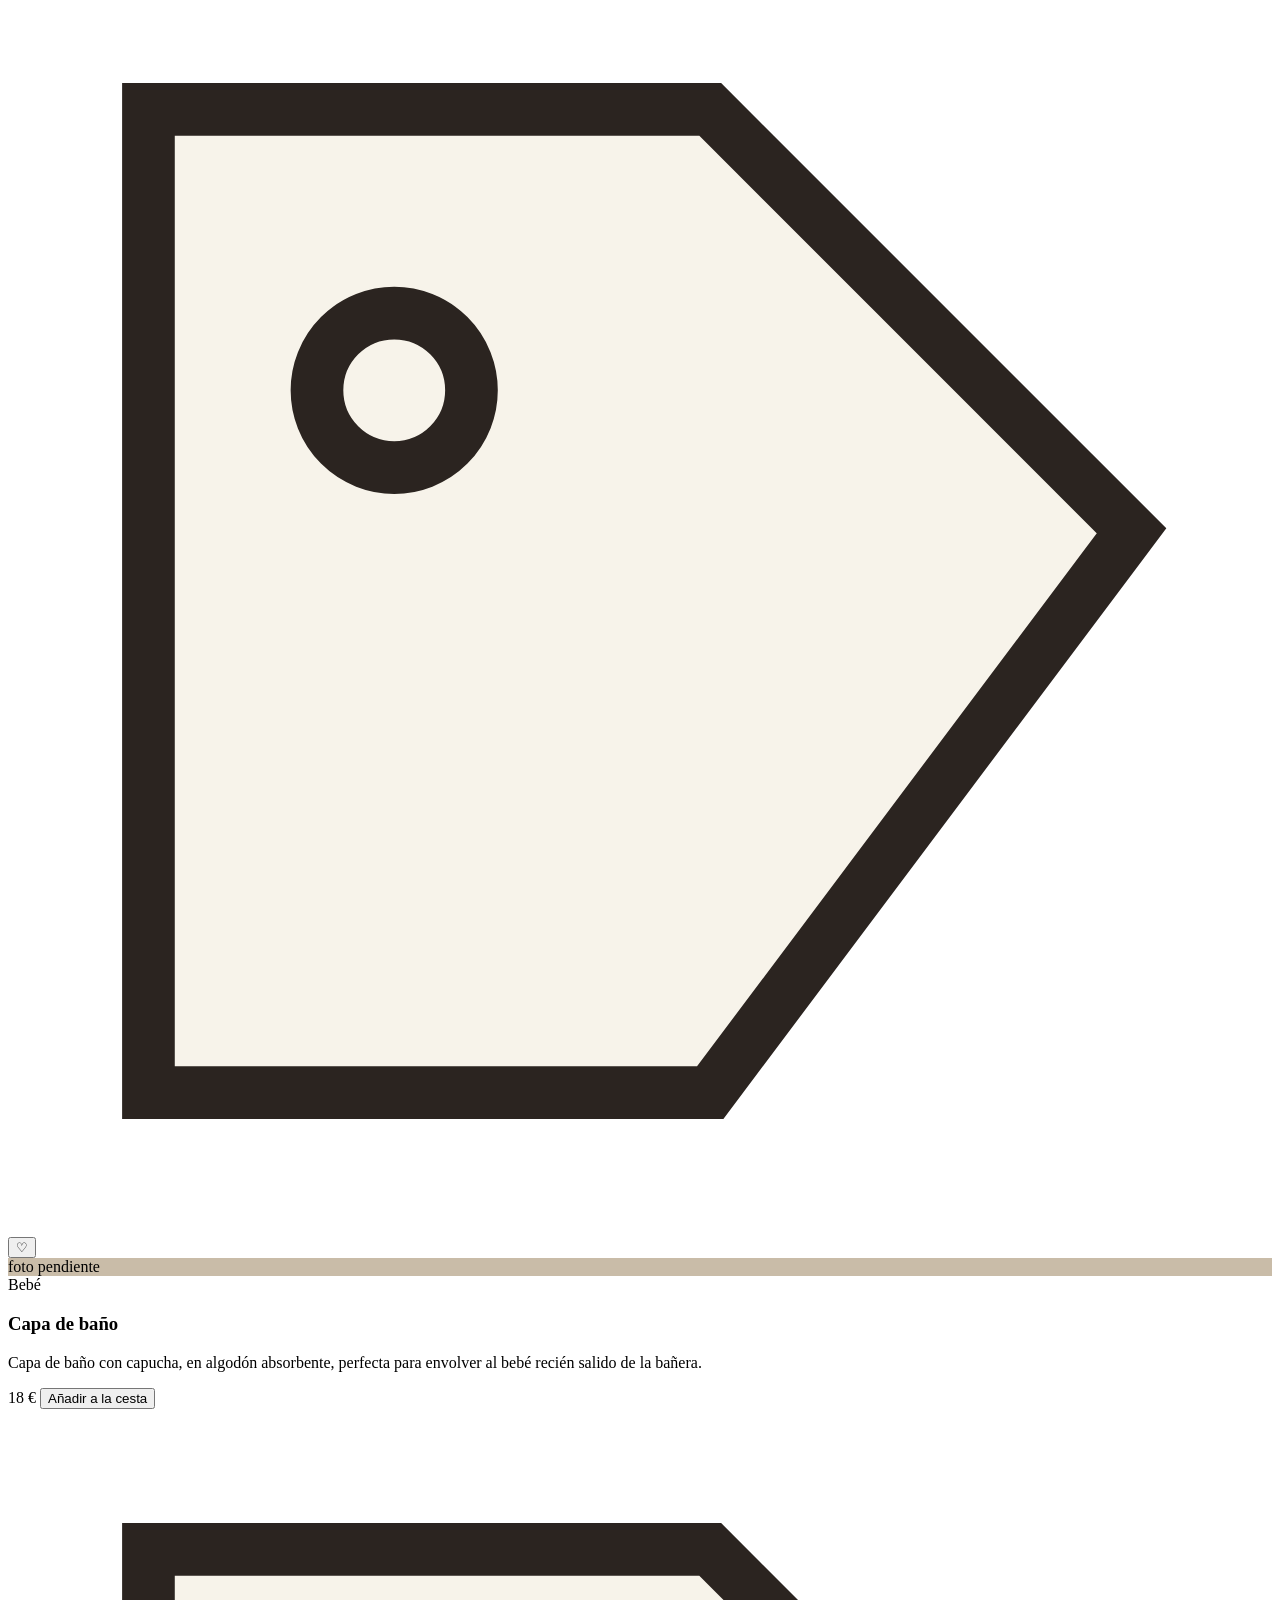
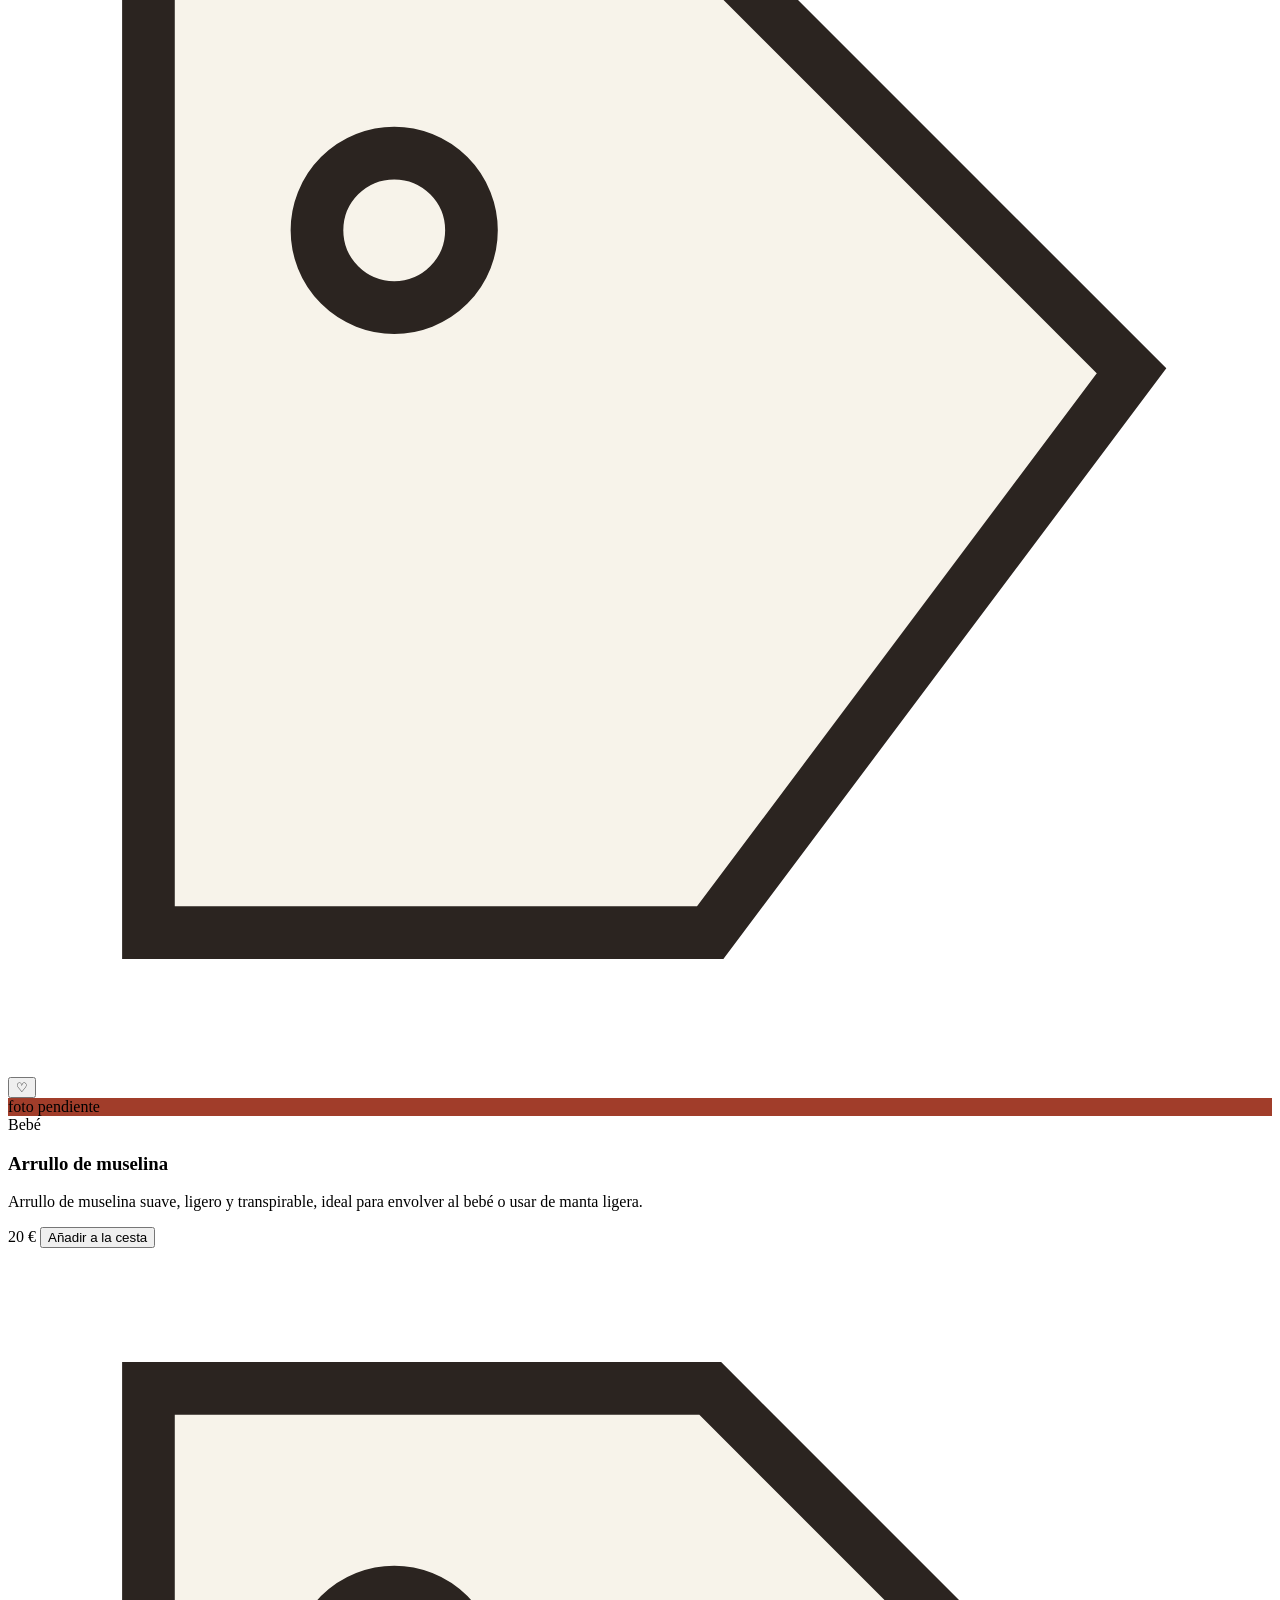
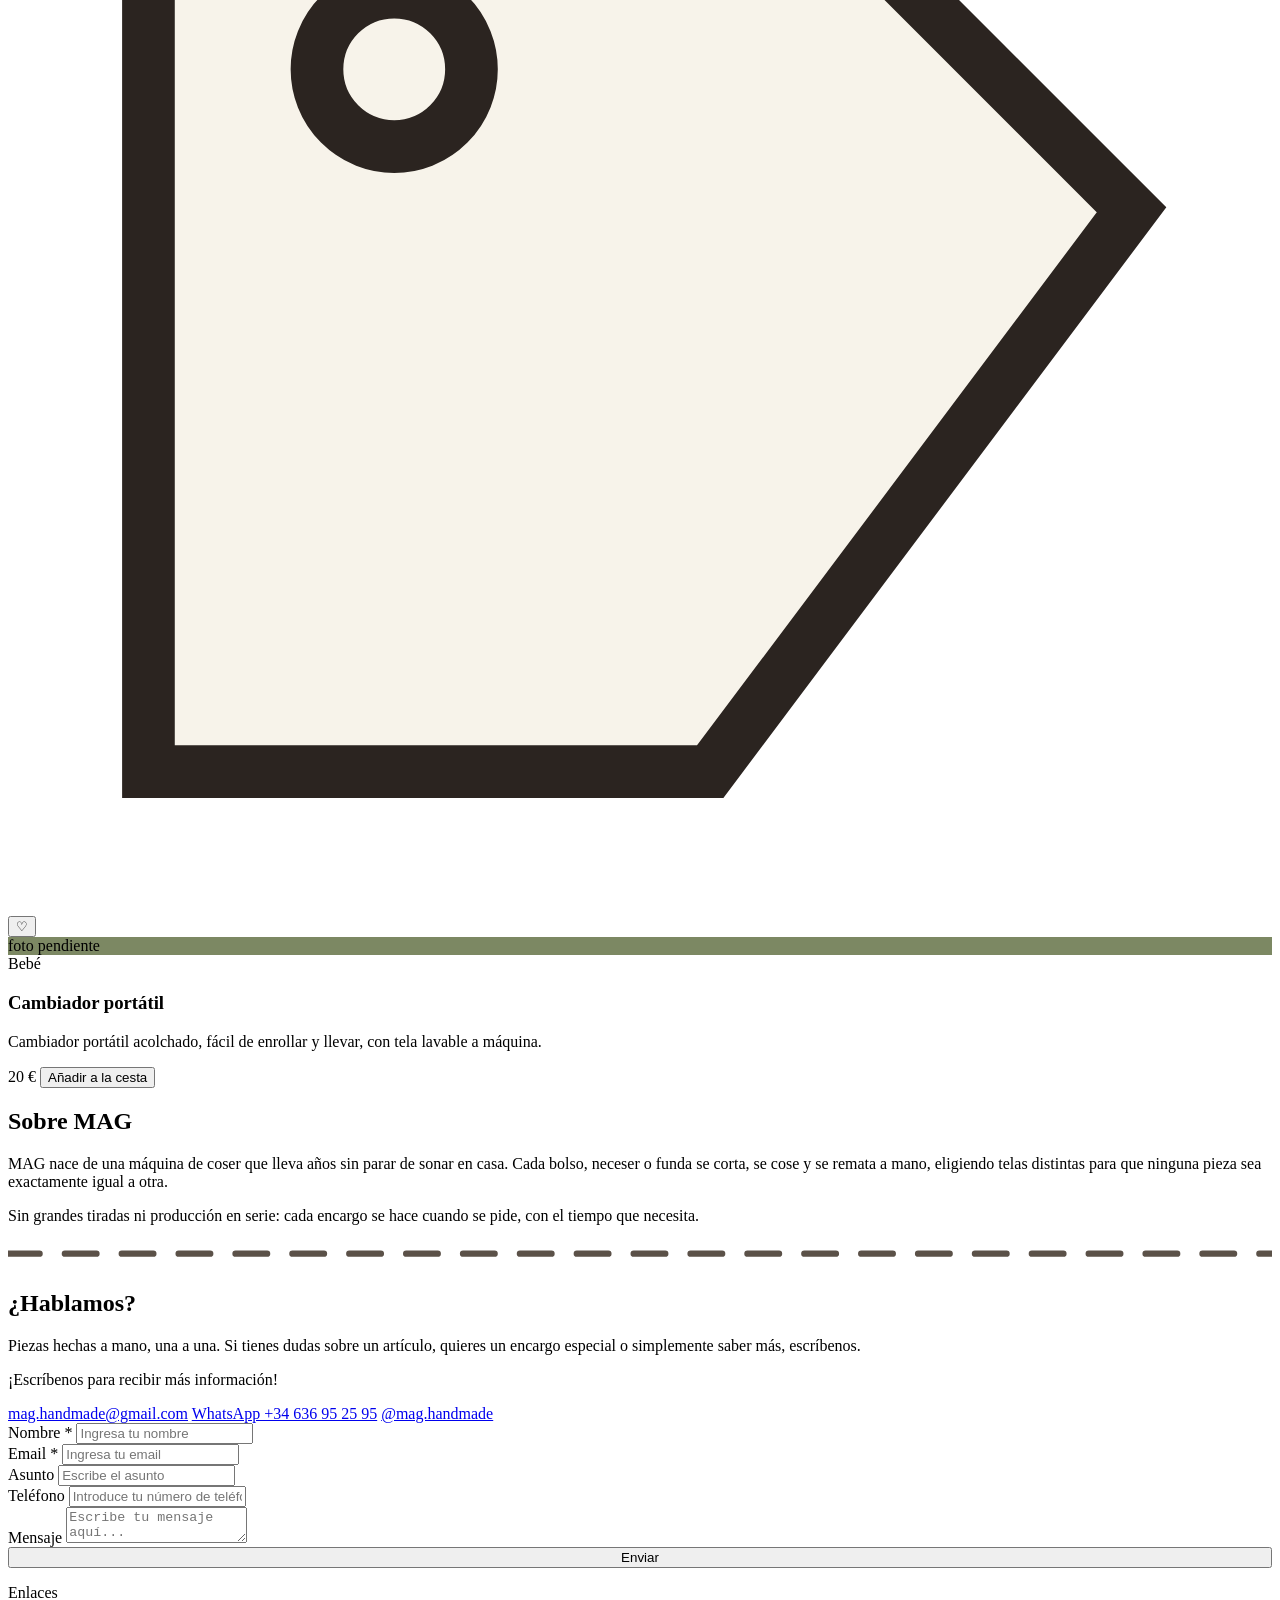
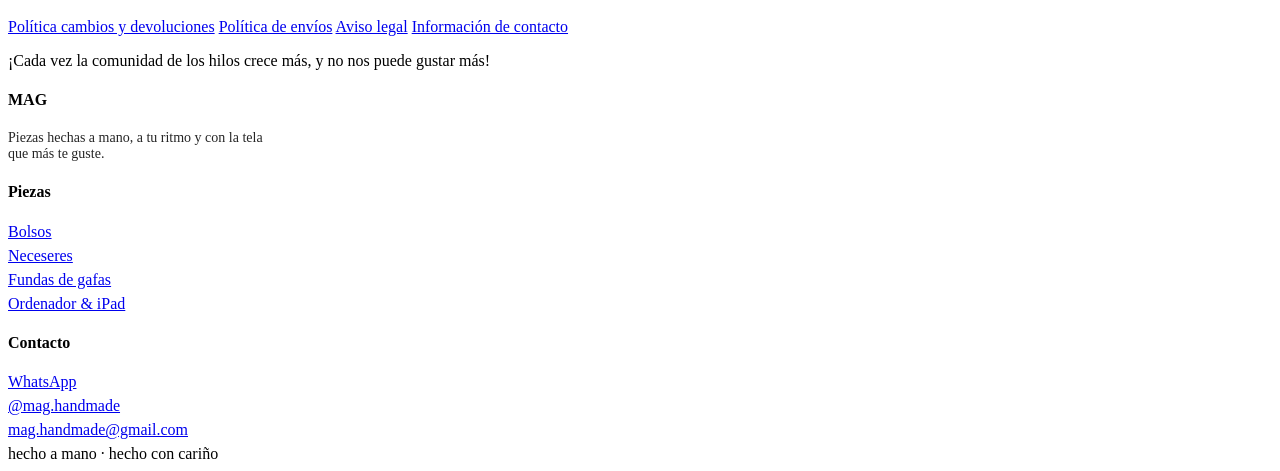
==== commit 46b0b868: "Update and rename index-8.html to index.html" ====
--- a/index.html
+++ b/index.html
@@ -108,6 +108,18 @@
     </div>
   </section>
 
+  <section class="legal-links-section">
+    <div class="wrap">
+      <p class="legal-heading">Enlaces</p>
+      <div class="legal-links">
+        <a href="legal.html#devoluciones">Política cambios y devoluciones</a>
+        <a href="legal.html#envios">Política de envíos</a>
+        <a href="legal.html#aviso">Aviso legal</a>
+        <a href="legal.html#contacto">Información de contacto</a>
+      </div>
+    </div>
+  </section>
+
   <section class="closing-msg">
     <p>${CLOSING_MESSAGE}</p>
   </section>
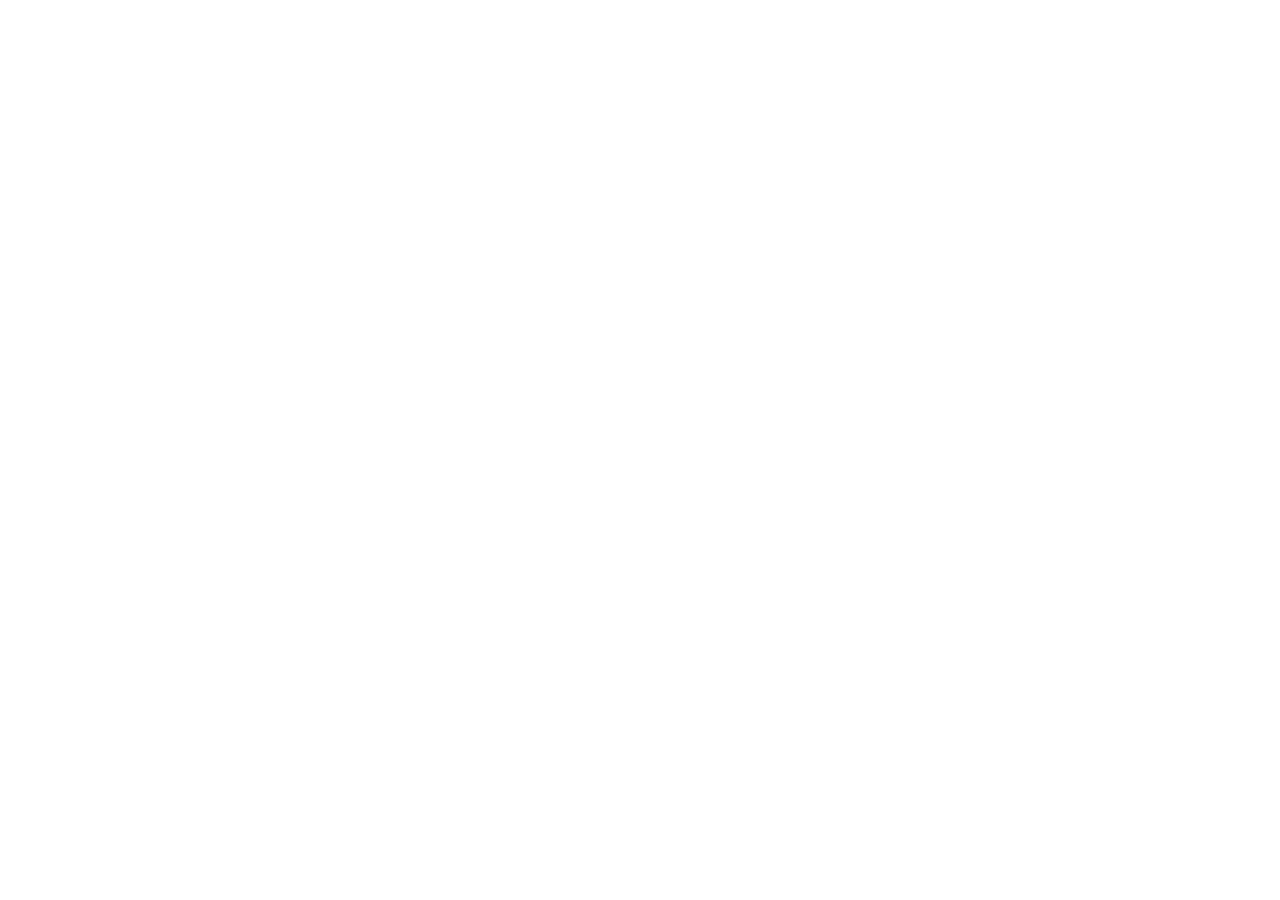
==== commit 8b00dc81: "Rename index-9.html to index.html" ====
--- a/index.html
+++ b/index.html
@@ -48,10 +48,8 @@
   <section class="catalog-section" id="catalogo">
     <div class="wrap">
       <div class="catalog-head"><h2 style="font-size:26px;">Piezas disponibles</h2></div>
-      <div id="search-filter-pill"></div>
-      <div class="cat-bar" id="cat-bar"></div>
-      <div class="grid" id="grid" style="margin-top:22px;"></div>
-      <p class="empty-msg" id="empty-msg" style="display:none;">Todavía no hay piezas en esta categoría.</p>
+      <p class="cat-tiles-lead">Elige una categoría para ver todas las piezas.</p>
+      <div class="cat-tiles" id="cat-tiles"></div>
     </div>
   </section>
 
@@ -149,46 +147,24 @@
    Catálogo: categorías + búsqueda (?buscar=...) + tarjetas con favoritos
    ==================================================================== */
 function render(products) {
-  const params = new URLSearchParams(window.location.search);
-  const searchTerm = params.get("buscar");
-
   const categories = [...new Set(products.map((p) => p.categoria).filter(Boolean))];
-  const catBar = document.getElementById("cat-bar");
+  const tilesEl = document.getElementById("cat-tiles");
   const footerCats = document.getElementById("footer-cats");
-  const pillHolder = document.getElementById("search-filter-pill");
-  let activeCategory = "Todas";
-
-  if (searchTerm) {
-    pillHolder.innerHTML = `<div class="filter-pill">Buscando: <strong>${searchTerm}</strong> <button id="clear-filter">✕ quitar</button></div>`;
-    document.getElementById("clear-filter").addEventListener("click", () => {
-      window.location.href = "index.html#catalogo";
-    });
-  }
-
-  function renderChips() {
-    catBar.innerHTML = `<button class="chip ${activeCategory === "Todas" ? "active" : ""}" data-cat="Todas">Todas</button>` +
-      categories.map((c) => `<button class="chip ${activeCategory === c ? "active" : ""}" data-cat="${c}">${c}</button>`).join("");
-    catBar.querySelectorAll(".chip").forEach((btn) => btn.addEventListener("click", () => {
-      activeCategory = btn.dataset.cat;
-      renderChips();
-      renderGrid();
-    }));
-  }
-
-  function renderGrid() {
-    const grid = document.getElementById("grid");
-    const emptyMsg = document.getElementById("empty-msg");
-    let visible = activeCategory === "Todas" ? products : products.filter((p) => p.categoria === activeCategory);
-    if (searchTerm) visible = visible.filter((p) => (p.nombre || "").toLowerCase().includes(searchTerm.toLowerCase()));
-    emptyMsg.style.display = visible.length === 0 ? "block" : "none";
-    grid.innerHTML = visible.map((p, i) => productCardHTML(p, i)).join("");
-    bindProductCardEvents(grid, visible);
-  }
-
-  footerCats.innerHTML = categories.slice(0, 4).map((c) => `<div style="margin-bottom:6px;"><a href="#catalogo">${c}</a></div>`).join("");
-
-  renderChips();
-  renderGrid();
+
+  tilesEl.innerHTML = categories.map((c, i) => {
+    const count = products.filter((p) => p.categoria === c).length;
+    return `
+      <a class="cat-tile" href="catalogo.html?cat=${encodeURIComponent(c)}" style="background:${SWATCHES[i % SWATCHES.length]}">
+        <span class="cat-tile-name">${c}</span>
+        <span class="cat-tile-count">${count} ${count === 1 ? "pieza" : "piezas"}</span>
+      </a>`;
+  }).join("") + `
+      <a class="cat-tile cat-tile-all" href="catalogo.html">
+        <span class="cat-tile-name">Todos los productos</span>
+        <span class="cat-tile-count">Ver catálogo completo →</span>
+      </a>`;
+
+  footerCats.innerHTML = categories.slice(0, 4).map((c) => `<div style="margin-bottom:6px;"><a href="catalogo.html?cat=${encodeURIComponent(c)}">${c}</a></div>`).join("");
 }
 
 async function init() {
